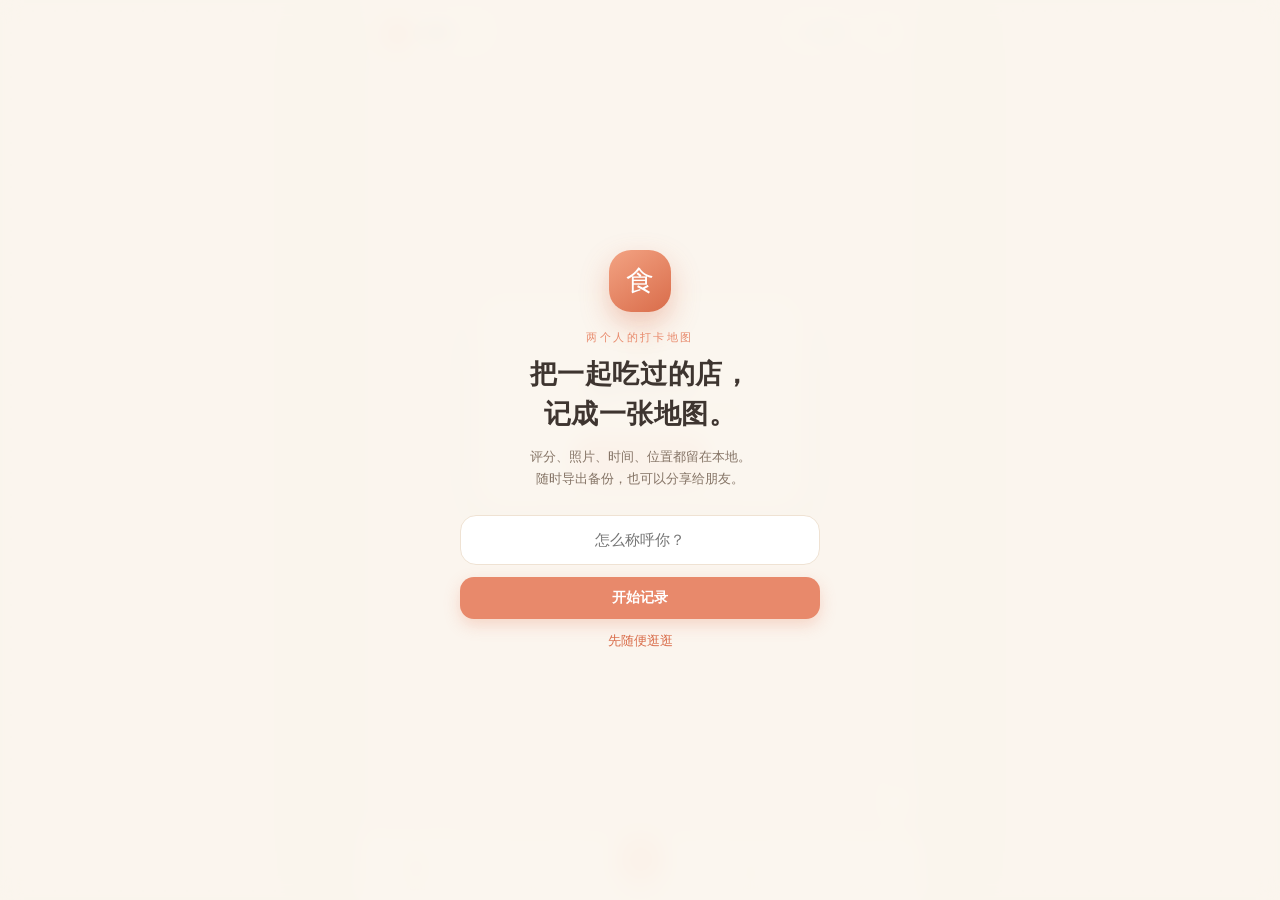
==== public-site/index.html @ 57c1fdd7 "fix: guard local clear while in shared space" ====
<!doctype html>
<html lang="zh-CN">
  <head>
    <meta charset="UTF-8" />
    <meta
      name="viewport"
      content="width=device-width, initial-scale=1.0, maximum-scale=1.0, user-scalable=no, viewport-fit=cover"
    />
    <title>食迹 · 两个人的打卡地图</title>
    <meta name="description" content="把每次出门吃过的店、去过的店，记成一张属于你们的地图手账。" />
    <meta name="theme-color" content="#FBF6EF" />
    <meta name="apple-mobile-web-app-capable" content="yes" />
    <meta name="mobile-web-app-capable" content="yes" />
    <meta name="apple-mobile-web-app-status-bar-style" content="default" />
    <meta name="apple-mobile-web-app-title" content="食迹" />
    <link rel="manifest" href="./manifest.webmanifest" />
    <link rel="icon" type="image/svg+xml" href="./icon.svg" />
    <link rel="apple-touch-icon" href="./apple-touch-icon.png" />
    <script type="module" crossorigin src="./assets/index-BCdqTZty.js"></script>
    <link rel="stylesheet" crossorigin href="./assets/index-CU6UipkI.css">
  </head>
  <body>
    <div id="root"></div>
  </body>
</html>
---- public-site/assets/index-CU6UipkI.css ----
.leaflet-pane,.leaflet-tile,.leaflet-marker-icon,.leaflet-marker-shadow,.leaflet-tile-container,.leaflet-pane>svg,.leaflet-pane>canvas,.leaflet-zoom-box,.leaflet-image-layer,.leaflet-layer{position:absolute;left:0;top:0}.leaflet-container{overflow:hidden}.leaflet-tile,.leaflet-marker-icon,.leaflet-marker-shadow{-webkit-user-select:none;-moz-user-select:none;user-select:none;-webkit-user-drag:none}.leaflet-tile::selection{background:transparent}.leaflet-safari .leaflet-tile{image-rendering:-webkit-optimize-contrast}.leaflet-safari .leaflet-tile-container{width:1600px;height:1600px;-webkit-transform-origin:0 0}.leaflet-marker-icon,.leaflet-marker-shadow{display:block}.leaflet-container .leaflet-overlay-pane svg{max-width:none!important;max-height:none!important}.leaflet-container .leaflet-marker-pane img,.leaflet-container .leaflet-shadow-pane img,.leaflet-container .leaflet-tile-pane img,.leaflet-container img.leaflet-image-layer,.leaflet-container .leaflet-tile{max-width:none!important;max-height:none!important;width:auto;padding:0}.leaflet-container img.leaflet-tile{mix-blend-mode:plus-lighter}.leaflet-container.leaflet-touch-zoom{-ms-touch-action:pan-x pan-y;touch-action:pan-x pan-y}.leaflet-container.leaflet-touch-drag{-ms-touch-action:pinch-zoom;touch-action:none;touch-action:pinch-zoom}.leaflet-container.leaflet-touch-drag.leaflet-touch-zoom{-ms-touch-action:none;touch-action:none}.leaflet-container{-webkit-tap-highlight-color:transparent}.leaflet-container a{-webkit-tap-highlight-color:rgba(51,181,229,.4)}.leaflet-tile{filter:inherit;visibility:hidden}.leaflet-tile-loaded{visibility:inherit}.leaflet-zoom-box{width:0;height:0;-moz-box-sizing:border-box;box-sizing:border-box;z-index:800}.leaflet-overlay-pane svg{-moz-user-select:none}.leaflet-pane{z-index:400}.leaflet-tile-pane{z-index:200}.leaflet-overlay-pane{z-index:400}.leaflet-shadow-pane{z-index:500}.leaflet-marker-pane{z-index:600}.leaflet-tooltip-pane{z-index:650}.leaflet-popup-pane{z-index:700}.leaflet-map-pane canvas{z-index:100}.leaflet-map-pane svg{z-index:200}.leaflet-vml-shape{width:1px;height:1px}.lvml{behavior:url(#default#VML);display:inline-block;position:absolute}.leaflet-control{position:relative;z-index:800;pointer-events:visiblePainted;pointer-events:auto}.leaflet-top,.leaflet-bottom{position:absolute;z-index:1000;pointer-events:none}.leaflet-top{top:0}.leaflet-right{right:0}.leaflet-bottom{bottom:0}.leaflet-left{left:0}.leaflet-control{float:left;clear:both}.leaflet-right .leaflet-control{float:right}.leaflet-top .leaflet-control{margin-top:10px}.leaflet-bottom .leaflet-control{margin-bottom:10px}.leaflet-left .leaflet-control{margin-left:10px}.leaflet-right .leaflet-control{margin-right:10px}.leaflet-fade-anim .leaflet-popup{opacity:0;-webkit-transition:opacity .2s linear;-moz-transition:opacity .2s linear;transition:opacity .2s linear}.leaflet-fade-anim .leaflet-map-pane .leaflet-popup{opacity:1}.leaflet-zoom-animated{-webkit-transform-origin:0 0;-ms-transform-origin:0 0;transform-origin:0 0}svg.leaflet-zoom-animated{will-change:transform}.leaflet-zoom-anim .leaflet-zoom-animated{-webkit-transition:-webkit-transform .25s cubic-bezier(0,0,.25,1);-moz-transition:-moz-transform .25s cubic-bezier(0,0,.25,1);transition:transform .25s cubic-bezier(0,0,.25,1)}.leaflet-zoom-anim .leaflet-tile,.leaflet-pan-anim .leaflet-tile{-webkit-transition:none;-moz-transition:none;transition:none}.leaflet-zoom-anim .leaflet-zoom-hide{visibility:hidden}.leaflet-interactive{cursor:pointer}.leaflet-grab{cursor:-webkit-grab;cursor:-moz-grab;cursor:grab}.leaflet-crosshair,.leaflet-crosshair .leaflet-interactive{cursor:crosshair}.leaflet-popup-pane,.leaflet-control{cursor:auto}.leaflet-dragging .leaflet-grab,.leaflet-dragging .leaflet-grab .leaflet-interactive,.leaflet-dragging .leaflet-marker-draggable{cursor:move;cursor:-webkit-grabbing;cursor:-moz-grabbing;cursor:grabbing}.leaflet-marker-icon,.leaflet-marker-shadow,.leaflet-image-layer,.leaflet-pane>svg path,.leaflet-tile-container{pointer-events:none}.leaflet-marker-icon.leaflet-interactive,.leaflet-image-layer.leaflet-interactive,.leaflet-pane>svg path.leaflet-interactive,svg.leaflet-image-layer.leaflet-interactive path{pointer-events:visiblePainted;pointer-events:auto}.leaflet-container{background:#ddd;outline-offset:1px}.leaflet-container a{color:#0078a8}.leaflet-zoom-box{border:2px dotted #38f;background:#ffffff80}.leaflet-container{font-family:Helvetica Neue,Arial,Helvetica,sans-serif;font-size:12px;font-size:.75rem;line-height:1.5}.leaflet-bar{box-shadow:0 1px 5px #000000a6;border-radius:4px}.leaflet-bar a{background-color:#fff;border-bottom:1px solid #ccc;width:26px;height:26px;line-height:26px;display:block;text-align:center;text-decoration:none;color:#000}.leaflet-bar a,.leaflet-control-layers-toggle{background-position:50% 50%;background-repeat:no-repeat;display:block}.leaflet-bar a:hover,.leaflet-bar a:focus{background-color:#f4f4f4}.leaflet-bar a:first-child{border-top-left-radius:4px;border-top-right-radius:4px}.leaflet-bar a:last-child{border-bottom-left-radius:4px;border-bottom-right-radius:4px;border-bottom:none}.leaflet-bar a.leaflet-disabled{cursor:default;background-color:#f4f4f4;color:#bbb}.leaflet-touch .leaflet-bar a{width:30px;height:30px;line-height:30px}.leaflet-touch .leaflet-bar a:first-child{border-top-left-radius:2px;border-top-right-radius:2px}.leaflet-touch .leaflet-bar a:last-child{border-bottom-left-radius:2px;border-bottom-right-radius:2px}.leaflet-control-zoom-in,.leaflet-control-zoom-out{font:700 18px Lucida Console,Monaco,monospace;text-indent:1px}.leaflet-touch .leaflet-control-zoom-in,.leaflet-touch .leaflet-control-zoom-out{font-size:22px}.leaflet-control-layers{box-shadow:0 1px 5px #0006;background:#fff;border-radius:5px}.leaflet-control-layers-toggle{background-image:url([data-uri]);width:36px;height:36px}.leaflet-retina .leaflet-control-layers-toggle{background-image:url([data-uri]);background-size:26px 26px}.leaflet-touch .leaflet-control-layers-toggle{width:44px;height:44px}.leaflet-control-layers .leaflet-control-layers-list,.leaflet-control-layers-expanded .leaflet-control-layers-toggle{display:none}.leaflet-control-layers-expanded .leaflet-control-layers-list{display:block;position:relative}.leaflet-control-layers-expanded{padding:6px 10px 6px 6px;color:#333;background:#fff}.leaflet-control-layers-scrollbar{overflow-y:scroll;overflow-x:hidden;padding-right:5px}.leaflet-control-layers-selector{margin-top:2px;position:relative;top:1px}.leaflet-control-layers label{display:block;font-size:13px;font-size:1.08333em}.leaflet-control-layers-separator{height:0;border-top:1px solid #ddd;margin:5px -10px 5px -6px}.leaflet-default-icon-path{background-image:url([data-uri])}.leaflet-container .leaflet-control-attribution{background:#fff;background:#fffc;margin:0}.leaflet-control-attribution,.leaflet-control-scale-line{padding:0 5px;color:#333;line-height:1.4}.leaflet-control-attribution a{text-decoration:none}.leaflet-control-attribution a:hover,.leaflet-control-attribution a:focus{text-decoration:underline}.leaflet-attribution-flag{display:inline!important;vertical-align:baseline!important;width:1em;height:.6669em}.leaflet-left .leaflet-control-scale{margin-left:5px}.leaflet-bottom .leaflet-control-scale{margin-bottom:5px}.leaflet-control-scale-line{border:2px solid #777;border-top:none;line-height:1.1;padding:2px 5px 1px;white-space:nowrap;-moz-box-sizing:border-box;box-sizing:border-box;background:#fffc;text-shadow:1px 1px #fff}.leaflet-control-scale-line:not(:first-child){border-top:2px solid #777;border-bottom:none;margin-top:-2px}.leaflet-control-scale-line:not(:first-child):not(:last-child){border-bottom:2px solid #777}.leaflet-touch .leaflet-control-attribution,.leaflet-touch .leaflet-control-layers,.leaflet-touch .leaflet-bar{box-shadow:none}.leaflet-touch .leaflet-control-layers,.leaflet-touch .leaflet-bar{border:2px solid rgba(0,0,0,.2);background-clip:padding-box}.leaflet-popup{position:absolute;text-align:center;margin-bottom:20px}.leaflet-popup-content-wrapper{padding:1px;text-align:left;border-radius:12px}.leaflet-popup-content{margin:13px 24px 13px 20px;line-height:1.3;font-size:13px;font-size:1.08333em;min-height:1px}.leaflet-popup-content p{margin:1.3em 0}.leaflet-popup-tip-container{width:40px;height:20px;position:absolute;left:50%;margin-top:-1px;margin-left:-20px;overflow:hidden;pointer-events:none}.leaflet-popup-tip{width:17px;height:17px;padding:1px;margin:-10px auto 0;pointer-events:auto;-webkit-transform:rotate(45deg);-moz-transform:rotate(45deg);-ms-transform:rotate(45deg);transform:rotate(45deg)}.leaflet-popup-content-wrapper,.leaflet-popup-tip{background:#fff;color:#333;box-shadow:0 3px 14px #0006}.leaflet-container a.leaflet-popup-close-button{position:absolute;top:0;right:0;border:none;text-align:center;width:24px;height:24px;font:16px/24px Tahoma,Verdana,sans-serif;color:#757575;text-decoration:none;background:transparent}.leaflet-container a.leaflet-popup-close-button:hover,.leaflet-container a.leaflet-popup-close-button:focus{color:#585858}.leaflet-popup-scrolled{overflow:auto}.leaflet-oldie .leaflet-popup-content-wrapper{-ms-zoom:1}.leaflet-oldie .leaflet-popup-tip{width:24px;margin:0 auto;-ms-filter:"progid:DXImageTransform.Microsoft.Matrix(M11=0.70710678, M12=0.70710678, M21=-0.70710678, M22=0.70710678)";filter:progid:DXImageTransform.Microsoft.Matrix(M11=.70710678,M12=.70710678,M21=-.70710678,M22=.70710678)}.leaflet-oldie .leaflet-control-zoom,.leaflet-oldie .leaflet-control-layers,.leaflet-oldie .leaflet-popup-content-wrapper,.leaflet-oldie .leaflet-popup-tip{border:1px solid #999}.leaflet-div-icon{background:#fff;border:1px solid #666}.leaflet-tooltip{position:absolute;padding:6px;background-color:#fff;border:1px solid #fff;border-radius:3px;color:#222;white-space:nowrap;-webkit-user-select:none;-moz-user-select:none;-ms-user-select:none;user-select:none;pointer-events:none;box-shadow:0 1px 3px #0006}.leaflet-tooltip.leaflet-interactive{cursor:pointer;pointer-events:auto}.leaflet-tooltip-top:before,.leaflet-tooltip-bottom:before,.leaflet-tooltip-left:before,.leaflet-tooltip-right:before{position:absolute;pointer-events:none;border:6px solid transparent;background:transparent;content:""}.leaflet-tooltip-bottom{margin-top:6px}.leaflet-tooltip-top{margin-top:-6px}.leaflet-tooltip-bottom:before,.leaflet-tooltip-top:before{left:50%;margin-left:-6px}.leaflet-tooltip-top:before{bottom:0;margin-bottom:-12px;border-top-color:#fff}.leaflet-tooltip-bottom:before{top:0;margin-top:-12px;margin-left:-6px;border-bottom-color:#fff}.leaflet-tooltip-left{margin-left:-6px}.leaflet-tooltip-right{margin-left:6px}.leaflet-tooltip-left:before,.leaflet-tooltip-right:before{top:50%;margin-top:-6px}.leaflet-tooltip-left:before{right:0;margin-right:-12px;border-left-color:#fff}.leaflet-tooltip-right:before{left:0;margin-left:-12px;border-right-color:#fff}@media print{.leaflet-control{-webkit-print-color-adjust:exact;print-color-adjust:exact}}:root{--bg: #fbf6ef;--bg-2: #f3e9dc;--card: #ffffff;--ink: #3e3530;--ink-2: #857466;--ink-3: #b3a294;--brand: #e8896b;--brand-deep: #d96c4a;--brand-2: #f2c6a0;--brand-soft: #fbe7da;--green: #6f9374;--green-soft: #e9f0e6;--line: #efe2d3;--shadow: 0 8px 24px rgba(120, 90, 60, .08);--tab-h: 62px;--font-display: "Songti SC", "STSong", "Noto Serif SC", "SimSun", serif;--font-body: -apple-system, BlinkMacSystemFont, "PingFang SC", "Helvetica Neue", Arial, "Noto Sans SC", sans-serif}*{box-sizing:border-box;-webkit-tap-highlight-color:transparent}html,body{margin:0;padding:0}body{font-family:var(--font-body);color:var(--ink);background-color:#e9dfd2;background-image:radial-gradient(#dccdbb 1px,transparent 1px);background-size:22px 22px;-webkit-font-smoothing:antialiased;text-rendering:optimizeLegibility}#root{min-height:100dvh}h1,h2,h3,h4,p{margin:0}h1,h2,h3{font-family:var(--font-display);font-weight:600;letter-spacing:.02em}button,input,textarea,select{font-family:inherit}a{color:inherit}.main{position:relative;max-width:560px;min-height:100dvh;margin:0 auto;background:var(--bg)}.main.with-tab{padding-bottom:calc(var(--tab-h) + env(safe-area-inset-bottom))}@media(min-width:640px){.main{box-shadow:0 0 80px #50321e2e}}.page{min-height:100dvh;padding:0 18px 36px}.eyebrow{font-size:11px;letter-spacing:.16em;color:var(--ink-3);margin:0 0 3px}.muted{color:var(--ink-3)}.splash{min-height:100dvh;display:flex;flex-direction:column;align-items:center;justify-content:center;gap:14px;background:var(--bg);color:var(--ink-3);font-size:12px}.splash-mark{font-family:var(--font-display);font-size:30px;color:var(--brand);letter-spacing:.1em}.welcome{position:fixed;top:0;right:0;bottom:0;left:0;z-index:1500;background:#fbf6eff5;-webkit-backdrop-filter:blur(10px);backdrop-filter:blur(10px);display:flex;align-items:center;justify-content:center;padding:24px}.welcome-card{width:100%;max-width:360px;text-align:center}.welcome-mark{width:62px;height:62px;margin:0 auto 18px;border-radius:22px;background:linear-gradient(145deg,#f3a383,var(--brand-deep));color:#fff;display:grid;place-items:center;font-family:var(--font-display);font-size:28px;box-shadow:0 12px 28px #d96c4a59}.welcome-kicker{font-size:11px;letter-spacing:.22em;color:var(--brand);margin-bottom:10px}.welcome-card h1{font-size:27px;line-height:1.45;margin-bottom:12px}.welcome-desc{font-size:12.5px;line-height:1.8;color:var(--ink-2);margin-bottom:24px}.welcome-input{width:100%;height:50px;border-radius:16px;border:1px solid var(--line);background:#fff;padding:0 16px;font-size:15px;color:var(--ink);outline:none;margin-bottom:12px;text-align:center}.welcome-input:focus{border-color:var(--brand-2);box-shadow:0 0 0 4px #f2c6a040}.welcome-card .link-btn{margin-top:14px}.tabbar{position:fixed;bottom:0;left:50%;transform:translate(-50%);width:100%;max-width:560px;height:calc(var(--tab-h) + env(safe-area-inset-bottom));padding-bottom:env(safe-area-inset-bottom);background:#fffcf7f0;-webkit-backdrop-filter:blur(16px);backdrop-filter:blur(16px);border-top:1px solid var(--line);display:grid;grid-template-columns:repeat(5,1fr);align-items:center;z-index:900}.tab{display:flex;flex-direction:column;align-items:center;gap:3px;font-size:10px;color:var(--ink-3);text-decoration:none;padding-top:8px;transition:color .15s}.tab.active{color:var(--brand)}.tab-fab{width:54px;height:54px;margin:-24px auto 0;border-radius:50%;background:linear-gradient(140deg,#f19c7b,#e07a5f);color:#fff;display:flex;align-items:center;justify-content:center;box-shadow:0 10px 22px #e07a5f66;border:4px solid #fffcf7;text-decoration:none}.tab-fab svg{width:24px;height:24px}.btn{display:inline-flex;align-items:center;justify-content:center;gap:6px;border:none;border-radius:14px;padding:12px 18px;font-size:14px;font-weight:600;cursor:pointer;text-decoration:none;transition:transform .12s,opacity .15s,background .15s}.btn:active{transform:scale(.98)}.btn:disabled{opacity:.55;cursor:not-allowed}.btn-primary{background:var(--brand);color:#fff;box-shadow:0 6px 16px #e8896b4d}.btn-ghost{background:#fff;color:var(--ink);border:1px solid var(--line)}.btn-block{width:100%}.btn-sm{padding:9px 14px;font-size:13px;border-radius:12px}.btn-lg{padding:16px;font-size:16px;border-radius:18px}.link-btn{display:inline-block;border:none;background:none;padding:0;color:var(--brand-deep);font-size:12.5px;font-weight:500;cursor:pointer;text-decoration:none}.icon-btn{width:40px;height:40px;border-radius:50%;border:none;background:transparent;color:var(--ink);display:grid;place-items:center;cursor:pointer;flex:none}.round-btn{width:42px;height:42px;border-radius:50%;border:none;background:#fffcf7f5;box-shadow:var(--shadow);color:var(--ink);display:grid;place-items:center;cursor:pointer;position:relative;flex:none}.round-btn.glass{background:#ffffffdb;-webkit-backdrop-filter:blur(10px);backdrop-filter:blur(10px)}.has-badge .round-badge{display:grid}.round-badge{position:absolute;top:-1px;right:-1px;min-width:17px;height:17px;padding:0 4px;border-radius:99px;background:var(--brand);color:#fff;font-size:10px;display:grid;place-items:center;border:2px solid #fffcf7}.chips{display:flex;align-items:center;gap:8px}.chips.wrap{flex-wrap:wrap}.chip{display:inline-flex;align-items:center;gap:4px;padding:7px 12px;border-radius:99px;border:1px solid var(--line);background:#fff;color:var(--ink-2);font-size:13px;white-space:nowrap;cursor:pointer;transition:background .15s,color .15s,border-color .15s}.chip.active{background:var(--brand);border-color:var(--brand);color:#fff}.chip-dashed{border-style:dashed;border-color:#dcc9b6;color:var(--ink-3)}.category-chip span{font-size:14px}.stars{display:inline-flex;align-items:center;gap:1px;line-height:1}.star{position:relative;display:inline-block;width:1em;height:1em;padding:0;border:none;background:none;font-size:inherit;line-height:1;cursor:default}.star-bg{color:#e9dccb}.star-fg{position:absolute;left:0;top:0;overflow:hidden;white-space:nowrap;color:var(--brand)}.stars-input .star{cursor:pointer;transition:transform .1s}.stars-input .star:active{transform:scale(.88)}.dot{width:3px;height:3px;border-radius:50%;background:var(--ink-3);display:inline-block}.badge{font-size:10px;padding:2px 6px;border-radius:6px;flex:none;line-height:1.5}.badge-green{background:var(--green-soft);color:var(--green)}.toast{position:fixed;left:50%;top:calc(18px + env(safe-area-inset-top));transform:translate(-50%);background:#3e3530f0;color:#fffcf7;padding:10px 16px;border-radius:12px;font-size:13px;z-index:2500;max-width:82vw;text-align:center;animation:fade .2s ease;box-shadow:0 8px 24px #0000002e}.empty{display:flex;flex-direction:column;align-items:center;text-align:center;padding:64px 24px;gap:10px}.empty-icon{width:72px;height:72px;border-radius:24px;background:var(--brand-soft);color:var(--brand-deep);display:grid;place-items:center;margin-bottom:6px}.empty h3{font-size:18px}.empty p{font-size:13px;color:var(--ink-2);line-height:1.7;max-width:260px}.empty .btn{margin-top:12px}.skeleton-block{height:60dvh;margin-top:80px;border-radius:24px;background:linear-gradient(100deg,#f4ebdf 20%,#faf3e9,#f4ebdf 60%);background-size:200% 100%;animation:shimmer 1.4s infinite linear}.photo-ph{display:block;background:linear-gradient(135deg,#f4e9db,#efe2d2)}.map-page{position:relative;height:calc(100dvh - var(--tab-h) - env(safe-area-inset-bottom));overflow:hidden;background:#e9e1d5}.map-wrap{position:relative;width:100%;height:100%;overflow:hidden;background:#e9e1d5}.map-canvas,.map-full{position:absolute;top:0;right:0;bottom:0;left:0}.map-wrap .leaflet-container{width:100%;height:100%;background:#ece4d8;font-family:var(--font-body)}.leaflet-control-zoom{border:none!important;box-shadow:var(--shadow)!important;border-radius:12px!important;overflow:hidden}.leaflet-control-zoom a{color:var(--ink)!important;background:#fffcf7!important;border-color:var(--line)!important}.leaflet-control-attribution{background:#fffcf7c7!important;font-size:9px!important;color:#a1907f!important}.leaflet-control-attribution a{color:#a1907f!important}.map-topbar{position:absolute;top:calc(12px + env(safe-area-inset-top));left:16px;right:16px;display:flex;justify-content:space-between;align-items:center;z-index:400}.brand-pill{display:flex;align-items:center;gap:8px;background:#fffcf7f0;-webkit-backdrop-filter:blur(10px);backdrop-filter:blur(10px);padding:6px 12px 6px 6px;border-radius:16px;box-shadow:var(--shadow)}.brand-mark{width:30px;height:30px;border-radius:10px;background:linear-gradient(145deg,#f2a081,var(--brand-deep));color:#fff;display:grid;place-items:center;font-family:var(--font-display);font-size:15px}.brand-name{font-family:var(--font-display);font-size:16px;font-weight:600}.brand-count{font-size:11px;background:var(--brand-soft);color:var(--brand-deep);border-radius:99px;padding:2px 7px}.map-empty-card{position:absolute;left:50%;top:50%;transform:translate(-50%,-58%);width:min(320px,84%);background:#fffcf7f7;-webkit-backdrop-filter:blur(12px);backdrop-filter:blur(12px);border-radius:26px;padding:26px 22px;text-align:center;box-shadow:0 18px 50px #50321e29;z-index:350}.map-empty-card.slim{padding:18px;width:min(280px,80%)}.map-empty-card h3{font-size:18px;margin-bottom:6px}.map-empty-card p{font-size:12.5px;color:var(--ink-2);line-height:1.7;margin-bottom:16px}.map-empty-emoji{font-size:34px;margin-bottom:8px}.map-card{position:absolute;left:14px;right:14px;bottom:16px;background:#fffcf7;border-radius:20px;box-shadow:0 12px 34px #50321e33;z-index:400;overflow:hidden}.map-card-main{display:flex;align-items:center;gap:12px;width:100%;padding:12px 34px 12px 12px;border:none;background:none;text-align:left;cursor:pointer}.map-card-thumb{width:66px;height:66px;border-radius:14px;object-fit:cover;flex:none;background:var(--bg-2)}.map-card-ph{display:grid;place-items:center;color:var(--brand)}.map-card-body{flex:1;min-width:0;display:flex;flex-direction:column;gap:3px}.map-card-title{display:flex;align-items:center;gap:8px}.map-card-title b{font-size:15px;white-space:nowrap;overflow:hidden;text-overflow:ellipsis}.map-card-rating{color:var(--brand);font-size:13px;font-weight:700}.map-card-sub{font-size:11.5px;color:var(--ink-3);white-space:nowrap;overflow:hidden;text-overflow:ellipsis}.map-card-arrow{display:none}.map-card-close{position:absolute;top:8px;right:8px;width:26px;height:26px;border-radius:50%;border:none;background:var(--bg-2);color:var(--ink-2);display:grid;place-items:center;z-index:2;cursor:pointer}.shiji-marker{background:none;border:none}.pin{width:34px;height:34px;border-radius:50% 50% 50% 4px;transform:rotate(-45deg);background:var(--brand);display:grid;place-items:center;box-shadow:0 4px 10px #783c1e59;border:2.5px solid #fff;transition:transform .15s}.pin span{transform:rotate(45deg);color:#fff;font-size:13px;line-height:1}.pin.p5{background:#d96c4a}.pin.p4{background:#e8896b}.pin.p3{background:#efa985}.pin.p2{background:#c9b3a0}.pin.p0{background:#b3a294}.pin.is-selected{transform:rotate(-45deg) scale(1.16);box-shadow:0 0 0 5px #e8896b52,0 6px 14px #783c1e4d}.cluster{width:44px;height:44px;border-radius:50%;background:#e8896bf0;color:#fff;display:grid;place-items:center;border:3px solid #fffcf7;box-shadow:0 6px 16px #783c1e47;font-size:13px}.map-crosshair{position:absolute;left:50%;top:50%;transform:translate(-50%,-100%);z-index:650;pointer-events:none;display:flex;flex-direction:column;align-items:center}.crosshair-pin{width:40px;height:40px;border-radius:50% 50% 50% 4px;transform:rotate(-45deg);background:var(--brand);border:3px solid #fff;box-shadow:0 8px 20px #783c1e59;display:grid;place-items:center}.crosshair-pin span{transform:rotate(45deg);color:#fff;font-size:14px}.crosshair-dot{width:12px;height:5px;border-radius:50%;background:#3c281938;margin-top:6px}.map-pick-box{position:relative;height:300px;border-radius:20px;overflow:hidden;background:var(--bg-2)}.map-locate{position:absolute;right:10px;top:10px;z-index:650;display:inline-flex;align-items:center;gap:5px;border:none;background:#fffcf7;color:var(--ink);border-radius:99px;padding:7px 11px;font-size:11.5px;box-shadow:var(--shadow);cursor:pointer}.map-hint{text-align:center;font-size:11.5px;color:var(--ink-3);margin:10px 0 14px}.list-page{padding-top:0}.list-head{position:sticky;top:0;z-index:300;background:linear-gradient(var(--bg) 82%,rgba(251,246,239,.86));padding:calc(16px + env(safe-area-inset-top)) 0 8px;margin:0 0 6px}.list-title-row{display:flex;justify-content:space-between;align-items:flex-end;margin-bottom:12px}.list-title-row h1{font-size:30px;line-height:1.1}.search-box{display:flex;align-items:center;gap:8px;background:#fff;border:1px solid var(--line);border-radius:14px;padding:0 12px;height:44px;color:var(--ink-3)}.search-box input{flex:1;min-width:0;border:none;outline:none;background:none;font-size:14px;color:var(--ink)}.search-box input::placeholder{color:var(--ink-3)}.group-row{display:flex;gap:8px;overflow-x:auto;padding:10px 18px 4px;margin:0 -18px;scrollbar-width:none}.group-row::-webkit-scrollbar{display:none}.list-meta-row{display:flex;justify-content:space-between;align-items:center;font-size:11.5px;color:var(--ink-3);padding:6px 2px 2px}.list-meta-row b{color:var(--brand-deep)}.sort-select{border:none;background:transparent;color:var(--ink-2);font-size:11.5px;outline:none;padding:4px}.groups{padding-top:8px}.group+.group{margin-top:22px}.group-head{display:flex;align-items:baseline;gap:8px;padding:0 2px 8px}.group-head h2{font-size:16px}.group-head span{font-size:11px;color:var(--ink-3)}.list-foot{text-align:center;font-size:11px;color:var(--ink-3);padding:26px 0 8px}.visit-card{display:flex;align-items:center;gap:12px;background:#fff;border:1px solid rgba(239,228,215,.75);border-radius:18px;padding:10px;box-shadow:0 2px 10px #785a3c0d;cursor:pointer;text-align:left;outline:none;transition:transform .12s,box-shadow .15s}.visit-card:active{transform:scale(.993);box-shadow:0 1px 4px #785a3c0f}.visit-card+.visit-card{margin-top:10px}.visit-card.is-compact{padding:8px}.vc-thumb-wrap{position:relative;flex:none;width:72px;height:72px;border-radius:14px;overflow:hidden;background:var(--bg-2)}.is-compact .vc-thumb-wrap{width:58px;height:58px}.vc-thumb{width:100%;height:100%;object-fit:cover;display:block}.vc-thumb-empty{display:grid;place-items:center;font-size:26px}.vc-count{position:absolute;right:4px;bottom:4px;background:#00000073;color:#fff;font-size:10px;padding:1px 5px;border-radius:8px}.vc-main{flex:1;min-width:0;display:flex;flex-direction:column}.vc-top{display:flex;align-items:center;gap:6px}.vc-name{font-weight:600;font-size:15px;white-space:nowrap;overflow:hidden;text-overflow:ellipsis}.vc-meta{display:flex;align-items:center;gap:6px;font-size:11.5px;color:var(--ink-2);margin-top:4px;flex-wrap:wrap}.vc-meta b{color:var(--brand);font-size:12px}.vc-sub{font-size:11.5px;color:var(--ink-3);margin-top:4px;white-space:nowrap;overflow:hidden;text-overflow:ellipsis}.vc-arrow{color:var(--ink-3);flex:none}.sheet-wrap{position:fixed;top:0;right:0;bottom:0;left:0;z-index:1000;display:flex;align-items:flex-end;justify-content:center}.sheet-backdrop{position:absolute;top:0;right:0;bottom:0;left:0;background:#32231970;-webkit-backdrop-filter:blur(2px);backdrop-filter:blur(2px);animation:fade .2s ease}.sheet{position:relative;width:100%;max-width:560px;background:#fffcf7;border-radius:24px 24px 0 0;max-height:90dvh;display:flex;flex-direction:column;padding-bottom:env(safe-area-inset-bottom);animation:slide-up .28s cubic-bezier(.2,.9,.3,1)}.sheet-full{height:93dvh;max-height:93dvh}.sheet-grab{width:38px;height:4px;border-radius:99px;background:#e4d6c6;margin:10px auto 0;flex:none}.sheet-head{display:flex;align-items:center;justify-content:space-between;padding:8px 18px 4px;flex:none}.sheet-head h3{font-size:18px}.sheet-body{overflow-y:auto;padding:8px 18px 24px;flex:1;overscroll-behavior:contain}.sheet-footer{padding:10px 18px 16px;border-top:1px solid var(--line);background:#fffcf7}.shop-tabs{display:grid;grid-template-columns:repeat(4,1fr);gap:4px;background:var(--bg-2);border-radius:12px;padding:4px;margin:4px 0 14px;flex:none}.shop-tab{border:none;background:transparent;border-radius:9px;padding:8px 4px;font-size:12.5px;color:var(--ink-2);cursor:pointer}.shop-tab.active{background:#fffcf7;color:var(--ink);font-weight:600;box-shadow:0 1px 4px #785a3c1a}.shop-panel{padding-bottom:10px}.search-row{display:flex;gap:8px;align-items:center;margin-bottom:12px}.search-row .search-box{flex:1}.notice{display:flex;gap:10px;padding:12px;border-radius:14px;background:#fdf3e7;border:1px solid #f3e0c9;color:var(--ink-2);margin-bottom:12px}.notice svg{flex:none;color:var(--brand-deep);margin-top:2px}.notice b{font-size:12.5px;color:var(--ink);display:block;margin-bottom:3px}.notice p{font-size:11.5px;line-height:1.6;margin-bottom:4px}.loading-row{text-align:center;font-size:12px;color:var(--ink-3);padding:18px}.poi-list{display:flex;flex-direction:column;gap:2px}.poi-item{display:flex;align-items:flex-start;gap:10px;padding:11px 8px;border:none;background:none;border-bottom:1px solid #f4ebdf;text-align:left;cursor:pointer;border-radius:8px}.poi-item:active{background:#fbf3e8}.poi-pin{width:30px;height:30px;border-radius:10px;background:var(--brand-soft);color:var(--brand-deep);display:grid;place-items:center;flex:none}.poi-main{display:flex;flex-direction:column;gap:3px;min-width:0}.poi-main b{font-size:14px;font-weight:600}.poi-main small{font-size:11.5px;color:var(--ink-3);line-height:1.5}.shop-tip{display:flex;align-items:center;gap:6px;font-size:11.5px;color:var(--ink-3);padding:12px 4px;line-height:1.6}.shop-map-panel{display:flex;flex-direction:column}.parsed-box{margin-top:14px;padding:14px;border-radius:16px;background:#fff;border:1px solid var(--line)}.row-2{display:grid;grid-template-columns:1fr 1fr;gap:8px}.field{display:block;margin-bottom:14px}.field>span{display:flex;align-items:center;gap:5px;font-size:12px;color:var(--ink-2);margin-bottom:6px}.field input,.field textarea,.field select,.textarea{width:100%;border:1px solid var(--line);background:#fff;border-radius:12px;padding:11px 12px;font-size:14px;color:var(--ink);outline:none;transition:border-color .15s,box-shadow .15s}.field input:focus,.field textarea:focus,.textarea:focus{border-color:var(--brand-2);box-shadow:0 0 0 3px #f2c6a040}textarea.textarea{width:100%;border:1px solid var(--line);background:#fff;border-radius:12px;padding:11px 12px;font-size:14px;color:var(--ink);outline:none;resize:vertical;line-height:1.65;min-height:84px}.field-hint{font-size:11px;color:var(--ink-3);line-height:1.6;margin:-4px 0 12px}.field-error{font-size:12px;color:#c0563b;line-height:1.6;margin:8px 0}.form-grid{display:grid;grid-template-columns:1fr 1fr;gap:10px}.form-grid .field{margin-bottom:0}.form-hint{font-size:11.5px;color:var(--ink-3);text-align:center;margin-top:4px}.form-hint-inline{font-size:10.5px;color:var(--ink-3)}.form-card{background:#fff;border:1px solid rgba(239,228,215,.75);border-radius:20px;padding:16px;margin-bottom:12px;box-shadow:0 2px 12px #785a3c0a}.form-card-head{display:flex;align-items:center;justify-content:space-between;margin-bottom:12px}.form-card-head h2{font-size:16px}.rating-card{text-align:center;padding:20px 16px 16px}.rating-card .form-card-head{justify-content:center;gap:10px;margin-bottom:10px}.rating-word{color:var(--brand);font-family:var(--font-display);font-size:20px}.rating-card .stars{justify-content:center}.tag-input{display:flex;flex-wrap:wrap;gap:6px;border:1px solid var(--line);border-radius:12px;padding:8px;background:#fff;min-height:46px;align-items:center}.tag-input input{flex:1;min-width:110px;border:none;outline:none;font-size:14px;padding:4px;color:var(--ink);background:transparent}.tag-chip,.dish-chip,.tag-pill{display:inline-flex;align-items:center;gap:4px;background:var(--brand-soft);color:#b4603f;border-radius:8px;padding:4px 8px;font-size:12px}.tag-chip button{border:none;background:none;padding:0;color:inherit;display:grid;place-items:center;cursor:pointer}.tag-pill{background:#f1eee7;color:var(--ink-2)}.dish-chip{background:#fff3e6;color:#b4603f;font-size:13px;padding:6px 10px;border-radius:10px}.edit-page{padding:0 18px calc(36px + env(safe-area-inset-bottom));background:var(--bg)}.edit-topbar{position:sticky;top:0;z-index:400;display:flex;align-items:center;justify-content:space-between;height:calc(56px + env(safe-area-inset-top));padding-top:env(safe-area-inset-top);margin:0 -18px;padding-left:8px;padding-right:8px;background:#fbf6eff0;-webkit-backdrop-filter:blur(12px);backdrop-filter:blur(12px)}.edit-topbar h1{font-size:17px;font-weight:600}.save-text{border:none;background:none;color:var(--brand-deep);font-size:14px;font-weight:600;padding:10px 12px;cursor:pointer}.edit-body{padding-top:12px}.shop-card{display:flex;align-items:center;gap:12px;width:100%;background:linear-gradient(135deg,#fff9f2,#fdf0e4);border:1px solid #f3e2d2;border-radius:20px;padding:14px;text-align:left;margin-bottom:12px;cursor:pointer}.shop-card-icon{width:46px;height:46px;border-radius:14px;background:#fff;display:grid;place-items:center;color:var(--ink-3);flex:none;box-shadow:0 2px 8px #785a3c14}.shop-card-icon.has-loc{background:linear-gradient(145deg,#f2a081,var(--brand-deep));color:#fff}.shop-card-main{display:flex;flex-direction:column;gap:2px;flex:1;min-width:0}.shop-card-main small{font-size:10.5px;color:var(--ink-3)}.shop-card-main b{font-size:16px;white-space:nowrap;overflow:hidden;text-overflow:ellipsis}.shop-card-main em{font-style:normal;font-size:11.5px;color:var(--ink-2);white-space:nowrap;overflow:hidden;text-overflow:ellipsis}.inline-create{display:flex;gap:8px;margin-top:10px}.inline-create input{flex:1;border:1px solid var(--line);border-radius:12px;padding:10px 12px;font-size:13px;outline:none;background:#fff}.save-note{font-size:10.5px;color:var(--ink-3);text-align:center;padding:12px 0}.photo-grid{display:grid;grid-template-columns:repeat(3,1fr);gap:8px}.photo-item{position:relative;aspect-ratio:1;border-radius:14px;overflow:hidden;background:var(--bg-2)}.photo-thumb{width:100%;height:100%;object-fit:cover;display:block}.photo-add{aspect-ratio:1;border-radius:14px;border:1.5px dashed #e0cdb9;background:#fffdf9;color:var(--ink-3);display:flex;flex-direction:column;align-items:center;justify-content:center;gap:4px;font-size:10.5px;cursor:pointer}.photo-busy{font-size:10.5px}.photo-del{position:absolute;top:4px;right:4px;width:22px;height:22px;border-radius:50%;background:#00000080;color:#fff;border:none;display:grid;place-items:center;cursor:pointer}.photo-cover-tag{position:absolute;left:4px;bottom:4px;background:#e8896bf0;color:#fff;font-size:9px;padding:2px 6px;border-radius:6px}.photo-cover-btn{position:absolute;left:4px;bottom:4px;background:#ffffffeb;color:var(--ink-2);font-size:9px;padding:3px 6px;border-radius:6px;border:none;cursor:pointer}.photo-actions{display:flex;align-items:center;gap:8px;margin-top:10px;flex-wrap:wrap}.mini-btn{display:inline-flex;align-items:center;gap:5px;border:1px solid var(--line);background:#fff;color:var(--ink-2);border-radius:99px;padding:6px 11px;font-size:11.5px;cursor:pointer}.photo-hint{font-size:10.5px;color:var(--ink-3);margin-left:auto}.detail-page{padding-left:0;padding-right:0;background:var(--bg)}.detail-hero{position:relative;height:min(56vh,430px);background:var(--bg-2);overflow:hidden}.carousel{display:flex;overflow-x:auto;scroll-snap-type:x mandatory;height:100%;scrollbar-width:none}.carousel::-webkit-scrollbar{display:none}.carousel-item{flex:0 0 100%;height:100%;scroll-snap-align:center;border:none;padding:0;background:none;cursor:zoom-in}.carousel-img{width:100%;height:100%;object-fit:cover;display:block}.carousel-dots{position:absolute;bottom:18px;left:50%;transform:translate(-50%);display:flex;gap:5px;z-index:6}.carousel-dots span{width:5px;height:5px;border-radius:50%;background:#ffffff8c}.carousel-dots span.active{background:#fff;width:14px;border-radius:99px}.hero-placeholder{height:100%;display:grid;place-items:center;background:linear-gradient(145deg,#f7ead9,#f1ddc6);font-size:64px}.detail-top{position:absolute;top:calc(10px + env(safe-area-inset-top));left:14px;right:14px;display:flex;justify-content:space-between;z-index:10}.detail-sheet{margin:-24px 0 0;background:var(--bg);border-radius:26px 26px 0 0;padding:22px 20px calc(30px + env(safe-area-inset-bottom));position:relative;z-index:5}.detail-title-row{display:flex;justify-content:space-between;gap:12px;align-items:flex-start}.detail-title-row h1{font-size:24px;line-height:1.32}.detail-sub{color:var(--ink-2);font-size:12px;margin-top:6px}.detail-rating{flex:none;display:flex;flex-direction:column;align-items:flex-end;gap:3px}.detail-rating b{font-size:27px;color:var(--brand);line-height:1;font-family:var(--font-display)}.detail-rating span{font-size:10px;color:var(--ink-3)}.detail-addr{display:flex;align-items:flex-start;gap:6px;margin-top:12px;font-size:12.5px;color:var(--ink-2);line-height:1.6}.detail-addr svg{flex:none;margin-top:2px;color:var(--brand)}.detail-actions{display:grid;grid-template-columns:1fr 1fr;gap:8px;margin-top:16px}.detail-facts{display:grid;grid-template-columns:repeat(3,1fr);gap:8px;margin:18px 0 6px;padding:14px 0;border-top:1px solid var(--line);border-bottom:1px solid var(--line)}.detail-facts div{display:flex;flex-direction:column;gap:4px}.detail-facts span{font-size:10.5px;color:var(--ink-3)}.detail-facts b{font-size:14px}.detail-block{margin-top:20px}.detail-block h2{font-size:15px;margin-bottom:9px}.detail-note{font-size:13.5px;line-height:1.85;color:var(--ink-2);white-space:pre-wrap}.detail-map{height:190px;border-radius:18px;overflow:hidden;border:1px solid var(--line)}.trip-link{display:flex;align-items:center;gap:12px;width:100%;margin-top:22px;padding:12px;border-radius:16px;background:#fff;border:1px solid var(--line);cursor:pointer;text-align:left}.trip-link-icon{width:38px;height:38px;border-radius:12px;background:var(--brand-soft);display:grid;place-items:center;font-size:17px;flex:none}.trip-link-main{flex:1;display:flex;flex-direction:column;gap:2px;min-width:0}.trip-link-main small{font-size:10.5px;color:var(--ink-3)}.trip-link-main b{font-size:14px;white-space:nowrap;overflow:hidden;text-overflow:ellipsis}.danger-link{display:block;width:100%;margin:28px 0 0;padding:12px;border:none;background:none;color:#b8543d;font-size:12.5px;cursor:pointer}.lightbox{position:fixed;top:0;right:0;bottom:0;left:0;z-index:2000;background:#140f0cf0;display:flex;align-items:center;justify-content:center;animation:fade .2s ease}.lightbox-img{max-width:100vw;max-height:86dvh;object-fit:contain}.lightbox-close{position:absolute;top:calc(16px + env(safe-area-inset-top));right:16px;width:40px;height:40px;border-radius:50%;border:none;background:#ffffff24;color:#fff;display:grid;place-items:center;cursor:pointer}.lightbox-nav{position:absolute;top:50%;transform:translateY(-50%);width:44px;height:44px;border-radius:50%;border:none;background:#ffffff24;color:#fff;display:grid;place-items:center;cursor:pointer}.lightbox-nav.prev{left:12px}.lightbox-nav.next{right:12px}.stats-page{padding-top:calc(16px + env(safe-area-inset-top))}.page-head{margin-bottom:18px}.page-head h1{font-size:30px;line-height:1.15}.stats-hero{position:relative;overflow:hidden;border-radius:26px;padding:20px;background:linear-gradient(145deg,#3e3530,#5a4a3f);color:#fff8ef;box-shadow:0 14px 34px #3e35303d}.stats-hero:after{content:"";position:absolute;right:-46px;top:-46px;width:150px;height:150px;border-radius:50%;background:#e8896b4d;filter:blur(12px)}.stats-hero-top{display:flex;justify-content:space-between;font-size:11px;letter-spacing:.14em;color:#d9c7b6}.stats-big{display:flex;align-items:baseline;gap:6px;margin:8px 0 2px}.stats-big b{font-family:var(--font-display);font-size:58px;line-height:1}.stats-big span{font-size:14px;color:#d9c7b6}.stats-hero>p{color:#d9c7b6;font-size:12px}.stats-hero-foot{display:flex;gap:28px;margin-top:18px;padding-top:14px;border-top:1px solid rgba(255,255,255,.12)}.stats-hero-foot div{display:flex;flex-direction:column;gap:2px}.stats-hero-foot span{font-size:10.5px;color:#bca998}.stats-hero-foot b{font-size:18px}.stat-grid{display:grid;grid-template-columns:1fr 1fr;gap:10px;margin-top:12px}.stat-card{display:flex;flex-direction:column;gap:3px;background:#fff;border:1px solid rgba(239,228,215,.75);border-radius:18px;padding:14px}.stat-card>span{font-size:10.5px;color:var(--ink-3)}.stat-card b{font-family:var(--font-display);font-size:24px;line-height:1.2}.stat-card-name{font-size:16px!important;white-space:nowrap;overflow:hidden;text-overflow:ellipsis}.stat-card small{font-size:10.5px;color:var(--ink-3)}.panel{background:#fff;border:1px solid rgba(239,228,215,.75);border-radius:22px;padding:16px;margin-top:12px}.panel-head{display:flex;align-items:center;justify-content:space-between;margin-bottom:12px}.panel-head h2{font-size:16px;display:flex;align-items:center;gap:6px}.panel-head>span{font-size:10.5px;color:var(--ink-3)}.panel-desc{font-size:12px;color:var(--ink-2);line-height:1.7;margin-bottom:12px}.panel-desc.small{font-size:11px;margin:10px 0 0;color:var(--ink-3)}.bars{display:flex;align-items:flex-end;gap:6px;height:140px;padding-top:6px;overflow-x:auto}.bar-col{flex:1;min-width:24px;height:100%;display:flex;flex-direction:column;align-items:center;gap:4px}.bar-value{font-size:9.5px;color:var(--ink-3)}.bar-track{flex:1;width:100%;display:flex;align-items:flex-end;background:#f6ede2;border-radius:6px;overflow:hidden}.bar-fill{width:100%;min-height:3px;border-radius:6px;background:linear-gradient(180deg,#f0a184,#e8896b)}.bar-label{font-size:8.5px;color:var(--ink-3);white-space:nowrap}.cat-list{display:flex;flex-direction:column;gap:10px}.cat-row{display:flex;align-items:center;gap:8px;font-size:12.5px}.cat-emoji{width:22px;flex:none;text-align:center}.cat-name{width:54px;flex:none;color:var(--ink-2)}.cat-bar{flex:1;height:8px;border-radius:99px;background:#f6ede2;overflow:hidden}.cat-bar i{display:block;height:100%;border-radius:99px;background:linear-gradient(90deg,#f0b295,#e8896b)}.cat-count{width:24px;text-align:right;color:var(--ink-3);font-size:11px}.rank-list{display:flex;flex-direction:column}.rank-row{display:flex;align-items:center;gap:10px;padding:9px 0;border-bottom:1px solid #f7efe5;font-size:13px}.rank-row:last-child{border-bottom:none}.rank-no{width:22px;height:22px;border-radius:7px;background:#f6ede2;color:var(--ink-3);display:grid;place-items:center;font-size:11px;flex:none}.rank-no.r1{background:#fbe3c9;color:#b4742e}.rank-no.r2{background:#efe9e1;color:#8d7a68}.rank-no.r3{background:#f6e3d6;color:#a5684a}.rank-name{flex:1}.rank-count{font-size:11px;color:var(--ink-3)}.me-page{padding-top:calc(16px + env(safe-area-inset-top))}.profile-card{display:flex;align-items:center;gap:12px;background:linear-gradient(140deg,#fff8f1,#fdefe1);border:1px solid #f3e2d2;border-radius:22px;padding:16px}.avatar{width:54px;height:54px;border-radius:19px;background:linear-gradient(145deg,#f2a081,var(--brand-deep));color:#fff;display:grid;place-items:center;font-family:var(--font-display);font-size:24px;flex:none;box-shadow:0 6px 16px #d96c4a42}.profile-main{flex:1;min-width:0;display:flex;flex-direction:column;gap:2px}.profile-main span{font-size:10.5px;color:var(--ink-3)}.profile-main input{border:none;background:transparent;font-family:var(--font-display);font-size:20px;color:var(--ink);outline:none;padding:0;width:100%}.profile-badge{font-size:10px;color:var(--ink-3);border:1px solid var(--line);border-radius:99px;padding:3px 8px;flex:none}.switch-row{display:flex;align-items:center;justify-content:space-between;gap:12px;padding:10px 0 14px;cursor:pointer}.switch-row>span{display:flex;flex-direction:column;gap:3px;font-size:13px}.switch-row small{font-size:10.5px;color:var(--ink-3)}.switch-row input{width:20px;height:20px;accent-color:var(--brand);flex:none}.share-result{margin-top:12px}.share-result textarea{width:100%;border:1px solid var(--line);border-radius:12px;padding:10px;font-size:11px;color:var(--ink-2);background:#fdfaf6;resize:none;margin-bottom:8px;word-break:break-all}.row-item{display:flex;align-items:center;gap:12px;width:100%;padding:12px 0;border:none;border-bottom:1px solid #f7efe5;background:none;text-align:left;cursor:pointer;color:var(--ink);font:inherit}.row-item:last-child{border-bottom:none}.row-item.danger{color:#b8543d}.row-icon{width:34px;height:34px;border-radius:11px;background:var(--bg-2);display:grid;place-items:center;flex:none;color:var(--brand-deep)}.row-item.danger .row-icon{background:#fbe9e4;color:#b8543d}.row-main{flex:1;min-width:0;display:flex;flex-direction:column;gap:2px}.row-main b{font-size:13.5px;font-weight:600}.row-main small{font-size:10.5px;color:var(--ink-3);line-height:1.5}.row-action{font-size:11px;color:var(--ink-3);flex:none}.key-row{display:flex;gap:8px}.key-row input{flex:1;min-width:0;border:1px solid var(--line);border-radius:12px;padding:10px 12px;font-size:13px;outline:none;background:#fff}.faq details{border-bottom:1px solid #f7efe5;padding:10px 0}.faq details:last-child{border-bottom:none}.faq summary{font-size:12.5px;cursor:pointer;list-style:none;display:flex;justify-content:space-between;align-items:center;color:var(--ink)}.faq summary::-webkit-details-marker{display:none}.faq summary:after{content:"+";color:var(--ink-3);font-size:15px}.faq details[open] summary:after{content:"−"}.faq details p{font-size:11.5px;color:var(--ink-2);line-height:1.75;margin-top:8px}.me-foot{text-align:center;font-size:10.5px;color:var(--ink-3);padding:22px 0 8px}.trip-page{padding-top:0}.trip-hero{padding:8px 2px 18px}.trip-hero h2{font-size:26px;line-height:1.35;margin:2px 0 8px}.trip-meta{display:flex;gap:12px;font-size:12px;color:var(--ink-2)}.trip-note{margin-top:10px;font-size:12.5px;color:var(--ink-2);line-height:1.7}.trip-map{height:220px;border-radius:20px;overflow:hidden;margin-bottom:16px;border:1px solid var(--line)}.trip-list{padding-bottom:20px}.share-page{padding-top:calc(20px + env(safe-area-inset-top));padding-bottom:calc(120px + env(safe-area-inset-bottom));background:var(--bg)}.share-hero{text-align:center;padding:10px 0 18px}.share-badge{display:inline-flex;align-items:center;gap:4px;font-size:10.5px;color:var(--brand-deep);background:var(--brand-soft);border-radius:99px;padding:4px 10px;margin-bottom:10px}.share-hero h1{font-size:27px;margin-bottom:6px}.share-hero p{font-size:11.5px;color:var(--ink-3)}.share-map{height:230px;border-radius:20px;overflow:hidden;margin-bottom:14px;border:1px solid var(--line)}.share-note{font-size:11px;color:var(--ink-3);text-align:center;margin-bottom:10px}.share-list{padding-bottom:10px}.share-card{width:100%;font:inherit;color:inherit}.share-photo-ph{width:100%;height:100%;display:grid;place-items:center;color:var(--ink-3);background:var(--bg-2)}.share-foot{position:fixed;left:50%;transform:translate(-50%);bottom:0;width:100%;max-width:560px;padding:12px 18px calc(14px + env(safe-area-inset-bottom));background:#fbf6eff5;-webkit-backdrop-filter:blur(12px);backdrop-filter:blur(12px);border-top:1px solid var(--line);z-index:800}.share-foot p{text-align:center;font-size:10px;color:var(--ink-3);margin-top:6px}.share-detail{display:flex;flex-direction:column;gap:14px}.share-photo-strip{display:flex;gap:8px;overflow-x:auto;margin:0 -18px;padding:0 18px 4px;scrollbar-width:none}.share-photo-strip::-webkit-scrollbar{display:none}.share-detail-img{width:72%;flex:none;height:220px;object-fit:cover;border-radius:16px}.share-detail-head{display:flex;justify-content:space-between;gap:10px}.share-detail-head h3{font-size:20px}.share-detail-head p{font-size:11.5px;color:var(--ink-2);margin-top:4px}.share-detail-rating{text-align:right;display:flex;flex-direction:column;align-items:flex-end;gap:2px;flex:none}.share-detail-rating b{color:var(--brand);font-family:var(--font-display);font-size:22px;line-height:1}.share-detail-rating span{font-size:10px;color:var(--ink-3)}.share-detail-addr{font-size:12px;color:var(--ink-2);line-height:1.6}.share-detail-facts{display:flex;gap:16px;font-size:12px;color:var(--ink-2);padding:10px 0;border-top:1px solid var(--line);border-bottom:1px solid var(--line)}.filter-footer{position:sticky;bottom:-1px;display:flex;gap:8px;padding:12px 0 4px;margin-top:8px;background:linear-gradient(#fffcf700,#fffcf7 24%);z-index:2}.filter-footer .btn-ghost{flex:0 0 30%}.filter-footer .btn-primary{flex:1}.setup-page{min-height:100dvh;display:flex;align-items:center;justify-content:center;padding:24px 20px calc(24px + env(safe-area-inset-bottom))}.setup-card{width:100%;max-width:370px;background:#fff;border:1px solid var(--line);border-radius:28px;padding:30px 24px 24px;text-align:center;box-shadow:0 18px 50px #785a3c1f}.setup-icon{width:64px;height:64px;margin:0 auto 16px;border-radius:22px;background:var(--brand-soft);color:var(--brand-deep);display:grid;place-items:center}.setup-icon.is-done{background:var(--green-soft);color:var(--green)}.setup-card h1{font-size:23px;margin:4px 0 10px}.setup-desc{font-size:12.5px;line-height:1.8;color:var(--ink-2);margin-bottom:18px}.setup-key{font-family:ui-monospace,SFMono-Regular,Menlo,monospace;background:var(--bg-2);border-radius:12px;padding:12px;font-size:13px;letter-spacing:.05em;margin-bottom:16px;color:var(--ink-2);word-break:break-all}.setup-input{width:100%;height:48px;border:1px solid var(--line);border-radius:14px;padding:0 14px;font-size:14px;color:var(--ink);outline:none;margin-bottom:12px;text-align:center}.setup-input:focus{border-color:var(--brand-2);box-shadow:0 0 0 4px #f2c6a040}.setup-note{font-size:10.5px;color:var(--ink-3);line-height:1.7;margin-top:14px}.setup-clear{margin-top:16px;color:var(--ink-3)}.map-top-actions{display:flex;gap:8px}.route-toggle{display:inline-flex;align-items:center;gap:5px;height:42px;padding:0 13px;border:none;border-radius:99px;background:#fffcf7f5;box-shadow:var(--shadow);color:var(--ink);font-size:12px;font-weight:600;cursor:pointer}.route-toggle.active{background:var(--brand);color:#fff;box-shadow:0 8px 20px #e8896b59}.pin.is-number{width:26px;height:26px;border-radius:50%;transform:none;border-width:2.5px}.pin.is-number span{transform:none;font-family:var(--font-body);font-size:11px;font-weight:700;letter-spacing:0}.pin.is-number.is-selected{transform:scale(1.15)}.poi-extra{font-style:normal;font-size:10.5px;color:var(--brand-deep);background:var(--brand-soft);border-radius:6px;padding:2px 6px;align-self:flex-start}.detail-amap{display:flex;flex-wrap:wrap;align-items:center;gap:8px;margin-top:10px;font-size:11px;color:var(--ink-2)}.amap-badge{background:#eef3fb;color:#3d6ea8;border-radius:6px;padding:3px 7px;font-weight:600}.amap-tel{color:var(--brand-deep);text-decoration:none}.review-head{display:flex;align-items:baseline;justify-content:space-between;gap:10px;margin-bottom:9px}.review-head h2{margin:0}.review-links{display:grid;grid-template-columns:1fr 1fr;gap:8px}.review-link{display:flex;flex-direction:column;gap:2px;padding:10px 12px;border:1px solid var(--line);border-radius:14px;background:#fff;text-decoration:none;color:var(--ink)}.review-link span{font-size:13px;font-weight:600}.review-link small{font-size:10px;color:var(--ink-3)}.review-link:active{background:var(--bg-2)}.route-preview{height:210px;border-radius:16px;overflow:hidden;border:1px solid var(--line)}.route-preview .map-wrap{height:100%}.route-preview-meta{display:flex;align-items:baseline;justify-content:space-between;gap:10px;padding-top:10px}.route-preview-meta b{font-size:14px}.route-preview-meta span{font-size:11px;color:var(--ink-3);flex:none}.trip-stop{display:flex;align-items:flex-start;gap:10px}.trip-stop+.trip-stop{margin-top:10px}.trip-stop .visit-card{flex:1;min-width:0;margin-top:0}.trip-stop-no{width:28px;height:28px;margin-top:14px;flex:none;display:flex;align-items:center;justify-content:center;font-family:var(--font-display);font-size:13px;color:var(--brand-deep);background:var(--brand-soft);border-radius:50%}.backup-line{font-size:11px;color:var(--ink-3);margin:-4px 0 8px}.backup-line.is-warn{color:#b4603f}.advanced{border-top:1px solid #f7efe5;padding-top:10px}.advanced summary{font-size:12px;color:var(--ink-2);cursor:pointer;list-style:none;display:flex;justify-content:space-between;align-items:center}.advanced summary::-webkit-details-marker{display:none}.advanced summary:after{content:"+";color:var(--ink-3)}.advanced[open] summary:after{content:"−"}.advanced .key-row,.advanced .link-btn{margin-top:10px}.subtype-field{margin-top:14px;margin-bottom:0}.badge-muted{background:#f1eee7;color:var(--ink-3)}.join-row{display:flex;gap:8px;margin-top:10px}.join-row input{flex:1;min-width:0;border:1px solid var(--line);border-radius:12px;padding:10px 12px;font-size:13px;outline:none;background:#fff;text-transform:uppercase;letter-spacing:.08em}.space-head{display:flex;align-items:flex-start;justify-content:space-between;gap:10px;padding:2px 0 10px}.space-head>div{display:flex;flex-direction:column;gap:3px;min-width:0}.space-head b{font-size:15px;white-space:nowrap;overflow:hidden;text-overflow:ellipsis}.space-head span{font-size:11px;color:var(--ink-3);letter-spacing:.08em}.cloud-members{display:flex;flex-wrap:wrap;gap:6px;margin-bottom:8px}.member-pill{font-size:11px;background:var(--brand-soft);color:var(--brand-deep);border-radius:99px;padding:4px 9px}.sync-line{font-size:11px;color:var(--ink-3);margin:2px 0 10px;line-height:1.6}.sync-line.is-error{color:#b8543d}.join-page{min-height:100dvh;display:flex;align-items:center;justify-content:center;padding:24px 20px calc(24px + env(safe-area-inset-bottom))}.join-card{width:100%;max-width:370px;background:#fff;border:1px solid var(--line);border-radius:28px;padding:30px 24px 24px;text-align:center;box-shadow:0 18px 50px #785a3c1f}.join-card h1{font-size:21px;line-height:1.4;margin:4px 0 10px}.join-code{font-family:ui-monospace,SFMono-Regular,Menlo,monospace;font-size:26px;letter-spacing:.18em;color:var(--ink);background:var(--bg-2);border-radius:14px;padding:14px 10px;margin:4px 0 18px}@keyframes fade{0%{opacity:0}to{opacity:1}}@keyframes slide-up{0%{transform:translateY(24px);opacity:.6}to{transform:translateY(0);opacity:1}}@keyframes shimmer{0%{background-position:150% 0}to{background-position:-50% 0}}@media(prefers-reduced-motion:reduce){*{animation-duration:.01ms!important;transition-duration:.01ms!important}}
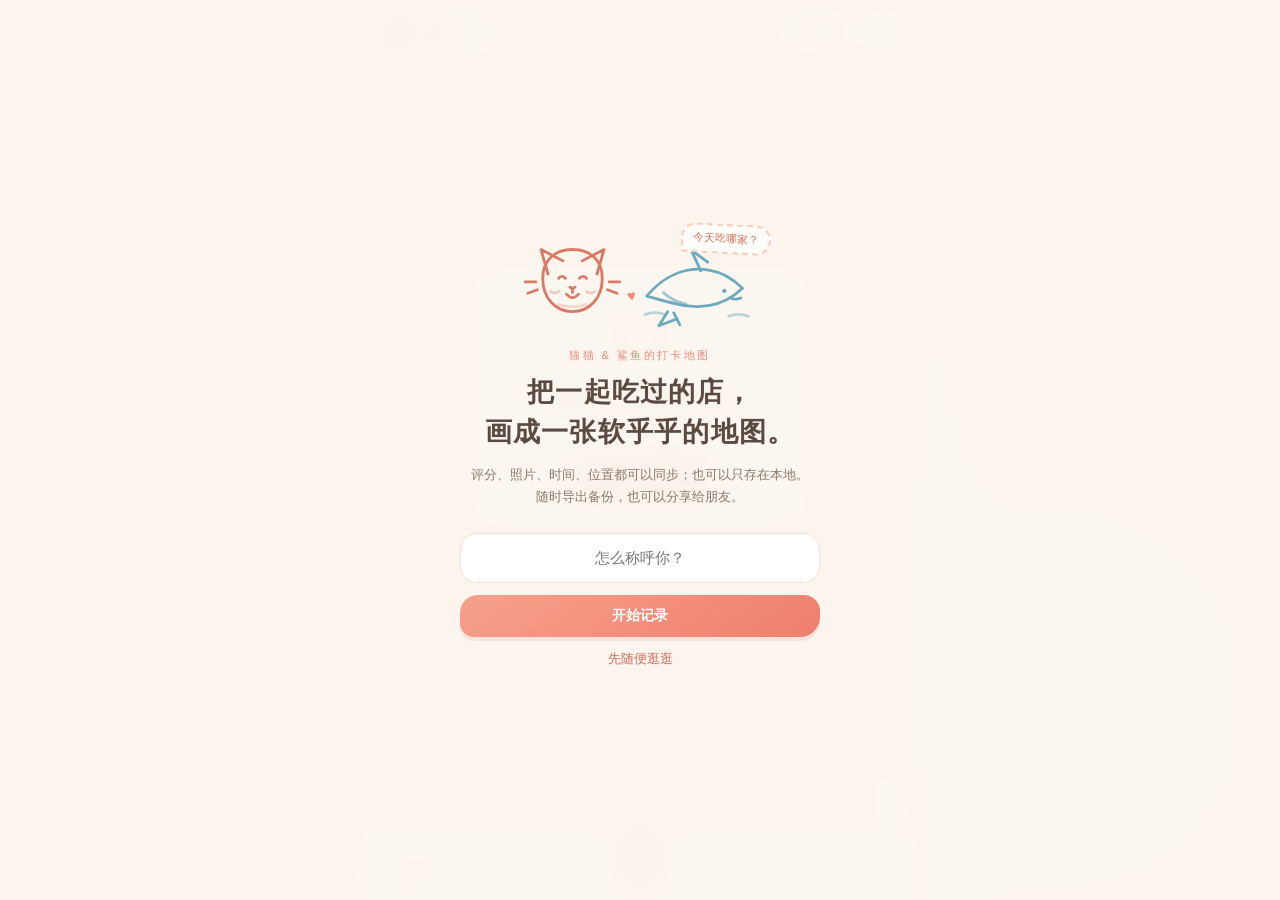
==== commit b45faa5f: "feat: cat-shark hand-drawn theme and meituan app search" ====
--- a/public-site/index.html
+++ b/public-site/index.html
@@ -8,7 +8,7 @@
     />
     <title>食迹 · 两个人的打卡地图</title>
     <meta name="description" content="把每次出门吃过的店、去过的店，记成一张属于你们的地图手账。" />
-    <meta name="theme-color" content="#FBF6EF" />
+    <meta name="theme-color" content="#FFF9F2" />
     <meta name="apple-mobile-web-app-capable" content="yes" />
     <meta name="mobile-web-app-capable" content="yes" />
     <meta name="apple-mobile-web-app-status-bar-style" content="default" />
@@ -16,8 +16,8 @@
     <link rel="manifest" href="./manifest.webmanifest" />
     <link rel="icon" type="image/svg+xml" href="./icon.svg" />
     <link rel="apple-touch-icon" href="./apple-touch-icon.png" />
-    <script type="module" crossorigin src="./assets/index-BCdqTZty.js"></script>
-    <link rel="stylesheet" crossorigin href="./assets/index-CU6UipkI.css">
+    <script type="module" crossorigin src="./assets/index-k0B5Zhkb.js"></script>
+    <link rel="stylesheet" crossorigin href="./assets/index-BgZZVdTS.css">
   </head>
   <body>
     <div id="root"></div>
--- a/public-site/assets/index-BgZZVdTS.css
+++ b/public-site/assets/index-BgZZVdTS.css
@@ -0,0 +1 @@
+.leaflet-pane,.leaflet-tile,.leaflet-marker-icon,.leaflet-marker-shadow,.leaflet-tile-container,.leaflet-pane>svg,.leaflet-pane>canvas,.leaflet-zoom-box,.leaflet-image-layer,.leaflet-layer{position:absolute;left:0;top:0}.leaflet-container{overflow:hidden}.leaflet-tile,.leaflet-marker-icon,.leaflet-marker-shadow{-webkit-user-select:none;-moz-user-select:none;user-select:none;-webkit-user-drag:none}.leaflet-tile::selection{background:transparent}.leaflet-safari .leaflet-tile{image-rendering:-webkit-optimize-contrast}.leaflet-safari .leaflet-tile-container{width:1600px;height:1600px;-webkit-transform-origin:0 0}.leaflet-marker-icon,.leaflet-marker-shadow{display:block}.leaflet-container .leaflet-overlay-pane svg{max-width:none!important;max-height:none!important}.leaflet-container .leaflet-marker-pane img,.leaflet-container .leaflet-shadow-pane img,.leaflet-container .leaflet-tile-pane img,.leaflet-container img.leaflet-image-layer,.leaflet-container .leaflet-tile{max-width:none!important;max-height:none!important;width:auto;padding:0}.leaflet-container img.leaflet-tile{mix-blend-mode:plus-lighter}.leaflet-container.leaflet-touch-zoom{-ms-touch-action:pan-x pan-y;touch-action:pan-x pan-y}.leaflet-container.leaflet-touch-drag{-ms-touch-action:pinch-zoom;touch-action:none;touch-action:pinch-zoom}.leaflet-container.leaflet-touch-drag.leaflet-touch-zoom{-ms-touch-action:none;touch-action:none}.leaflet-container{-webkit-tap-highlight-color:transparent}.leaflet-container a{-webkit-tap-highlight-color:rgba(51,181,229,.4)}.leaflet-tile{filter:inherit;visibility:hidden}.leaflet-tile-loaded{visibility:inherit}.leaflet-zoom-box{width:0;height:0;-moz-box-sizing:border-box;box-sizing:border-box;z-index:800}.leaflet-overlay-pane svg{-moz-user-select:none}.leaflet-pane{z-index:400}.leaflet-tile-pane{z-index:200}.leaflet-overlay-pane{z-index:400}.leaflet-shadow-pane{z-index:500}.leaflet-marker-pane{z-index:600}.leaflet-tooltip-pane{z-index:650}.leaflet-popup-pane{z-index:700}.leaflet-map-pane canvas{z-index:100}.leaflet-map-pane svg{z-index:200}.leaflet-vml-shape{width:1px;height:1px}.lvml{behavior:url(#default#VML);display:inline-block;position:absolute}.leaflet-control{position:relative;z-index:800;pointer-events:visiblePainted;pointer-events:auto}.leaflet-top,.leaflet-bottom{position:absolute;z-index:1000;pointer-events:none}.leaflet-top{top:0}.leaflet-right{right:0}.leaflet-bottom{bottom:0}.leaflet-left{left:0}.leaflet-control{float:left;clear:both}.leaflet-right .leaflet-control{float:right}.leaflet-top .leaflet-control{margin-top:10px}.leaflet-bottom .leaflet-control{margin-bottom:10px}.leaflet-left .leaflet-control{margin-left:10px}.leaflet-right .leaflet-control{margin-right:10px}.leaflet-fade-anim .leaflet-popup{opacity:0;-webkit-transition:opacity .2s linear;-moz-transition:opacity .2s linear;transition:opacity .2s linear}.leaflet-fade-anim .leaflet-map-pane .leaflet-popup{opacity:1}.leaflet-zoom-animated{-webkit-transform-origin:0 0;-ms-transform-origin:0 0;transform-origin:0 0}svg.leaflet-zoom-animated{will-change:transform}.leaflet-zoom-anim .leaflet-zoom-animated{-webkit-transition:-webkit-transform .25s cubic-bezier(0,0,.25,1);-moz-transition:-moz-transform .25s cubic-bezier(0,0,.25,1);transition:transform .25s cubic-bezier(0,0,.25,1)}.leaflet-zoom-anim .leaflet-tile,.leaflet-pan-anim .leaflet-tile{-webkit-transition:none;-moz-transition:none;transition:none}.leaflet-zoom-anim .leaflet-zoom-hide{visibility:hidden}.leaflet-interactive{cursor:pointer}.leaflet-grab{cursor:-webkit-grab;cursor:-moz-grab;cursor:grab}.leaflet-crosshair,.leaflet-crosshair .leaflet-interactive{cursor:crosshair}.leaflet-popup-pane,.leaflet-control{cursor:auto}.leaflet-dragging .leaflet-grab,.leaflet-dragging .leaflet-grab .leaflet-interactive,.leaflet-dragging .leaflet-marker-draggable{cursor:move;cursor:-webkit-grabbing;cursor:-moz-grabbing;cursor:grabbing}.leaflet-marker-icon,.leaflet-marker-shadow,.leaflet-image-layer,.leaflet-pane>svg path,.leaflet-tile-container{pointer-events:none}.leaflet-marker-icon.leaflet-interactive,.leaflet-image-layer.leaflet-interactive,.leaflet-pane>svg path.leaflet-interactive,svg.leaflet-image-layer.leaflet-interactive path{pointer-events:visiblePainted;pointer-events:auto}.leaflet-container{background:#ddd;outline-offset:1px}.leaflet-container a{color:#0078a8}.leaflet-zoom-box{border:2px dotted #38f;background:#ffffff80}.leaflet-container{font-family:Helvetica Neue,Arial,Helvetica,sans-serif;font-size:12px;font-size:.75rem;line-height:1.5}.leaflet-bar{box-shadow:0 1px 5px #000000a6;border-radius:4px}.leaflet-bar a{background-color:#fff;border-bottom:1px solid #ccc;width:26px;height:26px;line-height:26px;display:block;text-align:center;text-decoration:none;color:#000}.leaflet-bar a,.leaflet-control-layers-toggle{background-position:50% 50%;background-repeat:no-repeat;display:block}.leaflet-bar a:hover,.leaflet-bar a:focus{background-color:#f4f4f4}.leaflet-bar a:first-child{border-top-left-radius:4px;border-top-right-radius:4px}.leaflet-bar a:last-child{border-bottom-left-radius:4px;border-bottom-right-radius:4px;border-bottom:none}.leaflet-bar a.leaflet-disabled{cursor:default;background-color:#f4f4f4;color:#bbb}.leaflet-touch .leaflet-bar a{width:30px;height:30px;line-height:30px}.leaflet-touch .leaflet-bar a:first-child{border-top-left-radius:2px;border-top-right-radius:2px}.leaflet-touch .leaflet-bar a:last-child{border-bottom-left-radius:2px;border-bottom-right-radius:2px}.leaflet-control-zoom-in,.leaflet-control-zoom-out{font:700 18px Lucida Console,Monaco,monospace;text-indent:1px}.leaflet-touch .leaflet-control-zoom-in,.leaflet-touch .leaflet-control-zoom-out{font-size:22px}.leaflet-control-layers{box-shadow:0 1px 5px #0006;background:#fff;border-radius:5px}.leaflet-control-layers-toggle{background-image:url([data-uri]);width:36px;height:36px}.leaflet-retina .leaflet-control-layers-toggle{background-image:url([data-uri]);background-size:26px 26px}.leaflet-touch .leaflet-control-layers-toggle{width:44px;height:44px}.leaflet-control-layers .leaflet-control-layers-list,.leaflet-control-layers-expanded .leaflet-control-layers-toggle{display:none}.leaflet-control-layers-expanded .leaflet-control-layers-list{display:block;position:relative}.leaflet-control-layers-expanded{padding:6px 10px 6px 6px;color:#333;background:#fff}.leaflet-control-layers-scrollbar{overflow-y:scroll;overflow-x:hidden;padding-right:5px}.leaflet-control-layers-selector{margin-top:2px;position:relative;top:1px}.leaflet-control-layers label{display:block;font-size:13px;font-size:1.08333em}.leaflet-control-layers-separator{height:0;border-top:1px solid #ddd;margin:5px -10px 5px -6px}.leaflet-default-icon-path{background-image:url([data-uri])}.leaflet-container .leaflet-control-attribution{background:#fff;background:#fffc;margin:0}.leaflet-control-attribution,.leaflet-control-scale-line{padding:0 5px;color:#333;line-height:1.4}.leaflet-control-attribution a{text-decoration:none}.leaflet-control-attribution a:hover,.leaflet-control-attribution a:focus{text-decoration:underline}.leaflet-attribution-flag{display:inline!important;vertical-align:baseline!important;width:1em;height:.6669em}.leaflet-left .leaflet-control-scale{margin-left:5px}.leaflet-bottom .leaflet-control-scale{margin-bottom:5px}.leaflet-control-scale-line{border:2px solid #777;border-top:none;line-height:1.1;padding:2px 5px 1px;white-space:nowrap;-moz-box-sizing:border-box;box-sizing:border-box;background:#fffc;text-shadow:1px 1px #fff}.leaflet-control-scale-line:not(:first-child){border-top:2px solid #777;border-bottom:none;margin-top:-2px}.leaflet-control-scale-line:not(:first-child):not(:last-child){border-bottom:2px solid #777}.leaflet-touch .leaflet-control-attribution,.leaflet-touch .leaflet-control-layers,.leaflet-touch .leaflet-bar{box-shadow:none}.leaflet-touch .leaflet-control-layers,.leaflet-touch .leaflet-bar{border:2px solid rgba(0,0,0,.2);background-clip:padding-box}.leaflet-popup{position:absolute;text-align:center;margin-bottom:20px}.leaflet-popup-content-wrapper{padding:1px;text-align:left;border-radius:12px}.leaflet-popup-content{margin:13px 24px 13px 20px;line-height:1.3;font-size:13px;font-size:1.08333em;min-height:1px}.leaflet-popup-content p{margin:1.3em 0}.leaflet-popup-tip-container{width:40px;height:20px;position:absolute;left:50%;margin-top:-1px;margin-left:-20px;overflow:hidden;pointer-events:none}.leaflet-popup-tip{width:17px;height:17px;padding:1px;margin:-10px auto 0;pointer-events:auto;-webkit-transform:rotate(45deg);-moz-transform:rotate(45deg);-ms-transform:rotate(45deg);transform:rotate(45deg)}.leaflet-popup-content-wrapper,.leaflet-popup-tip{background:#fff;color:#333;box-shadow:0 3px 14px #0006}.leaflet-container a.leaflet-popup-close-button{position:absolute;top:0;right:0;border:none;text-align:center;width:24px;height:24px;font:16px/24px Tahoma,Verdana,sans-serif;color:#757575;text-decoration:none;background:transparent}.leaflet-container a.leaflet-popup-close-button:hover,.leaflet-container a.leaflet-popup-close-button:focus{color:#585858}.leaflet-popup-scrolled{overflow:auto}.leaflet-oldie .leaflet-popup-content-wrapper{-ms-zoom:1}.leaflet-oldie .leaflet-popup-tip{width:24px;margin:0 auto;-ms-filter:"progid:DXImageTransform.Microsoft.Matrix(M11=0.70710678, M12=0.70710678, M21=-0.70710678, M22=0.70710678)";filter:progid:DXImageTransform.Microsoft.Matrix(M11=.70710678,M12=.70710678,M21=-.70710678,M22=.70710678)}.leaflet-oldie .leaflet-control-zoom,.leaflet-oldie .leaflet-control-layers,.leaflet-oldie .leaflet-popup-content-wrapper,.leaflet-oldie .leaflet-popup-tip{border:1px solid #999}.leaflet-div-icon{background:#fff;border:1px solid #666}.leaflet-tooltip{position:absolute;padding:6px;background-color:#fff;border:1px solid #fff;border-radius:3px;color:#222;white-space:nowrap;-webkit-user-select:none;-moz-user-select:none;-ms-user-select:none;user-select:none;pointer-events:none;box-shadow:0 1px 3px #0006}.leaflet-tooltip.leaflet-interactive{cursor:pointer;pointer-events:auto}.leaflet-tooltip-top:before,.leaflet-tooltip-bottom:before,.leaflet-tooltip-left:before,.leaflet-tooltip-right:before{position:absolute;pointer-events:none;border:6px solid transparent;background:transparent;content:""}.leaflet-tooltip-bottom{margin-top:6px}.leaflet-tooltip-top{margin-top:-6px}.leaflet-tooltip-bottom:before,.leaflet-tooltip-top:before{left:50%;margin-left:-6px}.leaflet-tooltip-top:before{bottom:0;margin-bottom:-12px;border-top-color:#fff}.leaflet-tooltip-bottom:before{top:0;margin-top:-12px;margin-left:-6px;border-bottom-color:#fff}.leaflet-tooltip-left{margin-left:-6px}.leaflet-tooltip-right{margin-left:6px}.leaflet-tooltip-left:before,.leaflet-tooltip-right:before{top:50%;margin-top:-6px}.leaflet-tooltip-left:before{right:0;margin-right:-12px;border-left-color:#fff}.leaflet-tooltip-right:before{left:0;margin-left:-12px;border-right-color:#fff}@media print{.leaflet-control{-webkit-print-color-adjust:exact;print-color-adjust:exact}}:root{--bg: #fbf6ef;--bg-2: #f3e9dc;--card: #ffffff;--ink: #3e3530;--ink-2: #857466;--ink-3: #b3a294;--brand: #e8896b;--brand-deep: #d96c4a;--brand-2: #f2c6a0;--brand-soft: #fbe7da;--green: #6f9374;--green-soft: #e9f0e6;--line: #efe2d3;--shadow: 0 8px 24px rgba(120, 90, 60, .08);--tab-h: 62px;--font-display: "Songti SC", "STSong", "Noto Serif SC", "SimSun", serif;--font-body: -apple-system, BlinkMacSystemFont, "PingFang SC", "Helvetica Neue", Arial, "Noto Sans SC", sans-serif}*{box-sizing:border-box;-webkit-tap-highlight-color:transparent}html,body{margin:0;padding:0}body{font-family:var(--font-body);color:var(--ink);background-color:#e9dfd2;background-image:radial-gradient(#dccdbb 1px,transparent 1px);background-size:22px 22px;-webkit-font-smoothing:antialiased;text-rendering:optimizeLegibility}#root{min-height:100dvh}h1,h2,h3,h4,p{margin:0}h1,h2,h3{font-family:var(--font-display);font-weight:600;letter-spacing:.02em}button,input,textarea,select{font-family:inherit}a{color:inherit}.main{position:relative;max-width:560px;min-height:100dvh;margin:0 auto;background:var(--bg)}.main.with-tab{padding-bottom:calc(var(--tab-h) + env(safe-area-inset-bottom))}@media(min-width:640px){.main{box-shadow:0 0 80px #50321e2e}}.page{min-height:100dvh;padding:0 18px 36px}.eyebrow{font-size:11px;letter-spacing:.16em;color:var(--ink-3);margin:0 0 3px}.muted{color:var(--ink-3)}.splash{min-height:100dvh;display:flex;flex-direction:column;align-items:center;justify-content:center;gap:14px;background:var(--bg);color:var(--ink-3);font-size:12px}.splash-mark{font-family:var(--font-display);font-size:30px;color:var(--brand);letter-spacing:.1em}.welcome{position:fixed;top:0;right:0;bottom:0;left:0;z-index:1500;background:#fbf6eff5;-webkit-backdrop-filter:blur(10px);backdrop-filter:blur(10px);display:flex;align-items:center;justify-content:center;padding:24px}.welcome-card{width:100%;max-width:360px;text-align:center}.welcome-mark{width:62px;height:62px;margin:0 auto 18px;border-radius:22px;background:linear-gradient(145deg,#f3a383,var(--brand-deep));color:#fff;display:grid;place-items:center;font-family:var(--font-display);font-size:28px;box-shadow:0 12px 28px #d96c4a59}.welcome-kicker{font-size:11px;letter-spacing:.22em;color:var(--brand);margin-bottom:10px}.welcome-card h1{font-size:27px;line-height:1.45;margin-bottom:12px}.welcome-desc{font-size:12.5px;line-height:1.8;color:var(--ink-2);margin-bottom:24px}.welcome-input{width:100%;height:50px;border-radius:16px;border:1px solid var(--line);background:#fff;padding:0 16px;font-size:15px;color:var(--ink);outline:none;margin-bottom:12px;text-align:center}.welcome-input:focus{border-color:var(--brand-2);box-shadow:0 0 0 4px #f2c6a040}.welcome-card .link-btn{margin-top:14px}.tabbar{position:fixed;bottom:0;left:50%;transform:translate(-50%);width:100%;max-width:560px;height:calc(var(--tab-h) + env(safe-area-inset-bottom));padding-bottom:env(safe-area-inset-bottom);background:#fffcf7f0;-webkit-backdrop-filter:blur(16px);backdrop-filter:blur(16px);border-top:1px solid var(--line);display:grid;grid-template-columns:repeat(5,1fr);align-items:center;z-index:900}.tab{display:flex;flex-direction:column;align-items:center;gap:3px;font-size:10px;color:var(--ink-3);text-decoration:none;padding-top:8px;transition:color .15s}.tab.active{color:var(--brand)}.tab-fab{width:54px;height:54px;margin:-24px auto 0;border-radius:50%;background:linear-gradient(140deg,#f19c7b,#e07a5f);color:#fff;display:flex;align-items:center;justify-content:center;box-shadow:0 10px 22px #e07a5f66;border:4px solid #fffcf7;text-decoration:none}.tab-fab svg{width:24px;height:24px}.btn{display:inline-flex;align-items:center;justify-content:center;gap:6px;border:none;border-radius:14px;padding:12px 18px;font-size:14px;font-weight:600;cursor:pointer;text-decoration:none;transition:transform .12s,opacity .15s,background .15s}.btn:active{transform:scale(.98)}.btn:disabled{opacity:.55;cursor:not-allowed}.btn-primary{background:var(--brand);color:#fff;box-shadow:0 6px 16px #e8896b4d}.btn-ghost{background:#fff;color:var(--ink);border:1px solid var(--line)}.btn-block{width:100%}.btn-sm{padding:9px 14px;font-size:13px;border-radius:12px}.btn-lg{padding:16px;font-size:16px;border-radius:18px}.link-btn{display:inline-block;border:none;background:none;padding:0;color:var(--brand-deep);font-size:12.5px;font-weight:500;cursor:pointer;text-decoration:none}.icon-btn{width:40px;height:40px;border-radius:50%;border:none;background:transparent;color:var(--ink);display:grid;place-items:center;cursor:pointer;flex:none}.round-btn{width:42px;height:42px;border-radius:50%;border:none;background:#fffcf7f5;box-shadow:var(--shadow);color:var(--ink);display:grid;place-items:center;cursor:pointer;position:relative;flex:none}.round-btn.glass{background:#ffffffdb;-webkit-backdrop-filter:blur(10px);backdrop-filter:blur(10px)}.has-badge .round-badge{display:grid}.round-badge{position:absolute;top:-1px;right:-1px;min-width:17px;height:17px;padding:0 4px;border-radius:99px;background:var(--brand);color:#fff;font-size:10px;display:grid;place-items:center;border:2px solid #fffcf7}.chips{display:flex;align-items:center;gap:8px}.chips.wrap{flex-wrap:wrap}.chip{display:inline-flex;align-items:center;gap:4px;padding:7px 12px;border-radius:99px;border:1px solid var(--line);background:#fff;color:var(--ink-2);font-size:13px;white-space:nowrap;cursor:pointer;transition:background .15s,color .15s,border-color .15s}.chip.active{background:var(--brand);border-color:var(--brand);color:#fff}.chip-dashed{border-style:dashed;border-color:#dcc9b6;color:var(--ink-3)}.category-chip span{font-size:14px}.stars{display:inline-flex;align-items:center;gap:1px;line-height:1}.star{position:relative;display:inline-block;width:1em;height:1em;padding:0;border:none;background:none;font-size:inherit;line-height:1;cursor:default}.star-bg{color:#e9dccb}.star-fg{position:absolute;left:0;top:0;overflow:hidden;white-space:nowrap;color:var(--brand)}.stars-input .star{cursor:pointer;transition:transform .1s}.stars-input .star:active{transform:scale(.88)}.dot{width:3px;height:3px;border-radius:50%;background:var(--ink-3);display:inline-block}.badge{font-size:10px;padding:2px 6px;border-radius:6px;flex:none;line-height:1.5}.badge-green{background:var(--green-soft);color:var(--green)}.toast{position:fixed;left:50%;top:calc(18px + env(safe-area-inset-top));transform:translate(-50%);background:#3e3530f0;color:#fffcf7;padding:10px 16px;border-radius:12px;font-size:13px;z-index:2500;max-width:82vw;text-align:center;animation:fade .2s ease;box-shadow:0 8px 24px #0000002e}.empty{display:flex;flex-direction:column;align-items:center;text-align:center;padding:64px 24px;gap:10px}.empty-icon{width:72px;height:72px;border-radius:24px;background:var(--brand-soft);color:var(--brand-deep);display:grid;place-items:center;margin-bottom:6px}.empty h3{font-size:18px}.empty p{font-size:13px;color:var(--ink-2);line-height:1.7;max-width:260px}.empty .btn{margin-top:12px}.skeleton-block{height:60dvh;margin-top:80px;border-radius:24px;background:linear-gradient(100deg,#f4ebdf 20%,#faf3e9,#f4ebdf 60%);background-size:200% 100%;animation:shimmer 1.4s infinite linear}.photo-ph{display:block;background:linear-gradient(135deg,#f4e9db,#efe2d2)}.map-page{position:relative;height:calc(100dvh - var(--tab-h) - env(safe-area-inset-bottom));overflow:hidden;background:#e9e1d5}.map-wrap{position:relative;width:100%;height:100%;overflow:hidden;background:#e9e1d5}.map-canvas,.map-full{position:absolute;top:0;right:0;bottom:0;left:0}.map-wrap .leaflet-container{width:100%;height:100%;background:#ece4d8;font-family:var(--font-body)}.leaflet-control-zoom{border:none!important;box-shadow:var(--shadow)!important;border-radius:12px!important;overflow:hidden}.leaflet-control-zoom a{color:var(--ink)!important;background:#fffcf7!important;border-color:var(--line)!important}.leaflet-control-attribution{background:#fffcf7c7!important;font-size:9px!important;color:#a1907f!important}.leaflet-control-attribution a{color:#a1907f!important}.map-topbar{z-index:700;position:absolute;top:calc(12px + env(safe-area-inset-top));left:16px;right:16px;display:flex;justify-content:space-between;align-items:center;z-index:400}.brand-pill{display:flex;align-items:center;gap:8px;background:#fffcf7f0;-webkit-backdrop-filter:blur(10px);backdrop-filter:blur(10px);padding:6px 12px 6px 6px;border-radius:16px;box-shadow:var(--shadow)}.brand-mark{width:30px;height:30px;border-radius:10px;background:linear-gradient(145deg,#f2a081,var(--brand-deep));color:#fff;display:grid;place-items:center;font-family:var(--font-display);font-size:15px}.brand-name{font-family:var(--font-display);font-size:16px;font-weight:600}.brand-count{font-size:11px;background:var(--brand-soft);color:var(--brand-deep);border-radius:99px;padding:2px 7px}.map-empty-card{z-index:650;position:absolute;left:50%;top:50%;transform:translate(-50%,-58%);width:min(320px,84%);background:#fffcf7f7;-webkit-backdrop-filter:blur(12px);backdrop-filter:blur(12px);border-radius:26px;padding:26px 22px;text-align:center;box-shadow:0 18px 50px #50321e29;z-index:350}.map-empty-card.slim{padding:18px;width:min(280px,80%)}.map-empty-card h3{font-size:18px;margin-bottom:6px}.map-empty-card p{font-size:12.5px;color:var(--ink-2);line-height:1.7;margin-bottom:16px}.map-empty-emoji{font-size:34px;margin-bottom:8px}.map-card{z-index:650;position:absolute;left:14px;right:14px;bottom:16px;background:#fffcf7;border-radius:20px;box-shadow:0 12px 34px #50321e33;z-index:400;overflow:hidden}.map-card-main{display:flex;align-items:center;gap:12px;width:100%;padding:12px 34px 12px 12px;border:none;background:none;text-align:left;cursor:pointer}.map-card-thumb{width:66px;height:66px;border-radius:14px;object-fit:cover;flex:none;background:var(--bg-2)}.map-card-ph{display:grid;place-items:center;color:var(--brand)}.map-card-body{flex:1;min-width:0;display:flex;flex-direction:column;gap:3px}.map-card-title{display:flex;align-items:center;gap:8px}.map-card-title b{font-size:15px;white-space:nowrap;overflow:hidden;text-overflow:ellipsis}.map-card-rating{color:var(--brand);font-size:13px;font-weight:700}.map-card-sub{font-size:11.5px;color:var(--ink-3);white-space:nowrap;overflow:hidden;text-overflow:ellipsis}.map-card-arrow{display:none}.map-card-close{position:absolute;top:8px;right:8px;width:26px;height:26px;border-radius:50%;border:none;background:var(--bg-2);color:var(--ink-2);display:grid;place-items:center;z-index:2;cursor:pointer}.shiji-marker{background:none;border:none}.pin{width:34px;height:34px;border-radius:50% 50% 50% 4px;transform:rotate(-45deg);background:var(--brand);display:grid;place-items:center;box-shadow:0 4px 10px #783c1e59;border:2.5px solid #fff;transition:transform .15s}.pin span{transform:rotate(45deg);color:#fff;font-size:13px;line-height:1}.pin.p5{background:#d96c4a}.pin.p4{background:#e8896b}.pin.p3{background:#efa985}.pin.p2{background:#c9b3a0}.pin.p0{background:#b3a294}.pin.is-selected{transform:rotate(-45deg) scale(1.16);box-shadow:0 0 0 5px #e8896b52,0 6px 14px #783c1e4d}.cluster{width:44px;height:44px;border-radius:50%;background:#e8896bf0;color:#fff;display:grid;place-items:center;border:3px solid #fffcf7;box-shadow:0 6px 16px #783c1e47;font-size:13px}.map-crosshair{position:absolute;left:50%;top:50%;transform:translate(-50%,-100%);z-index:650;pointer-events:none;display:flex;flex-direction:column;align-items:center}.crosshair-pin{width:40px;height:40px;border-radius:50% 50% 50% 4px;transform:rotate(-45deg);background:var(--brand);border:3px solid #fff;box-shadow:0 8px 20px #783c1e59;display:grid;place-items:center}.crosshair-pin span{transform:rotate(45deg);color:#fff;font-size:14px}.crosshair-dot{width:12px;height:5px;border-radius:50%;background:#3c281938;margin-top:6px}.map-pick-box{position:relative;height:300px;border-radius:20px;overflow:hidden;background:var(--bg-2)}.map-locate{position:absolute;right:10px;top:10px;z-index:650;display:inline-flex;align-items:center;gap:5px;border:none;background:#fffcf7;color:var(--ink);border-radius:99px;padding:7px 11px;font-size:11.5px;box-shadow:var(--shadow);cursor:pointer}.map-hint{text-align:center;font-size:11.5px;color:var(--ink-3);margin:10px 0 14px}.list-page{padding-top:0}.list-head{position:sticky;top:0;z-index:300;background:linear-gradient(var(--bg) 82%,rgba(251,246,239,.86));padding:calc(16px + env(safe-area-inset-top)) 0 8px;margin:0 0 6px}.list-title-row{display:flex;justify-content:space-between;align-items:flex-end;margin-bottom:12px}.list-title-row h1{font-size:30px;line-height:1.1}.search-box{display:flex;align-items:center;gap:8px;background:#fff;border:1px solid var(--line);border-radius:14px;padding:0 12px;height:44px;color:var(--ink-3)}.search-box input{flex:1;min-width:0;border:none;outline:none;background:none;font-size:14px;color:var(--ink)}.search-box input::placeholder{color:var(--ink-3)}.group-row{display:flex;gap:6px;overflow-x:auto;padding:10px 18px 4px;margin:0 -18px;scrollbar-width:none}.group-row::-webkit-scrollbar{display:none}.list-meta-row{display:flex;justify-content:space-between;align-items:center;font-size:11.5px;color:var(--ink-3);padding:6px 2px 2px}.list-meta-row b{color:var(--brand-deep)}.sort-select{border:none;background:transparent;color:var(--ink-2);font-size:11.5px;outline:none;padding:4px}.groups{padding-top:8px}.group+.group{margin-top:22px}.group-head{display:flex;align-items:baseline;gap:8px;padding:0 2px 8px}.group-head h2{font-size:16px}.group-head span{font-size:11px;color:var(--ink-3)}.list-foot{text-align:center;font-size:11px;color:var(--ink-3);padding:26px 0 8px}.visit-card{display:flex;align-items:center;gap:12px;background:#fff;border:1px solid rgba(239,228,215,.75);border-radius:18px;padding:10px;box-shadow:0 2px 10px #785a3c0d;cursor:pointer;text-align:left;outline:none;transition:transform .12s,box-shadow .15s}.visit-card:active{transform:scale(.993);box-shadow:0 1px 4px #785a3c0f}.visit-card+.visit-card{margin-top:10px}.visit-card.is-compact{padding:8px}.vc-thumb-wrap{position:relative;flex:none;width:72px;height:72px;border-radius:14px;overflow:hidden;background:var(--bg-2)}.is-compact .vc-thumb-wrap{width:58px;height:58px}.vc-thumb{width:100%;height:100%;object-fit:cover;display:block}.vc-thumb-empty{display:grid;place-items:center;font-size:26px}.vc-count{position:absolute;right:4px;bottom:4px;background:#00000073;color:#fff;font-size:10px;padding:1px 5px;border-radius:8px}.vc-main{flex:1;min-width:0;display:flex;flex-direction:column}.vc-top{display:flex;align-items:center;gap:6px}.vc-name{font-weight:600;font-size:15px;white-space:nowrap;overflow:hidden;text-overflow:ellipsis}.vc-meta{display:flex;align-items:center;gap:6px;font-size:11.5px;color:var(--ink-2);margin-top:4px;flex-wrap:wrap}.vc-meta b{color:var(--brand);font-size:12px}.vc-sub{font-size:11.5px;color:var(--ink-3);margin-top:4px;white-space:nowrap;overflow:hidden;text-overflow:ellipsis}.vc-arrow{color:var(--ink-3);flex:none}.sheet-wrap{position:fixed;top:0;right:0;bottom:0;left:0;z-index:1000;display:flex;align-items:flex-end;justify-content:center}.sheet-backdrop{position:absolute;top:0;right:0;bottom:0;left:0;background:#32231970;-webkit-backdrop-filter:blur(2px);backdrop-filter:blur(2px);animation:fade .2s ease}.sheet{position:relative;width:100%;max-width:560px;background:#fffcf7;border-radius:24px 24px 0 0;max-height:90dvh;display:flex;flex-direction:column;padding-bottom:env(safe-area-inset-bottom);animation:slide-up .28s cubic-bezier(.2,.9,.3,1)}.sheet-full{height:93dvh;max-height:93dvh}.sheet-grab{width:38px;height:4px;border-radius:99px;background:#e4d6c6;margin:10px auto 0;flex:none}.sheet-head{display:flex;align-items:center;justify-content:space-between;padding:8px 18px 4px;flex:none}.sheet-head h3{font-size:18px}.sheet-body{overflow-y:auto;padding:8px 18px 24px;flex:1;overscroll-behavior:contain}.sheet-footer{padding:10px 18px 16px;border-top:1px solid var(--line);background:#fffcf7}.shop-tabs{display:grid;grid-template-columns:repeat(4,1fr);gap:4px;background:var(--bg-2);border-radius:12px;padding:4px;margin:4px 0 14px;flex:none}.shop-tab{border:none;background:transparent;border-radius:9px;padding:8px 4px;font-size:12.5px;color:var(--ink-2);cursor:pointer}.shop-tab.active{background:#fffcf7;color:var(--ink);font-weight:600;box-shadow:0 1px 4px #785a3c1a}.shop-panel{padding-bottom:10px}.search-row{display:flex;gap:8px;align-items:center;margin-bottom:12px}.search-row .search-box{flex:1}.notice{display:flex;gap:10px;padding:12px;border-radius:14px;background:#fdf3e7;border:1px solid #f3e0c9;color:var(--ink-2);margin-bottom:12px}.notice svg{flex:none;color:var(--brand-deep);margin-top:2px}.notice b{font-size:12.5px;color:var(--ink);display:block;margin-bottom:3px}.notice p{font-size:11.5px;line-height:1.6;margin-bottom:4px}.loading-row{text-align:center;font-size:12px;color:var(--ink-3);padding:18px}.poi-list{display:flex;flex-direction:column;gap:2px}.poi-item{display:flex;align-items:flex-start;gap:10px;padding:11px 8px;border:none;background:none;border-bottom:1px solid #f4ebdf;text-align:left;cursor:pointer;border-radius:8px}.poi-item:active{background:#fbf3e8}.poi-pin{width:30px;height:30px;border-radius:10px;background:var(--brand-soft);color:var(--brand-deep);display:grid;place-items:center;flex:none}.poi-main{display:flex;flex-direction:column;gap:3px;min-width:0}.poi-main b{font-size:14px;font-weight:600}.poi-main small{font-size:11.5px;color:var(--ink-3);line-height:1.5}.shop-tip{display:flex;align-items:center;gap:6px;font-size:11.5px;color:var(--ink-3);padding:12px 4px;line-height:1.6}.shop-map-panel{display:flex;flex-direction:column}.parsed-box{margin-top:14px;padding:14px;border-radius:16px;background:#fff;border:1px solid var(--line)}.row-2{display:grid;grid-template-columns:1fr 1fr;gap:8px}.field{display:block;margin-bottom:14px}.field>span{display:flex;align-items:center;gap:5px;font-size:12px;color:var(--ink-2);margin-bottom:6px}.field input,.field textarea,.field select,.textarea{width:100%;border:1px solid var(--line);background:#fff;border-radius:12px;padding:11px 12px;font-size:14px;color:var(--ink);outline:none;transition:border-color .15s,box-shadow .15s}.field input:focus,.field textarea:focus,.textarea:focus{border-color:var(--brand-2);box-shadow:0 0 0 3px #f2c6a040}textarea.textarea{width:100%;border:1px solid var(--line);background:#fff;border-radius:12px;padding:11px 12px;font-size:14px;color:var(--ink);outline:none;resize:vertical;line-height:1.65;min-height:84px}.field-hint{font-size:11px;color:var(--ink-3);line-height:1.6;margin:-4px 0 12px}.field-error{font-size:12px;color:#c0563b;line-height:1.6;margin:8px 0}.form-grid{display:grid;grid-template-columns:1fr 1fr;gap:10px}.form-grid .field{margin-bottom:0}.form-hint{font-size:11.5px;color:var(--ink-3);text-align:center;margin-top:4px}.form-hint-inline{font-size:10.5px;color:var(--ink-3)}.form-card{background:#fff;border:1px solid rgba(239,228,215,.75);border-radius:20px;padding:16px;margin-bottom:12px;box-shadow:0 2px 12px #785a3c0a}.form-card-head{display:flex;align-items:center;justify-content:space-between;margin-bottom:12px}.form-card-head h2{font-size:16px}.rating-card{text-align:center;padding:20px 16px 16px}.rating-card .form-card-head{justify-content:center;gap:10px;margin-bottom:10px}.rating-word{color:var(--brand);font-family:var(--font-display);font-size:20px}.rating-card .stars{justify-content:center}.tag-input{display:flex;flex-wrap:wrap;gap:6px;border:1px solid var(--line);border-radius:12px;padding:8px;background:#fff;min-height:46px;align-items:center}.tag-input input{flex:1;min-width:110px;border:none;outline:none;font-size:14px;padding:4px;color:var(--ink);background:transparent}.tag-chip,.dish-chip,.tag-pill{display:inline-flex;align-items:center;gap:4px;background:var(--brand-soft);color:#b4603f;border-radius:8px;padding:4px 8px;font-size:12px}.tag-chip button{border:none;background:none;padding:0;color:inherit;display:grid;place-items:center;cursor:pointer}.tag-pill{background:#f1eee7;color:var(--ink-2)}.dish-chip{background:#fff3e6;color:#b4603f;font-size:13px;padding:6px 10px;border-radius:10px}.edit-page{padding:0 18px calc(36px + env(safe-area-inset-bottom));background:var(--bg)}.edit-topbar{position:sticky;top:0;z-index:400;display:flex;align-items:center;justify-content:space-between;height:calc(56px + env(safe-area-inset-top));padding-top:env(safe-area-inset-top);margin:0 -18px;padding-left:8px;padding-right:8px;background:#fbf6eff0;-webkit-backdrop-filter:blur(12px);backdrop-filter:blur(12px)}.edit-topbar h1{font-size:17px;font-weight:600}.save-text{border:none;background:none;color:var(--brand-deep);font-size:14px;font-weight:600;padding:10px 12px;cursor:pointer}.edit-body{padding-top:12px}.shop-card{display:flex;align-items:center;gap:12px;width:100%;background:linear-gradient(135deg,#fff9f2,#fdf0e4);border:1px solid #f3e2d2;border-radius:20px;padding:14px;text-align:left;margin-bottom:12px;cursor:pointer}.shop-card-icon{width:46px;height:46px;border-radius:14px;background:#fff;display:grid;place-items:center;color:var(--ink-3);flex:none;box-shadow:0 2px 8px #785a3c14}.shop-card-icon.has-loc{background:linear-gradient(145deg,#f2a081,var(--brand-deep));color:#fff}.shop-card-main{display:flex;flex-direction:column;gap:2px;flex:1;min-width:0}.shop-card-main small{font-size:10.5px;color:var(--ink-3)}.shop-card-main b{font-size:16px;white-space:nowrap;overflow:hidden;text-overflow:ellipsis}.shop-card-main em{font-style:normal;font-size:11.5px;color:var(--ink-2);white-space:nowrap;overflow:hidden;text-overflow:ellipsis}.inline-create{display:flex;gap:8px;margin-top:10px}.inline-create input{flex:1;border:1px solid var(--line);border-radius:12px;padding:10px 12px;font-size:13px;outline:none;background:#fff}.save-note{font-size:10.5px;color:var(--ink-3);text-align:center;padding:12px 0}.photo-grid{display:grid;grid-template-columns:repeat(3,1fr);gap:8px}.photo-item{position:relative;aspect-ratio:1;border-radius:14px;overflow:hidden;background:var(--bg-2)}.photo-thumb{width:100%;height:100%;object-fit:cover;display:block}.photo-add{aspect-ratio:1;border-radius:14px;border:1.5px dashed #e0cdb9;background:#fffdf9;color:var(--ink-3);display:flex;flex-direction:column;align-items:center;justify-content:center;gap:4px;font-size:10.5px;cursor:pointer}.photo-busy{font-size:10.5px}.photo-del{position:absolute;top:4px;right:4px;width:22px;height:22px;border-radius:50%;background:#00000080;color:#fff;border:none;display:grid;place-items:center;cursor:pointer}.photo-cover-tag{position:absolute;left:4px;bottom:4px;background:#e8896bf0;color:#fff;font-size:9px;padding:2px 6px;border-radius:6px}.photo-cover-btn{position:absolute;left:4px;bottom:4px;background:#ffffffeb;color:var(--ink-2);font-size:9px;padding:3px 6px;border-radius:6px;border:none;cursor:pointer}.photo-actions{display:flex;align-items:center;gap:8px;margin-top:10px;flex-wrap:wrap}.mini-btn{display:inline-flex;align-items:center;gap:5px;border:1px solid var(--line);background:#fff;color:var(--ink-2);border-radius:99px;padding:6px 11px;font-size:11.5px;cursor:pointer}.photo-hint{font-size:10.5px;color:var(--ink-3);margin-left:auto}.detail-page{padding-left:0;padding-right:0;background:var(--bg)}.detail-hero{position:relative;height:min(56vh,430px);background:var(--bg-2);overflow:hidden}.carousel{display:flex;overflow-x:auto;scroll-snap-type:x mandatory;height:100%;scrollbar-width:none}.carousel::-webkit-scrollbar{display:none}.carousel-item{flex:0 0 100%;height:100%;scroll-snap-align:center;border:none;padding:0;background:none;cursor:zoom-in}.carousel-img{width:100%;height:100%;object-fit:cover;display:block}.carousel-dots{position:absolute;bottom:18px;left:50%;transform:translate(-50%);display:flex;gap:5px;z-index:6}.carousel-dots span{width:5px;height:5px;border-radius:50%;background:#ffffff8c}.carousel-dots span.active{background:#fff;width:14px;border-radius:99px}.hero-placeholder{height:100%;display:grid;place-items:center;background:linear-gradient(145deg,#f7ead9,#f1ddc6);font-size:64px}.detail-top{position:absolute;top:calc(10px + env(safe-area-inset-top));left:14px;right:14px;display:flex;justify-content:space-between;z-index:10}.detail-sheet{margin:-24px 0 0;background:var(--bg);border-radius:26px 26px 0 0;padding:22px 20px calc(30px + env(safe-area-inset-bottom));position:relative;z-index:5}.detail-title-row{display:flex;justify-content:space-between;gap:12px;align-items:flex-start}.detail-title-row h1{font-size:24px;line-height:1.32}.detail-sub{color:var(--ink-2);font-size:12px;margin-top:6px}.detail-rating{flex:none;display:flex;flex-direction:column;align-items:flex-end;gap:3px}.detail-rating b{font-size:27px;color:var(--brand);line-height:1;font-family:var(--font-display)}.detail-rating span{font-size:10px;color:var(--ink-3)}.detail-addr{display:flex;align-items:flex-start;gap:6px;margin-top:12px;font-size:12.5px;color:var(--ink-2);line-height:1.6}.detail-addr svg{flex:none;margin-top:2px;color:var(--brand)}.detail-actions{display:grid;grid-template-columns:1fr 1fr;gap:8px;margin-top:16px}.detail-facts{display:grid;grid-template-columns:repeat(3,1fr);gap:8px;margin:18px 0 6px;padding:14px 0;border-top:1px solid var(--line);border-bottom:1px solid var(--line)}.detail-facts div{display:flex;flex-direction:column;gap:4px}.detail-facts span{font-size:10.5px;color:var(--ink-3)}.detail-facts b{font-size:14px}.detail-block{margin-top:20px}.detail-block h2{font-size:15px;margin-bottom:9px}.detail-note{font-size:13.5px;line-height:1.85;color:var(--ink-2);white-space:pre-wrap}.detail-map{height:190px;border-radius:18px;overflow:hidden;border:1px solid var(--line)}.trip-link{display:flex;align-items:center;gap:12px;width:100%;margin-top:22px;padding:12px;border-radius:16px;background:#fff;border:1px solid var(--line);cursor:pointer;text-align:left}.trip-link-icon{width:38px;height:38px;border-radius:12px;background:var(--brand-soft);display:grid;place-items:center;font-size:17px;flex:none}.trip-link-main{flex:1;display:flex;flex-direction:column;gap:2px;min-width:0}.trip-link-main small{font-size:10.5px;color:var(--ink-3)}.trip-link-main b{font-size:14px;white-space:nowrap;overflow:hidden;text-overflow:ellipsis}.danger-link{display:block;width:100%;margin:28px 0 0;padding:12px;border:none;background:none;color:#b8543d;font-size:12.5px;cursor:pointer}.lightbox{position:fixed;top:0;right:0;bottom:0;left:0;z-index:2000;background:#140f0cf0;display:flex;align-items:center;justify-content:center;animation:fade .2s ease}.lightbox-img{max-width:100vw;max-height:86dvh;object-fit:contain}.lightbox-close{position:absolute;top:calc(16px + env(safe-area-inset-top));right:16px;width:40px;height:40px;border-radius:50%;border:none;background:#ffffff24;color:#fff;display:grid;place-items:center;cursor:pointer}.lightbox-nav{position:absolute;top:50%;transform:translateY(-50%);width:44px;height:44px;border-radius:50%;border:none;background:#ffffff24;color:#fff;display:grid;place-items:center;cursor:pointer}.lightbox-nav.prev{left:12px}.lightbox-nav.next{right:12px}.stats-page{padding-top:calc(16px + env(safe-area-inset-top))}.page-head{margin-bottom:18px}.page-head h1{font-size:30px;line-height:1.15}.stats-hero{position:relative;overflow:hidden;border-radius:26px;padding:20px;background:linear-gradient(145deg,#3e3530,#5a4a3f);color:#fff8ef;box-shadow:0 14px 34px #3e35303d}.stats-hero:after{content:"";position:absolute;right:-46px;top:-46px;width:150px;height:150px;border-radius:50%;background:#e8896b4d;filter:blur(12px)}.stats-hero-top{display:flex;justify-content:space-between;font-size:11px;letter-spacing:.14em;color:#d9c7b6}.stats-big{display:flex;align-items:baseline;gap:6px;margin:8px 0 2px}.stats-big b{font-family:var(--font-display);font-size:58px;line-height:1}.stats-big span{font-size:14px;color:#d9c7b6}.stats-hero>p{color:#d9c7b6;font-size:12px}.stats-hero-foot{display:flex;gap:28px;margin-top:18px;padding-top:14px;border-top:1px solid rgba(255,255,255,.12)}.stats-hero-foot div{display:flex;flex-direction:column;gap:2px}.stats-hero-foot span{font-size:10.5px;color:#bca998}.stats-hero-foot b{font-size:18px}.stat-grid{display:grid;grid-template-columns:1fr 1fr;gap:10px;margin-top:12px}.stat-card{display:flex;flex-direction:column;gap:3px;background:#fff;border:1px solid rgba(239,228,215,.75);border-radius:18px;padding:14px}.stat-card>span{font-size:10.5px;color:var(--ink-3)}.stat-card b{font-family:var(--font-display);font-size:24px;line-height:1.2}.stat-card-name{font-size:16px!important;white-space:nowrap;overflow:hidden;text-overflow:ellipsis}.stat-card small{font-size:10.5px;color:var(--ink-3)}.panel{background:#fff;border:1px solid rgba(239,228,215,.75);border-radius:22px;padding:16px;margin-top:12px}.panel-head{display:flex;align-items:center;justify-content:space-between;margin-bottom:12px}.panel-head h2{font-size:16px;display:flex;align-items:center;gap:6px}.panel-head>span{font-size:10.5px;color:var(--ink-3)}.panel-desc{font-size:12px;color:var(--ink-2);line-height:1.7;margin-bottom:12px}.panel-desc.small{font-size:11px;margin:10px 0 0;color:var(--ink-3)}.bars{display:flex;align-items:flex-end;gap:6px;height:140px;padding-top:6px;overflow-x:auto}.bar-col{flex:1;min-width:24px;height:100%;display:flex;flex-direction:column;align-items:center;gap:4px}.bar-value{font-size:9.5px;color:var(--ink-3)}.bar-track{flex:1;width:100%;display:flex;align-items:flex-end;background:#f6ede2;border-radius:6px;overflow:hidden}.bar-fill{width:100%;min-height:3px;border-radius:6px;background:linear-gradient(180deg,#f0a184,#e8896b)}.bar-label{font-size:8.5px;color:var(--ink-3);white-space:nowrap}.cat-list{display:flex;flex-direction:column;gap:10px}.cat-row{display:flex;align-items:center;gap:8px;font-size:12.5px}.cat-emoji{width:22px;flex:none;text-align:center}.cat-name{width:54px;flex:none;color:var(--ink-2)}.cat-bar{flex:1;height:8px;border-radius:99px;background:#f6ede2;overflow:hidden}.cat-bar i{display:block;height:100%;border-radius:99px;background:linear-gradient(90deg,#f0b295,#e8896b)}.cat-count{width:24px;text-align:right;color:var(--ink-3);font-size:11px}.rank-list{display:flex;flex-direction:column}.rank-row{display:flex;align-items:center;gap:10px;padding:9px 0;border-bottom:1px solid #f7efe5;font-size:13px}.rank-row:last-child{border-bottom:none}.rank-no{width:22px;height:22px;border-radius:7px;background:#f6ede2;color:var(--ink-3);display:grid;place-items:center;font-size:11px;flex:none}.rank-no.r1{background:#fbe3c9;color:#b4742e}.rank-no.r2{background:#efe9e1;color:#8d7a68}.rank-no.r3{background:#f6e3d6;color:#a5684a}.rank-name{flex:1}.rank-count{font-size:11px;color:var(--ink-3)}.me-page{padding-top:calc(16px + env(safe-area-inset-top))}.profile-card{display:flex;align-items:center;gap:12px;background:linear-gradient(140deg,#fff8f1,#fdefe1);border:1px solid #f3e2d2;border-radius:22px;padding:16px}.avatar{width:54px;height:54px;border-radius:19px;background:linear-gradient(145deg,#f2a081,var(--brand-deep));color:#fff;display:grid;place-items:center;font-family:var(--font-display);font-size:24px;flex:none;box-shadow:0 6px 16px #d96c4a42}.profile-main{flex:1;min-width:0;display:flex;flex-direction:column;gap:2px}.profile-main span{font-size:10.5px;color:var(--ink-3)}.profile-main input{border:none;background:transparent;font-family:var(--font-display);font-size:20px;color:var(--ink);outline:none;padding:0;width:100%}.profile-badge{font-size:10px;color:var(--ink-3);border:1px solid var(--line);border-radius:99px;padding:3px 8px;flex:none}.switch-row{display:flex;align-items:center;justify-content:space-between;gap:12px;padding:10px 0 14px;cursor:pointer}.switch-row>span{display:flex;flex-direction:column;gap:3px;font-size:13px}.switch-row small{font-size:10.5px;color:var(--ink-3)}.switch-row input{width:20px;height:20px;accent-color:var(--brand);flex:none}.share-result{margin-top:12px}.share-result textarea{width:100%;border:1px solid var(--line);border-radius:12px;padding:10px;font-size:11px;color:var(--ink-2);background:#fdfaf6;resize:none;margin-bottom:8px;word-break:break-all}.row-item{display:flex;align-items:center;gap:12px;width:100%;padding:12px 0;border:none;border-bottom:1px solid #f7efe5;background:none;text-align:left;cursor:pointer;color:var(--ink);font:inherit}.row-item:last-child{border-bottom:none}.row-item.danger{color:#b8543d}.row-icon{width:34px;height:34px;border-radius:11px;background:var(--bg-2);display:grid;place-items:center;flex:none;color:var(--brand-deep)}.row-item.danger .row-icon{background:#fbe9e4;color:#b8543d}.row-main{flex:1;min-width:0;display:flex;flex-direction:column;gap:2px}.row-main b{font-size:13.5px;font-weight:600}.row-main small{font-size:10.5px;color:var(--ink-3);line-height:1.5}.row-action{font-size:11px;color:var(--ink-3);flex:none}.key-row{display:flex;gap:8px}.key-row input{flex:1;min-width:0;border:1px solid var(--line);border-radius:12px;padding:10px 12px;font-size:13px;outline:none;background:#fff}.faq details{border-bottom:1px solid #f7efe5;padding:10px 0}.faq details:last-child{border-bottom:none}.faq summary{font-size:12.5px;cursor:pointer;list-style:none;display:flex;justify-content:space-between;align-items:center;color:var(--ink)}.faq summary::-webkit-details-marker{display:none}.faq summary:after{content:"+";color:var(--ink-3);font-size:15px}.faq details[open] summary:after{content:"−"}.faq details p{font-size:11.5px;color:var(--ink-2);line-height:1.75;margin-top:8px}.me-foot{text-align:center;font-size:10.5px;color:var(--ink-3);padding:22px 0 8px}.trip-page{padding-top:0}.trip-hero{padding:8px 2px 18px}.trip-hero h2{font-size:26px;line-height:1.35;margin:2px 0 8px}.trip-meta{display:flex;gap:12px;font-size:12px;color:var(--ink-2)}.trip-note{margin-top:10px;font-size:12.5px;color:var(--ink-2);line-height:1.7}.trip-map{height:220px;border-radius:20px;overflow:hidden;margin-bottom:16px;border:1px solid var(--line)}.trip-list{padding-bottom:20px}.share-page{padding-top:calc(20px + env(safe-area-inset-top));padding-bottom:calc(120px + env(safe-area-inset-bottom));background:var(--bg)}.share-hero{text-align:center;padding:10px 0 18px}.share-badge{display:inline-flex;align-items:center;gap:4px;font-size:10.5px;color:var(--brand-deep);background:var(--brand-soft);border-radius:99px;padding:4px 10px;margin-bottom:10px}.share-hero h1{font-size:27px;margin-bottom:6px}.share-hero p{font-size:11.5px;color:var(--ink-3)}.share-map{height:230px;border-radius:20px;overflow:hidden;margin-bottom:14px;border:1px solid var(--line)}.share-note{font-size:11px;color:var(--ink-3);text-align:center;margin-bottom:10px}.share-list{padding-bottom:10px}.share-card{width:100%;font:inherit;color:inherit}.share-photo-ph{width:100%;height:100%;display:grid;place-items:center;color:var(--ink-3);background:var(--bg-2)}.share-foot{position:fixed;left:50%;transform:translate(-50%);bottom:0;width:100%;max-width:560px;padding:12px 18px calc(14px + env(safe-area-inset-bottom));background:#fbf6eff5;-webkit-backdrop-filter:blur(12px);backdrop-filter:blur(12px);border-top:1px solid var(--line);z-index:800}.share-foot p{text-align:center;font-size:10px;color:var(--ink-3);margin-top:6px}.share-detail{display:flex;flex-direction:column;gap:14px}.share-photo-strip{display:flex;gap:8px;overflow-x:auto;margin:0 -18px;padding:0 18px 4px;scrollbar-width:none}.share-photo-strip::-webkit-scrollbar{display:none}.share-detail-img{width:72%;flex:none;height:220px;object-fit:cover;border-radius:16px}.share-detail-head{display:flex;justify-content:space-between;gap:10px}.share-detail-head h3{font-size:20px}.share-detail-head p{font-size:11.5px;color:var(--ink-2);margin-top:4px}.share-detail-rating{text-align:right;display:flex;flex-direction:column;align-items:flex-end;gap:2px;flex:none}.share-detail-rating b{color:var(--brand);font-family:var(--font-display);font-size:22px;line-height:1}.share-detail-rating span{font-size:10px;color:var(--ink-3)}.share-detail-addr{font-size:12px;color:var(--ink-2);line-height:1.6}.share-detail-facts{display:flex;gap:16px;font-size:12px;color:var(--ink-2);padding:10px 0;border-top:1px solid var(--line);border-bottom:1px solid var(--line)}.filter-footer{position:sticky;bottom:-1px;display:flex;gap:8px;padding:12px 0 4px;margin-top:8px;background:linear-gradient(#fffcf700,#fffcf7 24%);z-index:2}.filter-footer .btn-ghost{flex:0 0 30%}.filter-footer .btn-primary{flex:1}.setup-page{min-height:100dvh;display:flex;align-items:center;justify-content:center;padding:24px 20px calc(24px + env(safe-area-inset-bottom))}.setup-card{width:100%;max-width:370px;background:#fff;border:1px solid var(--line);border-radius:28px;padding:30px 24px 24px;text-align:center;box-shadow:0 18px 50px #785a3c1f}.setup-icon{width:64px;height:64px;margin:0 auto 16px;border-radius:22px;background:var(--brand-soft);color:var(--brand-deep);display:grid;place-items:center}.setup-icon.is-done{background:var(--green-soft);color:var(--green)}.setup-card h1{font-size:23px;margin:4px 0 10px}.setup-desc{font-size:12.5px;line-height:1.8;color:var(--ink-2);margin-bottom:18px}.setup-key{font-family:ui-monospace,SFMono-Regular,Menlo,monospace;background:var(--bg-2);border-radius:12px;padding:12px;font-size:13px;letter-spacing:.05em;margin-bottom:16px;color:var(--ink-2);word-break:break-all}.setup-input{width:100%;height:48px;border:1px solid var(--line);border-radius:14px;padding:0 14px;font-size:14px;color:var(--ink);outline:none;margin-bottom:12px;text-align:center}.setup-input:focus{border-color:var(--brand-2);box-shadow:0 0 0 4px #f2c6a040}.setup-note{font-size:10.5px;color:var(--ink-3);line-height:1.7;margin-top:14px}.setup-clear{margin-top:16px;color:var(--ink-3)}.map-top-actions{display:flex;gap:8px}.route-toggle{display:inline-flex;align-items:center;gap:5px;height:42px;padding:0 13px;border:none;border-radius:99px;background:#fffcf7f5;box-shadow:var(--shadow);color:var(--ink);font-size:12px;font-weight:600;cursor:pointer}.route-toggle.active{background:var(--brand);color:#fff;box-shadow:0 8px 20px #e8896b59}.pin.is-number{width:26px;height:26px;border-radius:50%;transform:none;border-width:2.5px}.pin.is-number span{transform:none;font-family:var(--font-body);font-size:11px;font-weight:700;letter-spacing:0}.pin.is-number.is-selected{transform:scale(1.15)}.poi-extra{font-style:normal;font-size:10.5px;color:var(--brand-deep);background:var(--brand-soft);border-radius:6px;padding:2px 6px;align-self:flex-start}.detail-amap{display:flex;flex-wrap:wrap;align-items:center;gap:8px;margin-top:10px;font-size:11px;color:var(--ink-2)}.amap-badge{background:#eef3fb;color:#3d6ea8;border-radius:6px;padding:3px 7px;font-weight:600}.amap-tel{color:var(--brand-deep);text-decoration:none}.review-head{display:flex;align-items:baseline;justify-content:space-between;gap:10px;margin-bottom:9px}.review-head h2{margin:0}.review-links{display:grid;grid-template-columns:1fr 1fr;gap:8px}.review-link{display:flex;flex-direction:column;gap:2px;padding:10px 12px;border:1px solid var(--line);border-radius:14px;background:#fff;text-decoration:none;color:var(--ink)}.review-link span{font-size:13px;font-weight:600}.review-link small{font-size:10px;color:var(--ink-3)}.review-link:active{background:var(--bg-2)}.route-preview{height:210px;border-radius:16px;overflow:hidden;border:1px solid var(--line)}.route-preview .map-wrap{height:100%}.route-preview-meta{display:flex;align-items:baseline;justify-content:space-between;gap:10px;padding-top:10px}.route-preview-meta b{font-size:14px}.route-preview-meta span{font-size:11px;color:var(--ink-3);flex:none}.trip-stop{display:flex;align-items:flex-start;gap:10px}.trip-stop+.trip-stop{margin-top:10px}.trip-stop .visit-card{flex:1;min-width:0;margin-top:0}.trip-stop-no{width:28px;height:28px;margin-top:14px;flex:none;display:flex;align-items:center;justify-content:center;font-family:var(--font-display);font-size:13px;color:var(--brand-deep);background:var(--brand-soft);border-radius:50%}.backup-line{font-size:11px;color:var(--ink-3);margin:-4px 0 8px}.backup-line.is-warn{color:#b4603f}.advanced{border-top:1px solid #f7efe5;padding-top:10px}.advanced summary{font-size:12px;color:var(--ink-2);cursor:pointer;list-style:none;display:flex;justify-content:space-between;align-items:center}.advanced summary::-webkit-details-marker{display:none}.advanced summary:after{content:"+";color:var(--ink-3)}.advanced[open] summary:after{content:"−"}.advanced .key-row,.advanced .link-btn{margin-top:10px}.subtype-field{margin-top:14px;margin-bottom:0}.badge-muted{background:#f1eee7;color:var(--ink-3)}.join-row{display:flex;gap:8px;margin-top:10px}.join-row input{flex:1;min-width:0;border:1px solid var(--line);border-radius:12px;padding:10px 12px;font-size:13px;outline:none;background:#fff;text-transform:uppercase;letter-spacing:.08em}.space-head{display:flex;align-items:flex-start;justify-content:space-between;gap:10px;padding:2px 0 10px}.space-head>div{display:flex;flex-direction:column;gap:3px;min-width:0}.space-head b{font-size:15px;white-space:nowrap;overflow:hidden;text-overflow:ellipsis}.space-head span{font-size:11px;color:var(--ink-3);letter-spacing:.08em}.cloud-members{display:flex;flex-wrap:wrap;gap:6px;margin-bottom:8px}.member-pill{font-size:11px;background:var(--brand-soft);color:var(--brand-deep);border-radius:99px;padding:4px 9px}.sync-line{font-size:11px;color:var(--ink-3);margin:2px 0 10px;line-height:1.6}.sync-line.is-error{color:#b8543d}.join-page{min-height:100dvh;display:flex;align-items:center;justify-content:center;padding:24px 20px calc(24px + env(safe-area-inset-bottom))}.join-card{width:100%;max-width:370px;background:#fff;border:1px solid var(--line);border-radius:28px;padding:30px 24px 24px;text-align:center;box-shadow:0 18px 50px #785a3c1f}.join-card h1{font-size:21px;line-height:1.4;margin:4px 0 10px}.join-code{font-family:ui-monospace,SFMono-Regular,Menlo,monospace;font-size:26px;letter-spacing:.18em;color:var(--ink);background:var(--bg-2);border-radius:14px;padding:14px 10px;margin:4px 0 18px}@keyframes fade{0%{opacity:0}to{opacity:1}}@keyframes slide-up{0%{transform:translateY(24px);opacity:.6}to{transform:translateY(0);opacity:1}}@keyframes shimmer{0%{background-position:150% 0}to{background-position:-50% 0}}@media(prefers-reduced-motion:reduce){*{animation-duration:.01ms!important;transition-duration:.01ms!important}}:root{--bg: #fff9f2;--bg-2: #fff0e4;--card: #fffdf9;--ink: #5b4a42;--ink-2: #8c786b;--ink-3: #b9a79a;--brand: #f08a78;--brand-deep: #d96a5a;--brand-2: #ffc9b8;--brand-soft: #ffe6da;--green: #7fb59a;--green-soft: #e4f4ea;--sky: #8fc6d8;--sky-soft: #e8f4f8;--butter: #ffd98a;--butter-soft: #fff3d6;--line: #f4dfd2;--shadow: 0 10px 26px rgba(160, 110, 80, .1);--font-display: "Kaiti SC", "STKaiti", "KaiTi", "Songti SC", serif}body{background-color:#f3e6d9;background-image:radial-gradient(#e7d4c4 1px,transparent 1px),radial-gradient(circle at 18% 12%,rgba(255,201,184,.35),transparent 32%),radial-gradient(circle at 82% 78%,rgba(143,198,216,.22),transparent 30%);background-size:24px 24px,100% 100%,100% 100%}.main{background-color:var(--bg);background-image:radial-gradient(circle at 12% 4%,rgba(255,217,138,.16),transparent 26%),radial-gradient(circle at 88% 32%,rgba(143,198,216,.1),transparent 24%)}h1,h2,h3{font-family:var(--font-display);font-weight:700;letter-spacing:.045em}.eyebrow:before{content:"🐾 ";font-size:10px;letter-spacing:0}.page-head h1:after,.list-title-row h1:after{content:"";display:block;width:62px;height:0;margin-top:7px;border-bottom:3px dashed var(--brand-2);border-radius:99px}.brand-mark,.tab-fab{position:relative}.brand-mark{background:linear-gradient(145deg,#ffb49e,#f08a78);border-radius:12px 12px 10px 10px}.brand-mark:before,.brand-mark:after{content:"";position:absolute;top:-5px;width:11px;height:11px;background:#ffb49e;border-radius:50% 50% 0;z-index:0}.brand-mark:before{left:4px;transform:rotate(-18deg)}.brand-mark:after{right:4px;transform:rotate(18deg) scaleX(-1)}.brand-name{font-family:var(--font-display);font-weight:700}.brand-count{background:var(--butter-soft);color:#a6762c}.tabbar{background:#fffaf4f5;border-top:1.5px dashed var(--line)}.tab-fab{background:linear-gradient(145deg,#ffb49e,#f08a78);box-shadow:0 10px 22px #f08a785c}.tab-fab:before,.tab-fab:after{content:"";position:absolute;top:-5px;width:15px;height:15px;background:#f7a48f;border:3px solid #fffaf4;border-radius:50% 50% 0;z-index:0}.tab-fab:before{left:5px;transform:rotate(-20deg)}.tab-fab:after{right:5px;transform:rotate(20deg) scaleX(-1)}.tab-fab svg{position:relative;z-index:1}.visit-card,.form-card,.panel,.stat-card,.map-card,.map-empty-card,.trip-link,.setup-card,.join-card,.parcel-box{border:1.5px solid var(--line);border-radius:22px 18px 24px 16px;box-shadow:0 4px #f08a780f,0 12px 24px #a06e5012}.visit-card{background:var(--card);position:relative}.vc-name:before{content:"🐾";font-size:10px;margin-right:4px;opacity:.55}.vc-thumb-wrap{border-radius:16px 13px 18px 12px}.btn{border-radius:18px 16px 20px 14px;box-shadow:0 4px #d96a5a1f}.btn-primary{background:linear-gradient(145deg,#f7a08c,#ef7f6c)}.btn-ghost{background:#fffdf9;border:1.5px solid var(--line)}.chip{border-radius:14px 18px 16px 20px;border:1.5px solid var(--line);background:#fffdf9}.chip.active{background:linear-gradient(145deg,#f7a08c,#ef7f6c);border-color:transparent;box-shadow:0 3px #d96a5a24}.round-btn{background:#fffdf9;border:1.5px solid var(--line);box-shadow:0 4px #f08a7814}.route-toggle{background:#fffdf9;border:1.5px solid var(--line)}.route-toggle.active{background:linear-gradient(145deg,#f7a08c,#ef7f6c);border-color:transparent}.welcome-mascots{position:relative;width:250px;margin:0 auto 18px}.mascot-pair{display:flex;align-items:flex-end;justify-content:center;gap:2px}.mascot-cat{width:105px;height:auto;color:#d97a67}.mascot-shark{width:122px;height:auto;color:#6da9bd}.mascot-heart{color:var(--brand);font-size:15px;margin-bottom:26px;transform:rotate(-8deg)}.welcome-bubble{position:absolute;right:-6px;top:-8px;background:#fffdf9;border:2px dashed var(--brand-2);border-radius:16px 16px 16px 4px;padding:6px 10px;font-size:10.5px;color:var(--brand-deep);transform:rotate(3deg);white-space:nowrap}.empty-mascot{width:86px;height:auto;margin-bottom:4px}.empty-mascot.cat{color:#d97a67}.empty-mascot.shark{color:#6da9bd}.map-empty-card{background:#fffdf9f7;border:1.5px solid var(--line)}.map-empty-card h3{font-size:17px}.avatar{position:relative;border-radius:20px 16px 22px 18px}.avatar-pets{position:absolute;right:-8px;bottom:-7px;display:flex;align-items:flex-end;gap:1px;padding:2px 4px;background:#fffdf9;border:1.5px solid var(--line);border-radius:10px;box-shadow:0 2px 6px #a06e501f}.avatar-pets svg{width:15px;height:15px}.avatar-pets svg:first-child{color:#d97a67}.avatar-pets svg:last-child{color:#6da9bd}.member-pill{border-radius:12px 10px 13px 9px;border:1px solid transparent}.member-pill.is-cat{background:var(--brand-soft);color:#b45d4d}.member-pill.is-shark{background:var(--sky-soft);color:#4f8799}.stats-hero{background:linear-gradient(145deg,#ffe1d4,#ffd0c0 55%,#ffc4b2);color:var(--ink);box-shadow:0 12px 28px #f08a782e;border:1.5px solid #f6c8b7}.stats-hero:after{background:#8fc6d847}.stats-hero-top,.stats-hero>p,.stats-hero-foot span{color:#956f62}.stats-hero-foot{border-top-color:#5b4a4224}.stats-big b{color:#5b4a42}.stat-card:nth-child(2n){background:#fff8ea}.stat-card:nth-child(3n){background:#f6fbfd}.bar-fill{background:linear-gradient(180deg,#ffc0aa,#f08a78)}.cat-bar i{background:linear-gradient(90deg,#ffc9b8,#f08a78)}.detail-hero{border-radius:0 0 28px 28px}.detail-sheet{background:var(--bg)}.detail-actions .btn,.btn-meituan{min-height:46px}.btn-meituan{margin-top:9px;background:linear-gradient(145deg,#ffe28f,#ffd05a);color:#6b512c;border:1.5px dashed #e7b94b;box-shadow:0 4px #e7b94b29}.meituan-help{font-size:12.5px;line-height:1.8;color:var(--ink-2);margin-bottom:12px}.copy-shop{display:flex;align-items:center;justify-content:space-between;gap:10px;padding:12px;margin-bottom:14px;background:#fffaef;border:1.5px dashed var(--line);border-radius:14px 18px 16px 20px}.copy-shop b{font-size:15px;min-width:0;overflow:hidden;text-overflow:ellipsis;white-space:nowrap}.review-link{font:inherit;text-align:left;cursor:pointer;border-radius:16px 13px 17px 12px;background:#fffdf9}.review-link span:before{content:"✦ ";color:var(--brand);font-size:10px}.setup-icon,.space-head,.join-card{background:#fffdf9}.space-head b{font-family:var(--font-display)}.sync-line{background:var(--butter-soft);border-radius:10px;padding:5px 8px;display:inline-block}.sync-line.is-error{background:#fdeae4}.backup-line{background:#fff8ea;border-radius:9px;padding:5px 8px;display:inline-block}.profile-card{background:linear-gradient(140deg,#fff8f1,#ffeadf);border:1.5px solid #f7d9c9;border-radius:24px 19px 25px 18px}.map-card-close,.photo-del{background:#fffdf9eb;color:var(--ink-2);border:1px solid var(--line)}.map-card{border-radius:22px 18px 24px 16px}.map-card-title b,.detail-rating b,.stats-big b,.rating-word{font-family:var(--font-display)}::selection{background:var(--brand-soft);color:var(--brand-deep)}.map-topbar{z-index:700}.map-empty-card,.map-card{z-index:650}.group-row .chip{padding:6px 9px;font-size:12px}.brand-mark:before,.brand-mark:after{width:10px;height:10px;border-radius:0;clip-path:polygon(50% 0,100% 100%,0 100%)}.tab-fab:before,.tab-fab:after{top:-8px;width:16px;height:15px;background:#f7a48f;border:none;border-radius:0;clip-path:polygon(50% 0,100% 100%,0 100%);filter:drop-shadow(0 -2px 0 #fffaf4)}.tab-fab:before{left:4px;transform:rotate(-8deg)}.tab-fab:after{right:4px;transform:rotate(8deg) scaleX(-1)}
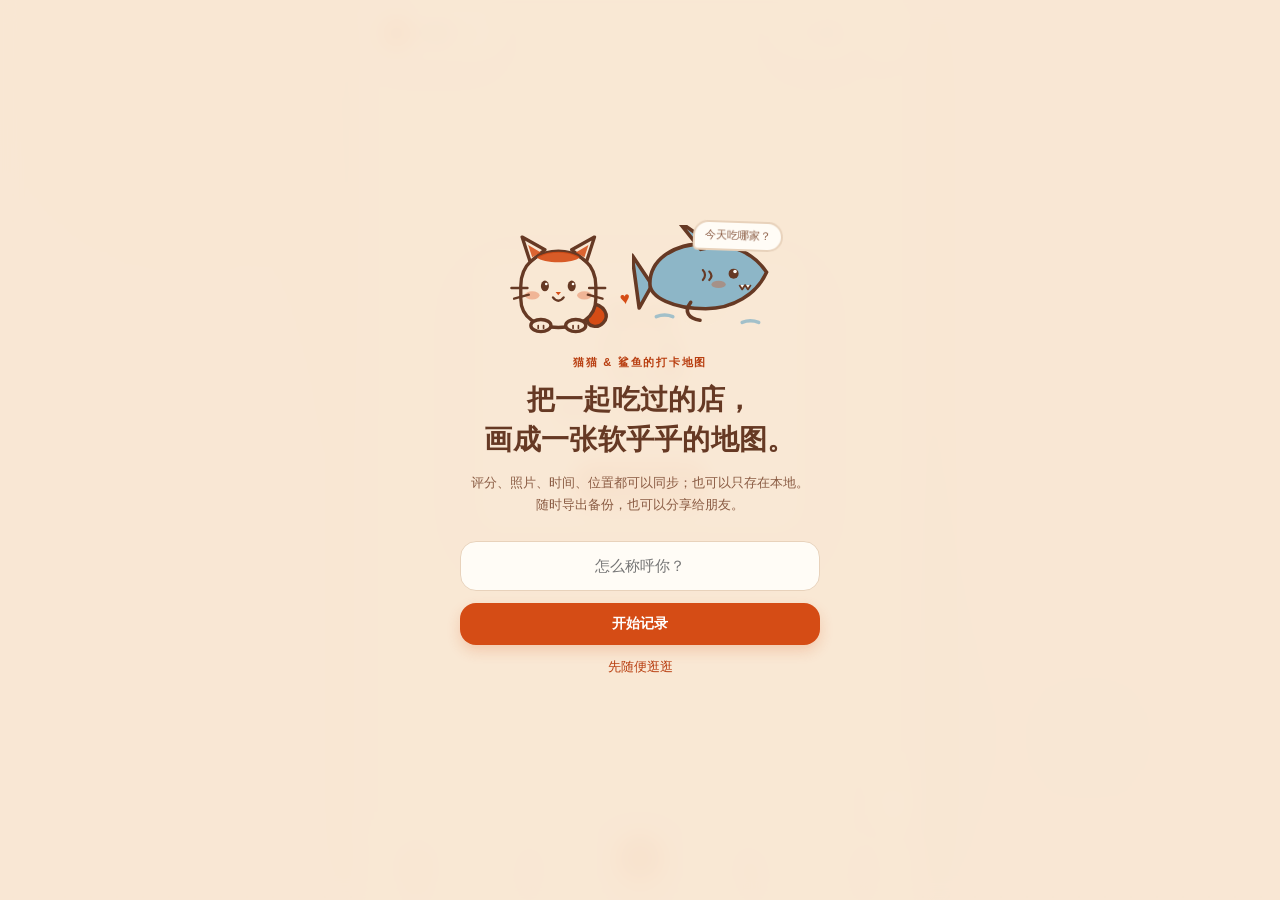
==== commit ead1d75d: "style: v0.5 cream-orange-blue palette, chubby cat-shark, rounded type" ====
--- a/public-site/index.html
+++ b/public-site/index.html
@@ -16,8 +16,8 @@
     <link rel="manifest" href="./manifest.webmanifest" />
     <link rel="icon" type="image/svg+xml" href="./icon.svg" />
     <link rel="apple-touch-icon" href="./apple-touch-icon.png" />
-    <script type="module" crossorigin src="./assets/index-k0B5Zhkb.js"></script>
-    <link rel="stylesheet" crossorigin href="./assets/index-BgZZVdTS.css">
+    <script type="module" crossorigin src="./assets/index-DY-pYSWS.js"></script>
+    <link rel="stylesheet" crossorigin href="./assets/index-BOTqKPiv.css">
   </head>
   <body>
     <div id="root"></div>
--- a/public-site/assets/index-BOTqKPiv.css
+++ b/public-site/assets/index-BOTqKPiv.css
@@ -0,0 +1 @@
+.leaflet-pane,.leaflet-tile,.leaflet-marker-icon,.leaflet-marker-shadow,.leaflet-tile-container,.leaflet-pane>svg,.leaflet-pane>canvas,.leaflet-zoom-box,.leaflet-image-layer,.leaflet-layer{position:absolute;left:0;top:0}.leaflet-container{overflow:hidden}.leaflet-tile,.leaflet-marker-icon,.leaflet-marker-shadow{-webkit-user-select:none;-moz-user-select:none;user-select:none;-webkit-user-drag:none}.leaflet-tile::selection{background:transparent}.leaflet-safari .leaflet-tile{image-rendering:-webkit-optimize-contrast}.leaflet-safari .leaflet-tile-container{width:1600px;height:1600px;-webkit-transform-origin:0 0}.leaflet-marker-icon,.leaflet-marker-shadow{display:block}.leaflet-container .leaflet-overlay-pane svg{max-width:none!important;max-height:none!important}.leaflet-container .leaflet-marker-pane img,.leaflet-container .leaflet-shadow-pane img,.leaflet-container .leaflet-tile-pane img,.leaflet-container img.leaflet-image-layer,.leaflet-container .leaflet-tile{max-width:none!important;max-height:none!important;width:auto;padding:0}.leaflet-container img.leaflet-tile{mix-blend-mode:plus-lighter}.leaflet-container.leaflet-touch-zoom{-ms-touch-action:pan-x pan-y;touch-action:pan-x pan-y}.leaflet-container.leaflet-touch-drag{-ms-touch-action:pinch-zoom;touch-action:none;touch-action:pinch-zoom}.leaflet-container.leaflet-touch-drag.leaflet-touch-zoom{-ms-touch-action:none;touch-action:none}.leaflet-container{-webkit-tap-highlight-color:transparent}.leaflet-container a{-webkit-tap-highlight-color:rgba(51,181,229,.4)}.leaflet-tile{filter:inherit;visibility:hidden}.leaflet-tile-loaded{visibility:inherit}.leaflet-zoom-box{width:0;height:0;-moz-box-sizing:border-box;box-sizing:border-box;z-index:800}.leaflet-overlay-pane svg{-moz-user-select:none}.leaflet-pane{z-index:400}.leaflet-tile-pane{z-index:200}.leaflet-overlay-pane{z-index:400}.leaflet-shadow-pane{z-index:500}.leaflet-marker-pane{z-index:600}.leaflet-tooltip-pane{z-index:650}.leaflet-popup-pane{z-index:700}.leaflet-map-pane canvas{z-index:100}.leaflet-map-pane svg{z-index:200}.leaflet-vml-shape{width:1px;height:1px}.lvml{behavior:url(#default#VML);display:inline-block;position:absolute}.leaflet-control{position:relative;z-index:800;pointer-events:visiblePainted;pointer-events:auto}.leaflet-top,.leaflet-bottom{position:absolute;z-index:1000;pointer-events:none}.leaflet-top{top:0}.leaflet-right{right:0}.leaflet-bottom{bottom:0}.leaflet-left{left:0}.leaflet-control{float:left;clear:both}.leaflet-right .leaflet-control{float:right}.leaflet-top .leaflet-control{margin-top:10px}.leaflet-bottom .leaflet-control{margin-bottom:10px}.leaflet-left .leaflet-control{margin-left:10px}.leaflet-right .leaflet-control{margin-right:10px}.leaflet-fade-anim .leaflet-popup{opacity:0;-webkit-transition:opacity .2s linear;-moz-transition:opacity .2s linear;transition:opacity .2s linear}.leaflet-fade-anim .leaflet-map-pane .leaflet-popup{opacity:1}.leaflet-zoom-animated{-webkit-transform-origin:0 0;-ms-transform-origin:0 0;transform-origin:0 0}svg.leaflet-zoom-animated{will-change:transform}.leaflet-zoom-anim .leaflet-zoom-animated{-webkit-transition:-webkit-transform .25s cubic-bezier(0,0,.25,1);-moz-transition:-moz-transform .25s cubic-bezier(0,0,.25,1);transition:transform .25s cubic-bezier(0,0,.25,1)}.leaflet-zoom-anim .leaflet-tile,.leaflet-pan-anim .leaflet-tile{-webkit-transition:none;-moz-transition:none;transition:none}.leaflet-zoom-anim .leaflet-zoom-hide{visibility:hidden}.leaflet-interactive{cursor:pointer}.leaflet-grab{cursor:-webkit-grab;cursor:-moz-grab;cursor:grab}.leaflet-crosshair,.leaflet-crosshair .leaflet-interactive{cursor:crosshair}.leaflet-popup-pane,.leaflet-control{cursor:auto}.leaflet-dragging .leaflet-grab,.leaflet-dragging .leaflet-grab .leaflet-interactive,.leaflet-dragging .leaflet-marker-draggable{cursor:move;cursor:-webkit-grabbing;cursor:-moz-grabbing;cursor:grabbing}.leaflet-marker-icon,.leaflet-marker-shadow,.leaflet-image-layer,.leaflet-pane>svg path,.leaflet-tile-container{pointer-events:none}.leaflet-marker-icon.leaflet-interactive,.leaflet-image-layer.leaflet-interactive,.leaflet-pane>svg path.leaflet-interactive,svg.leaflet-image-layer.leaflet-interactive path{pointer-events:visiblePainted;pointer-events:auto}.leaflet-container{background:#ddd;outline-offset:1px}.leaflet-container a{color:#0078a8}.leaflet-zoom-box{border:2px dotted #38f;background:#ffffff80}.leaflet-container{font-family:Helvetica Neue,Arial,Helvetica,sans-serif;font-size:12px;font-size:.75rem;line-height:1.5}.leaflet-bar{box-shadow:0 1px 5px #000000a6;border-radius:4px}.leaflet-bar a{background-color:#fff;border-bottom:1px solid #ccc;width:26px;height:26px;line-height:26px;display:block;text-align:center;text-decoration:none;color:#000}.leaflet-bar a,.leaflet-control-layers-toggle{background-position:50% 50%;background-repeat:no-repeat;display:block}.leaflet-bar a:hover,.leaflet-bar a:focus{background-color:#f4f4f4}.leaflet-bar a:first-child{border-top-left-radius:4px;border-top-right-radius:4px}.leaflet-bar a:last-child{border-bottom-left-radius:4px;border-bottom-right-radius:4px;border-bottom:none}.leaflet-bar a.leaflet-disabled{cursor:default;background-color:#f4f4f4;color:#bbb}.leaflet-touch .leaflet-bar a{width:30px;height:30px;line-height:30px}.leaflet-touch .leaflet-bar a:first-child{border-top-left-radius:2px;border-top-right-radius:2px}.leaflet-touch .leaflet-bar a:last-child{border-bottom-left-radius:2px;border-bottom-right-radius:2px}.leaflet-control-zoom-in,.leaflet-control-zoom-out{font:700 18px Lucida Console,Monaco,monospace;text-indent:1px}.leaflet-touch .leaflet-control-zoom-in,.leaflet-touch .leaflet-control-zoom-out{font-size:22px}.leaflet-control-layers{box-shadow:0 1px 5px #0006;background:#fff;border-radius:5px}.leaflet-control-layers-toggle{background-image:url([data-uri]);width:36px;height:36px}.leaflet-retina .leaflet-control-layers-toggle{background-image:url([data-uri]);background-size:26px 26px}.leaflet-touch .leaflet-control-layers-toggle{width:44px;height:44px}.leaflet-control-layers .leaflet-control-layers-list,.leaflet-control-layers-expanded .leaflet-control-layers-toggle{display:none}.leaflet-control-layers-expanded .leaflet-control-layers-list{display:block;position:relative}.leaflet-control-layers-expanded{padding:6px 10px 6px 6px;color:#333;background:#fff}.leaflet-control-layers-scrollbar{overflow-y:scroll;overflow-x:hidden;padding-right:5px}.leaflet-control-layers-selector{margin-top:2px;position:relative;top:1px}.leaflet-control-layers label{display:block;font-size:13px;font-size:1.08333em}.leaflet-control-layers-separator{height:0;border-top:1px solid #ddd;margin:5px -10px 5px -6px}.leaflet-default-icon-path{background-image:url([data-uri])}.leaflet-container .leaflet-control-attribution{background:#fff;background:#fffc;margin:0}.leaflet-control-attribution,.leaflet-control-scale-line{padding:0 5px;color:#333;line-height:1.4}.leaflet-control-attribution a{text-decoration:none}.leaflet-control-attribution a:hover,.leaflet-control-attribution a:focus{text-decoration:underline}.leaflet-attribution-flag{display:inline!important;vertical-align:baseline!important;width:1em;height:.6669em}.leaflet-left .leaflet-control-scale{margin-left:5px}.leaflet-bottom .leaflet-control-scale{margin-bottom:5px}.leaflet-control-scale-line{border:2px solid #777;border-top:none;line-height:1.1;padding:2px 5px 1px;white-space:nowrap;-moz-box-sizing:border-box;box-sizing:border-box;background:#fffc;text-shadow:1px 1px #fff}.leaflet-control-scale-line:not(:first-child){border-top:2px solid #777;border-bottom:none;margin-top:-2px}.leaflet-control-scale-line:not(:first-child):not(:last-child){border-bottom:2px solid #777}.leaflet-touch .leaflet-control-attribution,.leaflet-touch .leaflet-control-layers,.leaflet-touch .leaflet-bar{box-shadow:none}.leaflet-touch .leaflet-control-layers,.leaflet-touch .leaflet-bar{border:2px solid rgba(0,0,0,.2);background-clip:padding-box}.leaflet-popup{position:absolute;text-align:center;margin-bottom:20px}.leaflet-popup-content-wrapper{padding:1px;text-align:left;border-radius:12px}.leaflet-popup-content{margin:13px 24px 13px 20px;line-height:1.3;font-size:13px;font-size:1.08333em;min-height:1px}.leaflet-popup-content p{margin:1.3em 0}.leaflet-popup-tip-container{width:40px;height:20px;position:absolute;left:50%;margin-top:-1px;margin-left:-20px;overflow:hidden;pointer-events:none}.leaflet-popup-tip{width:17px;height:17px;padding:1px;margin:-10px auto 0;pointer-events:auto;-webkit-transform:rotate(45deg);-moz-transform:rotate(45deg);-ms-transform:rotate(45deg);transform:rotate(45deg)}.leaflet-popup-content-wrapper,.leaflet-popup-tip{background:#fff;color:#333;box-shadow:0 3px 14px #0006}.leaflet-container a.leaflet-popup-close-button{position:absolute;top:0;right:0;border:none;text-align:center;width:24px;height:24px;font:16px/24px Tahoma,Verdana,sans-serif;color:#757575;text-decoration:none;background:transparent}.leaflet-container a.leaflet-popup-close-button:hover,.leaflet-container a.leaflet-popup-close-button:focus{color:#585858}.leaflet-popup-scrolled{overflow:auto}.leaflet-oldie .leaflet-popup-content-wrapper{-ms-zoom:1}.leaflet-oldie .leaflet-popup-tip{width:24px;margin:0 auto;-ms-filter:"progid:DXImageTransform.Microsoft.Matrix(M11=0.70710678, M12=0.70710678, M21=-0.70710678, M22=0.70710678)";filter:progid:DXImageTransform.Microsoft.Matrix(M11=.70710678,M12=.70710678,M21=-.70710678,M22=.70710678)}.leaflet-oldie .leaflet-control-zoom,.leaflet-oldie .leaflet-control-layers,.leaflet-oldie .leaflet-popup-content-wrapper,.leaflet-oldie .leaflet-popup-tip{border:1px solid #999}.leaflet-div-icon{background:#fff;border:1px solid #666}.leaflet-tooltip{position:absolute;padding:6px;background-color:#fff;border:1px solid #fff;border-radius:3px;color:#222;white-space:nowrap;-webkit-user-select:none;-moz-user-select:none;-ms-user-select:none;user-select:none;pointer-events:none;box-shadow:0 1px 3px #0006}.leaflet-tooltip.leaflet-interactive{cursor:pointer;pointer-events:auto}.leaflet-tooltip-top:before,.leaflet-tooltip-bottom:before,.leaflet-tooltip-left:before,.leaflet-tooltip-right:before{position:absolute;pointer-events:none;border:6px solid transparent;background:transparent;content:""}.leaflet-tooltip-bottom{margin-top:6px}.leaflet-tooltip-top{margin-top:-6px}.leaflet-tooltip-bottom:before,.leaflet-tooltip-top:before{left:50%;margin-left:-6px}.leaflet-tooltip-top:before{bottom:0;margin-bottom:-12px;border-top-color:#fff}.leaflet-tooltip-bottom:before{top:0;margin-top:-12px;margin-left:-6px;border-bottom-color:#fff}.leaflet-tooltip-left{margin-left:-6px}.leaflet-tooltip-right{margin-left:6px}.leaflet-tooltip-left:before,.leaflet-tooltip-right:before{top:50%;margin-top:-6px}.leaflet-tooltip-left:before{right:0;margin-right:-12px;border-left-color:#fff}.leaflet-tooltip-right:before{left:0;margin-left:-12px;border-right-color:#fff}@media print{.leaflet-control{-webkit-print-color-adjust:exact;print-color-adjust:exact}}:root{--bg: #fbf6ef;--bg-2: #f3e9dc;--card: #ffffff;--ink: #3e3530;--ink-2: #857466;--ink-3: #b3a294;--brand: #e8896b;--brand-deep: #d96c4a;--brand-2: #f2c6a0;--brand-soft: #fbe7da;--green: #6f9374;--green-soft: #e9f0e6;--line: #efe2d3;--shadow: 0 8px 24px rgba(120, 90, 60, .08);--tab-h: 62px;--font-display: "Songti SC", "STSong", "Noto Serif SC", "SimSun", serif;--font-body: -apple-system, BlinkMacSystemFont, "PingFang SC", "Helvetica Neue", Arial, "Noto Sans SC", sans-serif}*{box-sizing:border-box;-webkit-tap-highlight-color:transparent}html,body{margin:0;padding:0}body{font-family:var(--font-body);color:var(--ink);background-color:#e9dfd2;background-image:radial-gradient(#dccdbb 1px,transparent 1px);background-size:22px 22px;-webkit-font-smoothing:antialiased;text-rendering:optimizeLegibility}#root{min-height:100dvh}h1,h2,h3,h4,p{margin:0}h1,h2,h3{font-family:var(--font-display);font-weight:600;letter-spacing:.02em}button,input,textarea,select{font-family:inherit}a{color:inherit}.main{position:relative;max-width:560px;min-height:100dvh;margin:0 auto;background:var(--bg)}.main.with-tab{padding-bottom:calc(var(--tab-h) + env(safe-area-inset-bottom))}@media(min-width:640px){.main{box-shadow:0 0 80px #50321e2e}}.page{min-height:100dvh;padding:0 18px 36px}.eyebrow{font-size:11px;letter-spacing:.16em;color:var(--ink-3);margin:0 0 3px}.muted{color:var(--ink-3)}.splash{min-height:100dvh;display:flex;flex-direction:column;align-items:center;justify-content:center;gap:14px;background:var(--bg);color:var(--ink-3);font-size:12px}.splash-mark{font-family:var(--font-display);font-size:30px;color:var(--brand);letter-spacing:.1em}.welcome{position:fixed;top:0;right:0;bottom:0;left:0;z-index:1500;background:#fbf6eff5;-webkit-backdrop-filter:blur(10px);backdrop-filter:blur(10px);display:flex;align-items:center;justify-content:center;padding:24px}.welcome-card{width:100%;max-width:360px;text-align:center}.welcome-mark{width:62px;height:62px;margin:0 auto 18px;border-radius:22px;background:linear-gradient(145deg,#f3a383,var(--brand-deep));color:#fff;display:grid;place-items:center;font-family:var(--font-display);font-size:28px;box-shadow:0 12px 28px #d96c4a59}.welcome-kicker{font-size:11px;letter-spacing:.22em;color:var(--brand);margin-bottom:10px}.welcome-card h1{font-size:27px;line-height:1.45;margin-bottom:12px}.welcome-desc{font-size:12.5px;line-height:1.8;color:var(--ink-2);margin-bottom:24px}.welcome-input{width:100%;height:50px;border-radius:16px;border:1px solid var(--line);background:#fff;padding:0 16px;font-size:15px;color:var(--ink);outline:none;margin-bottom:12px;text-align:center}.welcome-input:focus{border-color:var(--brand-2);box-shadow:0 0 0 4px #f2c6a040}.welcome-card .link-btn{margin-top:14px}.tabbar{position:fixed;bottom:0;left:50%;transform:translate(-50%);width:100%;max-width:560px;height:calc(var(--tab-h) + env(safe-area-inset-bottom));padding-bottom:env(safe-area-inset-bottom);background:#fffcf7f0;-webkit-backdrop-filter:blur(16px);backdrop-filter:blur(16px);border-top:1px solid var(--line);display:grid;grid-template-columns:repeat(5,1fr);align-items:center;z-index:900}.tab{display:flex;flex-direction:column;align-items:center;gap:3px;font-size:10px;color:var(--ink-3);text-decoration:none;padding-top:8px;transition:color .15s}.tab-fab{width:54px;height:54px;margin:-24px auto 0;border-radius:50%;background:linear-gradient(140deg,#f19c7b,#e07a5f);color:#fff;display:flex;align-items:center;justify-content:center;box-shadow:0 10px 22px #e07a5f66;border:4px solid #fffcf7;text-decoration:none}.tab-fab svg{width:24px;height:24px}.btn{display:inline-flex;align-items:center;justify-content:center;gap:6px;border:none;border-radius:14px;padding:12px 18px;font-size:14px;font-weight:600;cursor:pointer;text-decoration:none;transition:transform .12s,opacity .15s,background .15s}.btn:active{transform:scale(.98)}.btn:disabled{opacity:.55;cursor:not-allowed}.btn-primary{background:var(--brand);color:#fff;box-shadow:0 6px 16px #e8896b4d}.btn-ghost{background:#fff;color:var(--ink);border:1px solid var(--line)}.btn-block{width:100%}.btn-sm{padding:9px 14px;font-size:13px;border-radius:12px}.btn-lg{padding:16px;font-size:16px;border-radius:18px}.link-btn{display:inline-block;border:none;background:none;padding:0;color:var(--brand-deep);font-size:12.5px;font-weight:500;cursor:pointer;text-decoration:none}.icon-btn{width:40px;height:40px;border-radius:50%;border:none;background:transparent;color:var(--ink);display:grid;place-items:center;cursor:pointer;flex:none}.round-btn{width:42px;height:42px;border-radius:50%;border:none;background:#fffcf7f5;box-shadow:var(--shadow);color:var(--ink);display:grid;place-items:center;cursor:pointer;position:relative;flex:none}.round-btn.glass{background:#ffffffdb;-webkit-backdrop-filter:blur(10px);backdrop-filter:blur(10px)}.has-badge .round-badge{display:grid}.round-badge{position:absolute;top:-1px;right:-1px;min-width:17px;height:17px;padding:0 4px;border-radius:99px;background:var(--brand);color:#fff;font-size:10px;display:grid;place-items:center;border:2px solid #fffcf7}.chips{display:flex;align-items:center;gap:8px}.chips.wrap{flex-wrap:wrap}.chip{display:inline-flex;align-items:center;gap:4px;padding:7px 12px;border-radius:99px;border:1px solid var(--line);background:#fff;color:var(--ink-2);font-size:13px;white-space:nowrap;cursor:pointer;transition:background .15s,color .15s,border-color .15s}.chip.active{background:var(--brand);border-color:var(--brand);color:#fff}.chip-dashed{border-style:dashed;border-color:#dcc9b6;color:var(--ink-3)}.category-chip span{font-size:14px}.stars{display:inline-flex;align-items:center;gap:1px;line-height:1}.star{position:relative;display:inline-block;width:1em;height:1em;padding:0;border:none;background:none;font-size:inherit;line-height:1;cursor:default}.star-bg{color:#e9dccb}.star-fg{position:absolute;left:0;top:0;overflow:hidden;white-space:nowrap;color:var(--brand)}.stars-input .star{cursor:pointer;transition:transform .1s}.stars-input .star:active{transform:scale(.88)}.dot{width:3px;height:3px;border-radius:50%;background:var(--ink-3);display:inline-block}.badge{font-size:10px;padding:2px 6px;border-radius:6px;flex:none;line-height:1.5}.badge-green{background:var(--green-soft);color:var(--green)}.toast{position:fixed;left:50%;top:calc(18px + env(safe-area-inset-top));transform:translate(-50%);background:#3e3530f0;color:#fffcf7;padding:10px 16px;border-radius:12px;font-size:13px;z-index:2500;max-width:82vw;text-align:center;animation:fade .2s ease;box-shadow:0 8px 24px #0000002e}.empty{display:flex;flex-direction:column;align-items:center;text-align:center;padding:64px 24px;gap:10px}.empty-icon{width:72px;height:72px;border-radius:24px;background:var(--brand-soft);color:var(--brand-deep);display:grid;place-items:center;margin-bottom:6px}.empty h3{font-size:18px}.empty p{font-size:13px;color:var(--ink-2);line-height:1.7;max-width:260px}.empty .btn{margin-top:12px}.skeleton-block{height:60dvh;margin-top:80px;border-radius:24px;background:linear-gradient(100deg,#f4ebdf 20%,#faf3e9,#f4ebdf 60%);background-size:200% 100%;animation:shimmer 1.4s infinite linear}.photo-ph{display:block;background:linear-gradient(135deg,#f4e9db,#efe2d2)}.map-page{position:relative;height:calc(100dvh - var(--tab-h) - env(safe-area-inset-bottom));overflow:hidden;background:#e9e1d5}.map-wrap{position:relative;width:100%;height:100%;overflow:hidden;background:#e9e1d5}.map-canvas,.map-full{position:absolute;top:0;right:0;bottom:0;left:0}.map-wrap .leaflet-container{width:100%;height:100%;background:#ece4d8;font-family:var(--font-body)}.leaflet-control-zoom{border:none!important;box-shadow:var(--shadow)!important;border-radius:12px!important;overflow:hidden}.leaflet-control-zoom a{color:var(--ink)!important;background:#fffcf7!important;border-color:var(--line)!important}.leaflet-control-attribution{background:#fffcf7c7!important;font-size:9px!important;color:#a1907f!important}.leaflet-control-attribution a{color:#a1907f!important}.map-topbar{z-index:700;position:absolute;top:calc(12px + env(safe-area-inset-top));left:16px;right:16px;display:flex;justify-content:space-between;align-items:center;z-index:400}.brand-pill{display:flex;align-items:center;gap:8px;background:#fffcf7f0;-webkit-backdrop-filter:blur(10px);backdrop-filter:blur(10px);padding:6px 12px 6px 6px;border-radius:16px;box-shadow:var(--shadow)}.brand-mark{width:30px;height:30px;border-radius:10px;background:linear-gradient(145deg,#f2a081,var(--brand-deep));color:#fff;display:grid;place-items:center;font-family:var(--font-display);font-size:15px}.brand-name{font-family:var(--font-display);font-size:16px;font-weight:600}.brand-count{font-size:11px;background:var(--brand-soft);color:var(--brand-deep);border-radius:99px;padding:2px 7px}.map-empty-card{z-index:650;position:absolute;left:50%;top:50%;transform:translate(-50%,-58%);width:min(320px,84%);background:#fffcf7f7;-webkit-backdrop-filter:blur(12px);backdrop-filter:blur(12px);border-radius:26px;padding:26px 22px;text-align:center;box-shadow:0 18px 50px #50321e29;z-index:350}.map-empty-card.slim{padding:18px;width:min(280px,80%)}.map-empty-card h3{font-size:18px;margin-bottom:6px}.map-empty-card p{font-size:12.5px;color:var(--ink-2);line-height:1.7;margin-bottom:16px}.map-empty-emoji{font-size:34px;margin-bottom:8px}.map-card{z-index:650;position:absolute;left:14px;right:14px;bottom:16px;background:#fffcf7;border-radius:20px;box-shadow:0 12px 34px #50321e33;z-index:400;overflow:hidden}.map-card-main{display:flex;align-items:center;gap:12px;width:100%;padding:12px 34px 12px 12px;border:none;background:none;text-align:left;cursor:pointer}.map-card-thumb{width:66px;height:66px;border-radius:14px;object-fit:cover;flex:none;background:var(--bg-2)}.map-card-ph{display:grid;place-items:center;color:var(--brand)}.map-card-body{flex:1;min-width:0;display:flex;flex-direction:column;gap:3px}.map-card-title{display:flex;align-items:center;gap:8px}.map-card-title b{font-size:15px;white-space:nowrap;overflow:hidden;text-overflow:ellipsis}.map-card-rating{color:var(--brand);font-size:13px;font-weight:700}.map-card-sub{font-size:11.5px;color:var(--ink-3);white-space:nowrap;overflow:hidden;text-overflow:ellipsis}.map-card-arrow{display:none}.map-card-close{position:absolute;top:8px;right:8px;width:26px;height:26px;border-radius:50%;border:none;background:var(--bg-2);color:var(--ink-2);display:grid;place-items:center;z-index:2;cursor:pointer}.shiji-marker{background:none;border:none}.pin{width:34px;height:34px;border-radius:50% 50% 50% 4px;transform:rotate(-45deg);background:var(--brand);display:grid;place-items:center;box-shadow:0 4px 10px #783c1e59;border:2.5px solid #fff;transition:transform .15s}.pin span{transform:rotate(45deg);color:#fff;font-size:13px;line-height:1}.pin.p5{background:#d96c4a}.pin.p4{background:#e8896b}.pin.p3{background:#efa985}.pin.p2{background:#c9b3a0}.pin.p0{background:#b3a294}.pin.is-selected{transform:rotate(-45deg) scale(1.16);box-shadow:0 0 0 5px #e8896b52,0 6px 14px #783c1e4d}.cluster{width:44px;height:44px;border-radius:50%;background:#e8896bf0;color:#fff;display:grid;place-items:center;border:3px solid #fffcf7;box-shadow:0 6px 16px #783c1e47;font-size:13px}.map-crosshair{position:absolute;left:50%;top:50%;transform:translate(-50%,-100%);z-index:650;pointer-events:none;display:flex;flex-direction:column;align-items:center}.crosshair-pin{width:40px;height:40px;border-radius:50% 50% 50% 4px;transform:rotate(-45deg);background:var(--brand);border:3px solid #fff;box-shadow:0 8px 20px #783c1e59;display:grid;place-items:center}.crosshair-pin span{transform:rotate(45deg);color:#fff;font-size:14px}.crosshair-dot{width:12px;height:5px;border-radius:50%;background:#3c281938;margin-top:6px}.map-pick-box{position:relative;height:300px;border-radius:20px;overflow:hidden;background:var(--bg-2)}.map-locate{position:absolute;right:10px;top:10px;z-index:650;display:inline-flex;align-items:center;gap:5px;border:none;background:#fffcf7;color:var(--ink);border-radius:99px;padding:7px 11px;font-size:11.5px;box-shadow:var(--shadow);cursor:pointer}.map-hint{text-align:center;font-size:11.5px;color:var(--ink-3);margin:10px 0 14px}.list-page{padding-top:0}.list-head{position:sticky;top:0;z-index:300;background:linear-gradient(var(--bg) 82%,rgba(251,246,239,.86));padding:calc(16px + env(safe-area-inset-top)) 0 8px;margin:0 0 6px}.list-title-row{display:flex;justify-content:space-between;align-items:flex-end;margin-bottom:12px}.list-title-row h1{font-size:30px;line-height:1.1}.search-box{display:flex;align-items:center;gap:8px;background:#fff;border:1px solid var(--line);border-radius:14px;padding:0 12px;height:44px;color:var(--ink-3)}.search-box input{flex:1;min-width:0;border:none;outline:none;background:none;font-size:14px;color:var(--ink)}.search-box input::placeholder{color:var(--ink-3)}.group-row{display:flex;gap:6px;overflow-x:auto;padding:10px 18px 4px;margin:0 -18px;scrollbar-width:none}.group-row::-webkit-scrollbar{display:none}.list-meta-row{display:flex;justify-content:space-between;align-items:center;font-size:11.5px;color:var(--ink-3);padding:6px 2px 2px}.list-meta-row b{color:var(--brand-deep)}.sort-select{border:none;background:transparent;color:var(--ink-2);font-size:11.5px;outline:none;padding:4px}.groups{padding-top:8px}.group+.group{margin-top:22px}.group-head{display:flex;align-items:baseline;gap:8px;padding:0 2px 8px}.group-head h2{font-size:16px}.group-head span{font-size:11px;color:var(--ink-3)}.list-foot{text-align:center;font-size:11px;color:var(--ink-3);padding:26px 0 8px}.visit-card{display:flex;align-items:center;gap:12px;background:#fff;border:1px solid rgba(239,228,215,.75);border-radius:18px;padding:10px;box-shadow:0 2px 10px #785a3c0d;cursor:pointer;text-align:left;outline:none;transition:transform .12s,box-shadow .15s}.visit-card:active{transform:scale(.993);box-shadow:0 1px 4px #785a3c0f}.visit-card+.visit-card{margin-top:10px}.visit-card.is-compact{padding:8px}.vc-thumb-wrap{position:relative;flex:none;width:72px;height:72px;border-radius:14px;overflow:hidden;background:var(--bg-2)}.is-compact .vc-thumb-wrap{width:58px;height:58px}.vc-thumb{width:100%;height:100%;object-fit:cover;display:block}.vc-thumb-empty{display:grid;place-items:center;font-size:26px}.vc-count{position:absolute;right:4px;bottom:4px;background:#00000073;color:#fff;font-size:10px;padding:1px 5px;border-radius:8px}.vc-main{flex:1;min-width:0;display:flex;flex-direction:column}.vc-top{display:flex;align-items:center;gap:6px}.vc-name{font-weight:600;font-size:15px;white-space:nowrap;overflow:hidden;text-overflow:ellipsis}.vc-meta{display:flex;align-items:center;gap:6px;font-size:11.5px;color:var(--ink-2);margin-top:4px;flex-wrap:wrap}.vc-meta b{color:var(--brand);font-size:12px}.vc-sub{font-size:11.5px;color:var(--ink-3);margin-top:4px;white-space:nowrap;overflow:hidden;text-overflow:ellipsis}.vc-arrow{color:var(--ink-3);flex:none}.sheet-wrap{position:fixed;top:0;right:0;bottom:0;left:0;z-index:1000;display:flex;align-items:flex-end;justify-content:center}.sheet-backdrop{position:absolute;top:0;right:0;bottom:0;left:0;background:#32231970;-webkit-backdrop-filter:blur(2px);backdrop-filter:blur(2px);animation:fade .2s ease}.sheet{position:relative;width:100%;max-width:560px;background:#fffcf7;border-radius:24px 24px 0 0;max-height:90dvh;display:flex;flex-direction:column;padding-bottom:env(safe-area-inset-bottom);animation:slide-up .28s cubic-bezier(.2,.9,.3,1)}.sheet-full{height:93dvh;max-height:93dvh}.sheet-grab{width:38px;height:4px;border-radius:99px;background:#e4d6c6;margin:10px auto 0;flex:none}.sheet-head{display:flex;align-items:center;justify-content:space-between;padding:8px 18px 4px;flex:none}.sheet-head h3{font-size:18px}.sheet-body{overflow-y:auto;padding:8px 18px 24px;flex:1;overscroll-behavior:contain}.sheet-footer{padding:10px 18px 16px;border-top:1px solid var(--line);background:#fffcf7}.shop-tabs{display:grid;grid-template-columns:repeat(4,1fr);gap:4px;background:var(--bg-2);border-radius:12px;padding:4px;margin:4px 0 14px;flex:none}.shop-tab{border:none;background:transparent;border-radius:9px;padding:8px 4px;font-size:12.5px;color:var(--ink-2);cursor:pointer}.shop-tab.active{background:#fffcf7;color:var(--ink);font-weight:600;box-shadow:0 1px 4px #785a3c1a}.shop-panel{padding-bottom:10px}.search-row{display:flex;gap:8px;align-items:center;margin-bottom:12px}.search-row .search-box{flex:1}.notice{display:flex;gap:10px;padding:12px;border-radius:14px;background:#fdf3e7;border:1px solid #f3e0c9;color:var(--ink-2);margin-bottom:12px}.notice svg{flex:none;color:var(--brand-deep);margin-top:2px}.notice b{font-size:12.5px;color:var(--ink);display:block;margin-bottom:3px}.notice p{font-size:11.5px;line-height:1.6;margin-bottom:4px}.loading-row{text-align:center;font-size:12px;color:var(--ink-3);padding:18px}.poi-list{display:flex;flex-direction:column;gap:2px}.poi-item{display:flex;align-items:flex-start;gap:10px;padding:11px 8px;border:none;background:none;border-bottom:1px solid #f4ebdf;text-align:left;cursor:pointer;border-radius:8px}.poi-item:active{background:#fbf3e8}.poi-pin{width:30px;height:30px;border-radius:10px;background:var(--brand-soft);color:var(--brand-deep);display:grid;place-items:center;flex:none}.poi-main{display:flex;flex-direction:column;gap:3px;min-width:0}.poi-main b{font-size:14px;font-weight:600}.poi-main small{font-size:11.5px;color:var(--ink-3);line-height:1.5}.shop-tip{display:flex;align-items:center;gap:6px;font-size:11.5px;color:var(--ink-3);padding:12px 4px;line-height:1.6}.shop-map-panel{display:flex;flex-direction:column}.parsed-box{margin-top:14px;padding:14px;border-radius:16px;background:#fff;border:1px solid var(--line)}.row-2{display:grid;grid-template-columns:1fr 1fr;gap:8px}.field{display:block;margin-bottom:14px}.field>span{display:flex;align-items:center;gap:5px;font-size:12px;color:var(--ink-2);margin-bottom:6px}.field input,.field textarea,.field select,.textarea{width:100%;border:1px solid var(--line);background:#fff;border-radius:12px;padding:11px 12px;font-size:14px;color:var(--ink);outline:none;transition:border-color .15s,box-shadow .15s}.field input:focus,.field textarea:focus,.textarea:focus{border-color:var(--brand-2);box-shadow:0 0 0 3px #f2c6a040}textarea.textarea{width:100%;border:1px solid var(--line);background:#fff;border-radius:12px;padding:11px 12px;font-size:14px;color:var(--ink);outline:none;resize:vertical;line-height:1.65;min-height:84px}.field-hint{font-size:11px;color:var(--ink-3);line-height:1.6;margin:-4px 0 12px}.field-error{font-size:12px;color:#c0563b;line-height:1.6;margin:8px 0}.form-grid{display:grid;grid-template-columns:1fr 1fr;gap:10px}.form-grid .field{margin-bottom:0}.form-hint{font-size:11.5px;color:var(--ink-3);text-align:center;margin-top:4px}.form-hint-inline{font-size:10.5px;color:var(--ink-3)}.form-card{background:#fff;border:1px solid rgba(239,228,215,.75);border-radius:20px;padding:16px;margin-bottom:12px;box-shadow:0 2px 12px #785a3c0a}.form-card-head{display:flex;align-items:center;justify-content:space-between;margin-bottom:12px}.rating-card{text-align:center;padding:20px 16px 16px}.rating-card .form-card-head{justify-content:center;gap:10px;margin-bottom:10px}.rating-word{color:var(--brand);font-family:var(--font-display);font-size:20px}.rating-card .stars{justify-content:center}.tag-input{display:flex;flex-wrap:wrap;gap:6px;border:1px solid var(--line);border-radius:12px;padding:8px;background:#fff;min-height:46px;align-items:center}.tag-input input{flex:1;min-width:110px;border:none;outline:none;font-size:14px;padding:4px;color:var(--ink);background:transparent}.tag-chip,.dish-chip,.tag-pill{display:inline-flex;align-items:center;gap:4px;background:var(--brand-soft);color:#b4603f;border-radius:8px;padding:4px 8px;font-size:12px}.tag-chip button{border:none;background:none;padding:0;color:inherit;display:grid;place-items:center;cursor:pointer}.tag-pill{background:#f1eee7;color:var(--ink-2)}.dish-chip{background:#fff3e6;color:#b4603f;font-size:13px;padding:6px 10px;border-radius:10px}.edit-page{padding:0 18px calc(36px + env(safe-area-inset-bottom));background:var(--bg)}.edit-topbar{position:sticky;top:0;z-index:400;display:flex;align-items:center;justify-content:space-between;height:calc(56px + env(safe-area-inset-top));padding-top:env(safe-area-inset-top);margin:0 -18px;padding-left:8px;padding-right:8px;background:#fbf6eff0;-webkit-backdrop-filter:blur(12px);backdrop-filter:blur(12px)}.edit-topbar h1{font-size:17px;font-weight:600}.save-text{border:none;background:none;color:var(--brand-deep);font-size:14px;font-weight:600;padding:10px 12px;cursor:pointer}.edit-body{padding-top:12px}.shop-card{display:flex;align-items:center;gap:12px;width:100%;background:linear-gradient(135deg,#fff9f2,#fdf0e4);border:1px solid #f3e2d2;border-radius:20px;padding:14px;text-align:left;margin-bottom:12px;cursor:pointer}.shop-card-icon{width:46px;height:46px;border-radius:14px;background:#fff;display:grid;place-items:center;color:var(--ink-3);flex:none;box-shadow:0 2px 8px #785a3c14}.shop-card-icon.has-loc{background:linear-gradient(145deg,#f2a081,var(--brand-deep));color:#fff}.shop-card-main{display:flex;flex-direction:column;gap:2px;flex:1;min-width:0}.shop-card-main small{font-size:10.5px;color:var(--ink-3)}.shop-card-main b{font-size:16px;white-space:nowrap;overflow:hidden;text-overflow:ellipsis}.shop-card-main em{font-style:normal;font-size:11.5px;color:var(--ink-2);white-space:nowrap;overflow:hidden;text-overflow:ellipsis}.inline-create{display:flex;gap:8px;margin-top:10px}.inline-create input{flex:1;border:1px solid var(--line);border-radius:12px;padding:10px 12px;font-size:13px;outline:none;background:#fff}.save-note{font-size:10.5px;color:var(--ink-3);text-align:center;padding:12px 0}.photo-grid{display:grid;grid-template-columns:repeat(3,1fr);gap:8px}.photo-item{position:relative;aspect-ratio:1;border-radius:14px;overflow:hidden;background:var(--bg-2)}.photo-thumb{width:100%;height:100%;object-fit:cover;display:block}.photo-add{aspect-ratio:1;border-radius:14px;border:1.5px dashed #e0cdb9;background:#fffdf9;color:var(--ink-3);display:flex;flex-direction:column;align-items:center;justify-content:center;gap:4px;font-size:10.5px;cursor:pointer}.photo-busy{font-size:10.5px}.photo-del{position:absolute;top:4px;right:4px;width:22px;height:22px;border-radius:50%;background:#00000080;color:#fff;border:none;display:grid;place-items:center;cursor:pointer}.photo-cover-tag{position:absolute;left:4px;bottom:4px;background:#e8896bf0;color:#fff;font-size:9px;padding:2px 6px;border-radius:6px}.photo-cover-btn{position:absolute;left:4px;bottom:4px;background:#ffffffeb;color:var(--ink-2);font-size:9px;padding:3px 6px;border-radius:6px;border:none;cursor:pointer}.photo-actions{display:flex;align-items:center;gap:8px;margin-top:10px;flex-wrap:wrap}.mini-btn{display:inline-flex;align-items:center;gap:5px;border:1px solid var(--line);background:#fff;color:var(--ink-2);border-radius:99px;padding:6px 11px;font-size:11.5px;cursor:pointer}.photo-hint{font-size:10.5px;color:var(--ink-3);margin-left:auto}.detail-page{padding-left:0;padding-right:0;background:var(--bg)}.detail-hero{position:relative;height:min(56vh,430px);background:var(--bg-2);overflow:hidden}.carousel{display:flex;overflow-x:auto;scroll-snap-type:x mandatory;height:100%;scrollbar-width:none}.carousel::-webkit-scrollbar{display:none}.carousel-item{flex:0 0 100%;height:100%;scroll-snap-align:center;border:none;padding:0;background:none;cursor:zoom-in}.carousel-img{width:100%;height:100%;object-fit:cover;display:block}.carousel-dots{position:absolute;bottom:18px;left:50%;transform:translate(-50%);display:flex;gap:5px;z-index:6}.carousel-dots span{width:5px;height:5px;border-radius:50%;background:#ffffff8c}.carousel-dots span.active{background:#fff;width:14px;border-radius:99px}.hero-placeholder{height:100%;display:grid;place-items:center;background:linear-gradient(145deg,#f7ead9,#f1ddc6);font-size:64px}.detail-top{position:absolute;top:calc(10px + env(safe-area-inset-top));left:14px;right:14px;display:flex;justify-content:space-between;z-index:10}.detail-sheet{margin:-24px 0 0;background:var(--bg);border-radius:26px 26px 0 0;padding:22px 20px calc(30px + env(safe-area-inset-bottom));position:relative;z-index:5}.detail-title-row{display:flex;justify-content:space-between;gap:12px;align-items:flex-start}.detail-title-row h1{font-size:24px;line-height:1.32}.detail-sub{color:var(--ink-2);font-size:12px;margin-top:6px}.detail-rating{flex:none;display:flex;flex-direction:column;align-items:flex-end;gap:3px}.detail-rating b{font-size:27px;color:var(--brand);line-height:1;font-family:var(--font-display)}.detail-rating span{font-size:10px;color:var(--ink-3)}.detail-addr{display:flex;align-items:flex-start;gap:6px;margin-top:12px;font-size:12.5px;color:var(--ink-2);line-height:1.6}.detail-addr svg{flex:none;margin-top:2px;color:var(--brand)}.detail-actions{display:grid;grid-template-columns:1fr 1fr;gap:8px;margin-top:16px}.detail-facts{display:grid;grid-template-columns:repeat(3,1fr);gap:8px;margin:18px 0 6px;padding:14px 0;border-top:1px solid var(--line);border-bottom:1px solid var(--line)}.detail-facts div{display:flex;flex-direction:column;gap:4px}.detail-facts span{font-size:10.5px;color:var(--ink-3)}.detail-facts b{font-size:14px}.detail-block{margin-top:20px}.detail-block h2{font-size:15px;margin-bottom:9px}.detail-note{font-size:13.5px;line-height:1.85;color:var(--ink-2);white-space:pre-wrap}.detail-map{height:190px;border-radius:18px;overflow:hidden;border:1px solid var(--line)}.trip-link{display:flex;align-items:center;gap:12px;width:100%;margin-top:22px;padding:12px;border-radius:16px;background:#fff;border:1px solid var(--line);cursor:pointer;text-align:left}.trip-link-icon{width:38px;height:38px;border-radius:12px;background:var(--brand-soft);display:grid;place-items:center;font-size:17px;flex:none}.trip-link-main{flex:1;display:flex;flex-direction:column;gap:2px;min-width:0}.trip-link-main small{font-size:10.5px;color:var(--ink-3)}.trip-link-main b{font-size:14px;white-space:nowrap;overflow:hidden;text-overflow:ellipsis}.danger-link{display:block;width:100%;margin:28px 0 0;padding:12px;border:none;background:none;color:#b8543d;font-size:12.5px;cursor:pointer}.lightbox{position:fixed;top:0;right:0;bottom:0;left:0;z-index:2000;background:#140f0cf0;display:flex;align-items:center;justify-content:center;animation:fade .2s ease}.lightbox-img{max-width:100vw;max-height:86dvh;object-fit:contain}.lightbox-close{position:absolute;top:calc(16px + env(safe-area-inset-top));right:16px;width:40px;height:40px;border-radius:50%;border:none;background:#ffffff24;color:#fff;display:grid;place-items:center;cursor:pointer}.lightbox-nav{position:absolute;top:50%;transform:translateY(-50%);width:44px;height:44px;border-radius:50%;border:none;background:#ffffff24;color:#fff;display:grid;place-items:center;cursor:pointer}.lightbox-nav.prev{left:12px}.lightbox-nav.next{right:12px}.stats-page{padding-top:calc(16px + env(safe-area-inset-top))}.page-head{margin-bottom:18px}.page-head h1{font-size:30px;line-height:1.15}.stats-hero{position:relative;overflow:hidden;border-radius:26px;padding:20px;background:linear-gradient(145deg,#3e3530,#5a4a3f);color:#fff8ef;box-shadow:0 14px 34px #3e35303d}.stats-hero:after{content:"";position:absolute;right:-46px;top:-46px;width:150px;height:150px;border-radius:50%;background:#e8896b4d;filter:blur(12px)}.stats-hero-top{display:flex;justify-content:space-between;font-size:11px;letter-spacing:.14em;color:#d9c7b6}.stats-big{display:flex;align-items:baseline;gap:6px;margin:8px 0 2px}.stats-big b{font-family:var(--font-display);font-size:58px;line-height:1}.stats-big span{font-size:14px;color:#d9c7b6}.stats-hero>p{color:#d9c7b6;font-size:12px}.stats-hero-foot{display:flex;gap:28px;margin-top:18px;padding-top:14px;border-top:1px solid rgba(255,255,255,.12)}.stats-hero-foot div{display:flex;flex-direction:column;gap:2px}.stats-hero-foot span{font-size:10.5px;color:#bca998}.stats-hero-foot b{font-size:18px}.stat-grid{display:grid;grid-template-columns:1fr 1fr;gap:10px;margin-top:12px}.stat-card{display:flex;flex-direction:column;gap:3px;background:#fff;border:1px solid rgba(239,228,215,.75);border-radius:18px;padding:14px}.stat-card>span{font-size:10.5px;color:var(--ink-3)}.stat-card b{font-family:var(--font-display);font-size:24px;line-height:1.2}.stat-card-name{font-size:16px!important;white-space:nowrap;overflow:hidden;text-overflow:ellipsis}.stat-card small{font-size:10.5px;color:var(--ink-3)}.panel{background:#fff;border:1px solid rgba(239,228,215,.75);border-radius:22px;padding:16px;margin-top:12px}.panel-head{display:flex;align-items:center;justify-content:space-between;margin-bottom:12px}.panel-head h2{font-size:16px;display:flex;align-items:center;gap:6px}.panel-head>span{font-size:10.5px;color:var(--ink-3)}.panel-desc{font-size:12px;color:var(--ink-2);line-height:1.7;margin-bottom:12px}.panel-desc.small{font-size:11px;margin:10px 0 0;color:var(--ink-3)}.bars{display:flex;align-items:flex-end;gap:6px;height:140px;padding-top:6px;overflow-x:auto}.bar-col{flex:1;min-width:24px;height:100%;display:flex;flex-direction:column;align-items:center;gap:4px}.bar-value{font-size:9.5px;color:var(--ink-3)}.bar-track{flex:1;width:100%;display:flex;align-items:flex-end;background:#f6ede2;border-radius:6px;overflow:hidden}.bar-fill{width:100%;min-height:3px;border-radius:6px;background:linear-gradient(180deg,#f0a184,#e8896b)}.bar-label{font-size:8.5px;color:var(--ink-3);white-space:nowrap}.cat-list{display:flex;flex-direction:column;gap:10px}.cat-row{display:flex;align-items:center;gap:8px;font-size:12.5px}.cat-emoji{width:22px;flex:none;text-align:center}.cat-name{width:54px;flex:none;color:var(--ink-2)}.cat-bar{flex:1;height:8px;border-radius:99px;background:#f6ede2;overflow:hidden}.cat-bar i{display:block;height:100%;border-radius:99px;background:linear-gradient(90deg,#f0b295,#e8896b)}.cat-count{width:24px;text-align:right;color:var(--ink-3);font-size:11px}.rank-list{display:flex;flex-direction:column}.rank-row{display:flex;align-items:center;gap:10px;padding:9px 0;border-bottom:1px solid #f7efe5;font-size:13px}.rank-row:last-child{border-bottom:none}.rank-no{width:22px;height:22px;border-radius:7px;background:#f6ede2;color:var(--ink-3);display:grid;place-items:center;font-size:11px;flex:none}.rank-no.r1{background:#fbe3c9;color:#b4742e}.rank-no.r2{background:#efe9e1;color:#8d7a68}.rank-no.r3{background:#f6e3d6;color:#a5684a}.rank-name{flex:1}.rank-count{font-size:11px;color:var(--ink-3)}.me-page{padding-top:calc(16px + env(safe-area-inset-top))}.profile-card{display:flex;align-items:center;gap:12px;background:linear-gradient(140deg,#fff8f1,#fdefe1);border:1px solid #f3e2d2;border-radius:22px;padding:16px}.avatar{width:54px;height:54px;border-radius:19px;background:linear-gradient(145deg,#f2a081,var(--brand-deep));color:#fff;display:grid;place-items:center;font-family:var(--font-display);font-size:24px;flex:none;box-shadow:0 6px 16px #d96c4a42}.profile-main{flex:1;min-width:0;display:flex;flex-direction:column;gap:2px}.profile-main span{font-size:10.5px;color:var(--ink-3)}.profile-main input{border:none;background:transparent;font-family:var(--font-display);font-size:20px;color:var(--ink);outline:none;padding:0;width:100%}.profile-badge{font-size:10px;color:var(--ink-3);border:1px solid var(--line);border-radius:99px;padding:3px 8px;flex:none}.switch-row{display:flex;align-items:center;justify-content:space-between;gap:12px;padding:10px 0 14px;cursor:pointer}.switch-row>span{display:flex;flex-direction:column;gap:3px;font-size:13px}.switch-row small{font-size:10.5px;color:var(--ink-3)}.switch-row input{width:20px;height:20px;accent-color:var(--brand);flex:none}.share-result{margin-top:12px}.share-result textarea{width:100%;border:1px solid var(--line);border-radius:12px;padding:10px;font-size:11px;color:var(--ink-2);background:#fdfaf6;resize:none;margin-bottom:8px;word-break:break-all}.row-item{display:flex;align-items:center;gap:12px;width:100%;padding:12px 0;border:none;border-bottom:1px solid #f7efe5;background:none;text-align:left;cursor:pointer;color:var(--ink);font:inherit}.row-item:last-child{border-bottom:none}.row-item.danger{color:#b8543d}.row-icon{width:34px;height:34px;border-radius:11px;background:var(--bg-2);display:grid;place-items:center;flex:none;color:var(--brand-deep)}.row-item.danger .row-icon{background:#fbe9e4;color:#b8543d}.row-main{flex:1;min-width:0;display:flex;flex-direction:column;gap:2px}.row-main b{font-size:13.5px;font-weight:600}.row-main small{font-size:10.5px;color:var(--ink-3);line-height:1.5}.row-action{font-size:11px;color:var(--ink-3);flex:none}.key-row{display:flex;gap:8px}.key-row input{flex:1;min-width:0;border:1px solid var(--line);border-radius:12px;padding:10px 12px;font-size:13px;outline:none;background:#fff}.faq details{border-bottom:1px solid #f7efe5;padding:10px 0}.faq details:last-child{border-bottom:none}.faq summary{font-size:12.5px;cursor:pointer;list-style:none;display:flex;justify-content:space-between;align-items:center;color:var(--ink)}.faq summary::-webkit-details-marker{display:none}.faq summary:after{content:"+";color:var(--ink-3);font-size:15px}.faq details[open] summary:after{content:"−"}.faq details p{font-size:11.5px;color:var(--ink-2);line-height:1.75;margin-top:8px}.me-foot{text-align:center;font-size:10.5px;color:var(--ink-3);padding:22px 0 8px}.trip-page{padding-top:0}.trip-hero{padding:8px 2px 18px}.trip-hero h2{font-size:26px;line-height:1.35;margin:2px 0 8px}.trip-meta{display:flex;gap:12px;font-size:12px;color:var(--ink-2)}.trip-note{margin-top:10px;font-size:12.5px;color:var(--ink-2);line-height:1.7}.trip-map{height:220px;border-radius:20px;overflow:hidden;margin-bottom:16px;border:1px solid var(--line)}.trip-list{padding-bottom:20px}.share-page{padding-top:calc(20px + env(safe-area-inset-top));padding-bottom:calc(120px + env(safe-area-inset-bottom));background:var(--bg)}.share-hero{text-align:center;padding:10px 0 18px}.share-badge{display:inline-flex;align-items:center;gap:4px;font-size:10.5px;color:var(--brand-deep);background:var(--brand-soft);border-radius:99px;padding:4px 10px;margin-bottom:10px}.share-hero h1{font-size:27px;margin-bottom:6px}.share-hero p{font-size:11.5px;color:var(--ink-3)}.share-map{height:230px;border-radius:20px;overflow:hidden;margin-bottom:14px;border:1px solid var(--line)}.share-note{font-size:11px;color:var(--ink-3);text-align:center;margin-bottom:10px}.share-list{padding-bottom:10px}.share-card{width:100%;font:inherit;color:inherit}.share-photo-ph{width:100%;height:100%;display:grid;place-items:center;color:var(--ink-3);background:var(--bg-2)}.share-foot{position:fixed;left:50%;transform:translate(-50%);bottom:0;width:100%;max-width:560px;padding:12px 18px calc(14px + env(safe-area-inset-bottom));background:#fbf6eff5;-webkit-backdrop-filter:blur(12px);backdrop-filter:blur(12px);border-top:1px solid var(--line);z-index:800}.share-foot p{text-align:center;font-size:10px;color:var(--ink-3);margin-top:6px}.share-detail{display:flex;flex-direction:column;gap:14px}.share-photo-strip{display:flex;gap:8px;overflow-x:auto;margin:0 -18px;padding:0 18px 4px;scrollbar-width:none}.share-photo-strip::-webkit-scrollbar{display:none}.share-detail-img{width:72%;flex:none;height:220px;object-fit:cover;border-radius:16px}.share-detail-head{display:flex;justify-content:space-between;gap:10px}.share-detail-head h3{font-size:20px}.share-detail-head p{font-size:11.5px;color:var(--ink-2);margin-top:4px}.share-detail-rating{text-align:right;display:flex;flex-direction:column;align-items:flex-end;gap:2px;flex:none}.share-detail-rating b{color:var(--brand);font-family:var(--font-display);font-size:22px;line-height:1}.share-detail-rating span{font-size:10px;color:var(--ink-3)}.share-detail-addr{font-size:12px;color:var(--ink-2);line-height:1.6}.share-detail-facts{display:flex;gap:16px;font-size:12px;color:var(--ink-2);padding:10px 0;border-top:1px solid var(--line);border-bottom:1px solid var(--line)}.filter-footer{position:sticky;bottom:-1px;display:flex;gap:8px;padding:12px 0 4px;margin-top:8px;background:linear-gradient(#fffcf700,#fffcf7 24%);z-index:2}.filter-footer .btn-ghost{flex:0 0 30%}.filter-footer .btn-primary{flex:1}.setup-page{min-height:100dvh;display:flex;align-items:center;justify-content:center;padding:24px 20px calc(24px + env(safe-area-inset-bottom))}.setup-card{width:100%;max-width:370px;background:#fff;border:1px solid var(--line);border-radius:28px;padding:30px 24px 24px;text-align:center;box-shadow:0 18px 50px #785a3c1f}.setup-icon{width:64px;height:64px;margin:0 auto 16px;border-radius:22px;background:var(--brand-soft);color:var(--brand-deep);display:grid;place-items:center}.setup-icon.is-done{background:var(--green-soft);color:var(--green)}.setup-card h1{font-size:23px;margin:4px 0 10px}.setup-desc{font-size:12.5px;line-height:1.8;color:var(--ink-2);margin-bottom:18px}.setup-key{font-family:ui-monospace,SFMono-Regular,Menlo,monospace;background:var(--bg-2);border-radius:12px;padding:12px;font-size:13px;letter-spacing:.05em;margin-bottom:16px;color:var(--ink-2);word-break:break-all}.setup-input{width:100%;height:48px;border:1px solid var(--line);border-radius:14px;padding:0 14px;font-size:14px;color:var(--ink);outline:none;margin-bottom:12px;text-align:center}.setup-input:focus{border-color:var(--brand-2);box-shadow:0 0 0 4px #f2c6a040}.setup-note{font-size:10.5px;color:var(--ink-3);line-height:1.7;margin-top:14px}.setup-clear{margin-top:16px;color:var(--ink-3)}.map-top-actions{display:flex;gap:8px}.route-toggle{display:inline-flex;align-items:center;gap:5px;height:42px;padding:0 13px;border:none;border-radius:99px;background:#fffcf7f5;box-shadow:var(--shadow);color:var(--ink);font-size:12px;font-weight:600;cursor:pointer}.route-toggle.active{background:var(--brand);color:#fff;box-shadow:0 8px 20px #e8896b59}.pin.is-number{width:26px;height:26px;border-radius:50%;transform:none;border-width:2.5px}.pin.is-number span{transform:none;font-family:var(--font-body);font-size:11px;font-weight:700;letter-spacing:0}.pin.is-number.is-selected{transform:scale(1.15)}.poi-extra{font-style:normal;font-size:10.5px;color:var(--brand-deep);background:var(--brand-soft);border-radius:6px;padding:2px 6px;align-self:flex-start}.detail-amap{display:flex;flex-wrap:wrap;align-items:center;gap:8px;margin-top:10px;font-size:11px;color:var(--ink-2)}.amap-badge{background:#eef3fb;color:#3d6ea8;border-radius:6px;padding:3px 7px;font-weight:600}.amap-tel{color:var(--brand-deep);text-decoration:none}.review-head{display:flex;align-items:baseline;justify-content:space-between;gap:10px;margin-bottom:9px}.review-head h2{margin:0}.review-links{display:grid;grid-template-columns:1fr 1fr;gap:8px}.review-link{display:flex;flex-direction:column;gap:2px;padding:10px 12px;border:1px solid var(--line);border-radius:14px;background:#fff;text-decoration:none;color:var(--ink)}.review-link span{font-size:13px;font-weight:600}.review-link small{font-size:10px;color:var(--ink-3)}.review-link:active{background:var(--bg-2)}.route-preview{height:210px;border-radius:16px;overflow:hidden;border:1px solid var(--line)}.route-preview .map-wrap{height:100%}.route-preview-meta{display:flex;align-items:baseline;justify-content:space-between;gap:10px;padding-top:10px}.route-preview-meta b{font-size:14px}.route-preview-meta span{font-size:11px;color:var(--ink-3);flex:none}.trip-stop{display:flex;align-items:flex-start;gap:10px}.trip-stop+.trip-stop{margin-top:10px}.trip-stop .visit-card{flex:1;min-width:0;margin-top:0}.trip-stop-no{width:28px;height:28px;margin-top:14px;flex:none;display:flex;align-items:center;justify-content:center;font-family:var(--font-display);font-size:13px;color:var(--brand-deep);background:var(--brand-soft);border-radius:50%}.backup-line{font-size:11px;color:var(--ink-3);margin:-4px 0 8px}.backup-line.is-warn{color:#b4603f}.advanced{border-top:1px solid #f7efe5;padding-top:10px}.advanced summary{font-size:12px;color:var(--ink-2);cursor:pointer;list-style:none;display:flex;justify-content:space-between;align-items:center}.advanced summary::-webkit-details-marker{display:none}.advanced summary:after{content:"+";color:var(--ink-3)}.advanced[open] summary:after{content:"−"}.advanced .key-row,.advanced .link-btn{margin-top:10px}.subtype-field{margin-top:14px;margin-bottom:0}.badge-muted{background:#f1eee7;color:var(--ink-3)}.join-row{display:flex;gap:8px;margin-top:10px}.join-row input{flex:1;min-width:0;border:1px solid var(--line);border-radius:12px;padding:10px 12px;font-size:13px;outline:none;background:#fff;text-transform:uppercase;letter-spacing:.08em}.space-head{display:flex;align-items:flex-start;justify-content:space-between;gap:10px;padding:2px 0 10px}.space-head>div{display:flex;flex-direction:column;gap:3px;min-width:0}.space-head b{font-size:15px;white-space:nowrap;overflow:hidden;text-overflow:ellipsis}.space-head span{font-size:11px;color:var(--ink-3);letter-spacing:.08em}.cloud-members{display:flex;flex-wrap:wrap;gap:6px;margin-bottom:8px}.member-pill{font-size:11px;background:var(--brand-soft);color:var(--brand-deep);border-radius:99px;padding:4px 9px}.sync-line{font-size:11px;color:var(--ink-3);margin:2px 0 10px;line-height:1.6}.sync-line.is-error{color:#b8543d}.join-page{min-height:100dvh;display:flex;align-items:center;justify-content:center;padding:24px 20px calc(24px + env(safe-area-inset-bottom))}.join-card{width:100%;max-width:370px;background:#fff;border:1px solid var(--line);border-radius:28px;padding:30px 24px 24px;text-align:center;box-shadow:0 18px 50px #785a3c1f}.join-card h1{font-size:21px;line-height:1.4;margin:4px 0 10px}.join-code{font-family:ui-monospace,SFMono-Regular,Menlo,monospace;font-size:26px;letter-spacing:.18em;color:var(--ink);background:var(--bg-2);border-radius:14px;padding:14px 10px;margin:4px 0 18px}@keyframes fade{0%{opacity:0}to{opacity:1}}@keyframes slide-up{0%{transform:translateY(24px);opacity:.6}to{transform:translateY(0);opacity:1}}@keyframes shimmer{0%{background-position:150% 0}to{background-position:-50% 0}}@media(prefers-reduced-motion:reduce){*{animation-duration:.01ms!important;transition-duration:.01ms!important}}:root{--bg: #fff9f2;--bg-2: #fff0e4;--card: #fffdf9;--ink: #5b4a42;--ink-2: #8c786b;--ink-3: #b9a79a;--brand: #f08a78;--brand-deep: #d96a5a;--brand-2: #ffc9b8;--brand-soft: #ffe6da;--green: #7fb59a;--green-soft: #e4f4ea;--sky: #8fc6d8;--sky-soft: #e8f4f8;--butter: #ffd98a;--butter-soft: #fff3d6;--line: #f4dfd2;--shadow: 0 10px 26px rgba(160, 110, 80, .1);--font-display: "Kaiti SC", "STKaiti", "KaiTi", "Songti SC", serif}body{background-color:#f3e6d9;background-image:radial-gradient(#e7d4c4 1px,transparent 1px),radial-gradient(circle at 18% 12%,rgba(255,201,184,.35),transparent 32%),radial-gradient(circle at 82% 78%,rgba(143,198,216,.22),transparent 30%);background-size:24px 24px,100% 100%,100% 100%}.main{background-color:var(--bg);background-image:radial-gradient(circle at 12% 4%,rgba(255,217,138,.16),transparent 26%),radial-gradient(circle at 88% 32%,rgba(143,198,216,.1),transparent 24%)}h1,h2,h3{font-family:var(--font-display);font-weight:700;letter-spacing:.045em}.eyebrow:before{content:"🐾 ";font-size:10px;letter-spacing:0}.page-head h1:after,.list-title-row h1:after{content:"";display:block;width:62px;height:0;margin-top:7px;border-bottom:3px dashed var(--brand-2);border-radius:99px}.brand-mark,.tab-fab{position:relative}.brand-mark{background:linear-gradient(145deg,#ffb49e,#f08a78);border-radius:12px 12px 10px 10px}.brand-mark:before,.brand-mark:after{content:"";position:absolute;top:-5px;width:11px;height:11px;background:#ffb49e;border-radius:50% 50% 0;z-index:0}.brand-mark:before{left:4px;transform:rotate(-18deg)}.brand-mark:after{right:4px;transform:rotate(18deg) scaleX(-1)}.brand-name{font-family:var(--font-display);font-weight:700}.brand-count{background:var(--butter-soft);color:#a6762c}.tabbar{background:#fffaf4f5;border-top:1.5px dashed var(--line)}.tab-fab{background:linear-gradient(145deg,#ffb49e,#f08a78);box-shadow:0 10px 22px #f08a785c}.tab-fab:before,.tab-fab:after{content:"";position:absolute;top:-5px;width:15px;height:15px;background:#f7a48f;border:3px solid #fffaf4;border-radius:50% 50% 0;z-index:0}.tab-fab:before{left:5px;transform:rotate(-20deg)}.tab-fab:after{right:5px;transform:rotate(20deg) scaleX(-1)}.tab-fab svg{position:relative;z-index:1}.visit-card,.form-card,.panel,.stat-card,.map-card,.map-empty-card,.trip-link,.setup-card,.join-card,.parcel-box{border:1.5px solid var(--line);border-radius:22px 18px 24px 16px;box-shadow:0 4px #f08a780f,0 12px 24px #a06e5012}.visit-card{background:var(--card);position:relative}.vc-name:before{content:"🐾";font-size:10px;margin-right:4px;opacity:.55}.vc-thumb-wrap{border-radius:16px 13px 18px 12px}.btn{border-radius:18px 16px 20px 14px;box-shadow:0 4px #d96a5a1f}.btn-primary{background:linear-gradient(145deg,#f7a08c,#ef7f6c)}.btn-ghost{background:#fffdf9;border:1.5px solid var(--line)}.chip{border-radius:14px 18px 16px 20px;border:1.5px solid var(--line);background:#fffdf9}.chip.active{background:linear-gradient(145deg,#f7a08c,#ef7f6c);border-color:transparent;box-shadow:0 3px #d96a5a24}.round-btn{background:#fffdf9;border:1.5px solid var(--line);box-shadow:0 4px #f08a7814}.route-toggle{background:#fffdf9;border:1.5px solid var(--line)}.route-toggle.active{background:linear-gradient(145deg,#f7a08c,#ef7f6c);border-color:transparent}.welcome-mascots{position:relative;width:250px;margin:0 auto 18px}.mascot-pair{display:flex;align-items:flex-end;justify-content:center;gap:2px}.mascot-cat{width:105px;height:auto;color:#d97a67}.mascot-shark{width:122px;height:auto;color:#6da9bd}.mascot-heart{color:var(--brand);font-size:15px;margin-bottom:26px;transform:rotate(-8deg)}.welcome-bubble{position:absolute;right:-6px;top:-8px;background:#fffdf9;border:2px dashed var(--brand-2);border-radius:16px 16px 16px 4px;padding:6px 10px;font-size:10.5px;color:var(--brand-deep);transform:rotate(3deg);white-space:nowrap}.empty-mascot{width:86px;height:auto;margin-bottom:4px}.empty-mascot.cat{color:#d97a67}.empty-mascot.shark{color:#6da9bd}.map-empty-card{background:#fffdf9f7;border:1.5px solid var(--line)}.map-empty-card h3{font-size:17px}.avatar{position:relative;border-radius:20px 16px 22px 18px}.avatar-pets{position:absolute;right:-8px;bottom:-7px;display:flex;align-items:flex-end;gap:1px;padding:2px 4px;background:#fffdf9;border:1.5px solid var(--line);border-radius:10px;box-shadow:0 2px 6px #a06e501f}.avatar-pets svg{width:15px;height:15px}.avatar-pets svg:first-child{color:#d97a67}.avatar-pets svg:last-child{color:#6da9bd}.member-pill{border-radius:12px 10px 13px 9px;border:1px solid transparent}.member-pill.is-cat{background:var(--brand-soft);color:#b45d4d}.member-pill.is-shark{background:var(--sky-soft);color:#4f8799}.stats-hero{background:linear-gradient(145deg,#ffe1d4,#ffd0c0 55%,#ffc4b2);color:var(--ink);box-shadow:0 12px 28px #f08a782e;border:1.5px solid #f6c8b7}.stats-hero:after{background:#8fc6d847}.stats-hero-top,.stats-hero>p,.stats-hero-foot span{color:#956f62}.stats-hero-foot{border-top-color:#5b4a4224}.stats-big b{color:#5b4a42}.stat-card:nth-child(2n){background:#fff8ea}.stat-card:nth-child(3n){background:#f6fbfd}.bar-fill{background:linear-gradient(180deg,#ffc0aa,#f08a78)}.cat-bar i{background:linear-gradient(90deg,#ffc9b8,#f08a78)}.detail-hero{border-radius:0 0 28px 28px}.detail-actions .btn,.btn-meituan{min-height:46px}.btn-meituan{margin-top:9px;background:linear-gradient(145deg,#ffe28f,#ffd05a);color:#6b512c;border:1.5px dashed #e7b94b;box-shadow:0 4px #e7b94b29}.meituan-help{font-size:12.5px;line-height:1.8;color:var(--ink-2);margin-bottom:12px}.copy-shop{display:flex;align-items:center;justify-content:space-between;gap:10px;padding:12px;margin-bottom:14px;background:#fffaef;border:1.5px dashed var(--line);border-radius:14px 18px 16px 20px}.copy-shop b{font-size:15px;min-width:0;overflow:hidden;text-overflow:ellipsis;white-space:nowrap}.review-link{font:inherit;text-align:left;cursor:pointer;border-radius:16px 13px 17px 12px;background:#fffdf9}.review-link span:before{content:"✦ ";color:var(--brand);font-size:10px}.setup-icon,.space-head,.join-card{background:#fffdf9}.space-head b{font-family:var(--font-display)}.sync-line{background:var(--butter-soft);border-radius:10px;padding:5px 8px;display:inline-block}.sync-line.is-error{background:#fdeae4}.backup-line{background:#fff8ea;border-radius:9px;padding:5px 8px;display:inline-block}.profile-card{background:linear-gradient(140deg,#fff8f1,#ffeadf);border:1.5px solid #f7d9c9;border-radius:24px 19px 25px 18px}.map-card-close,.photo-del{background:#fffdf9eb;color:var(--ink-2);border:1px solid var(--line)}.map-card{border-radius:22px 18px 24px 16px}.map-card-title b,.detail-rating b,.stats-big b,.rating-word{font-family:var(--font-display)}.map-topbar{z-index:700}.map-empty-card,.map-card{z-index:650}.group-row .chip{padding:6px 9px;font-size:12px}.brand-mark:before,.brand-mark:after{width:10px;height:10px;border-radius:0;clip-path:polygon(50% 0,100% 100%,0 100%)}.tab-fab:before,.tab-fab:after{top:-8px;width:16px;height:15px;background:#f7a48f;border:none;border-radius:0;clip-path:polygon(50% 0,100% 100%,0 100%);filter:drop-shadow(0 -2px 0 #fffaf4)}.tab-fab:before{left:4px;transform:rotate(-8deg)}.tab-fab:after{right:4px;transform:rotate(8deg) scaleX(-1)}:root{--bg: #f9e8d4;--bg-2: #f3ddc5;--card: #fffcf6;--ink: #663924;--ink-2: #8a5b43;--ink-3: #b08a73;--brand: #d54c15;--brand-deep: #b83d0f;--brand-2: #efaa86;--brand-soft: #fbe2d3;--green: #7f9f8a;--green-soft: #e9f0e8;--sky: #8db6c7;--sky-soft: #e8f1f4;--butter: #f4c97a;--butter-soft: #fdf1d8;--line: #e8d2bb;--shadow: 0 10px 24px rgba(102, 57, 36, .08);--font-display: "Yuanti SC", "YuanTi SC", "Hiragino Sans GB", "PingFang SC", "Microsoft YaHei", sans-serif;--font-body: "PingFang SC", "Hiragino Sans GB", "Microsoft YaHei", sans-serif}body{background-color:#efe0cf;background-image:radial-gradient(rgba(102,57,36,.14) 1px,transparent 1px),radial-gradient(circle at 15% 8%,rgba(213,76,21,.08),transparent 30%),radial-gradient(circle at 85% 82%,rgba(141,182,199,.14),transparent 28%);background-size:26px 26px,100% 100%,100% 100%}.main{background-color:var(--bg);background-image:none}.welcome{background:#f9e8d4f7}h1,h2,h3{font-family:var(--font-display);font-weight:700;letter-spacing:.01em}h1{color:var(--ink)}.eyebrow{display:flex;align-items:center;gap:6px;color:var(--ink-2);font-size:11px;font-weight:600;letter-spacing:.12em}.eyebrow:before{content:"";width:6px;height:6px;border-radius:50%;background:var(--brand);font-size:0}.page-head h1:after,.list-title-row h1:after{width:38px;height:4px;margin-top:8px;border:none;border-radius:99px;background:var(--brand)}.brand-mark:before,.brand-mark:after,.tab-fab:before,.tab-fab:after{display:none}.brand-mark{background:var(--brand);border-radius:11px;color:#fffcf6}.brand-name{font-family:var(--font-display);font-weight:700;color:var(--ink)}.brand-count{background:var(--brand-soft);color:var(--brand-deep)}.tabbar{background:#f9e8d4f5;border-top:1px solid var(--line);-webkit-backdrop-filter:blur(16px);backdrop-filter:blur(16px)}.tab{color:var(--ink-3)}.tab.active{color:var(--brand)}.tab-fab{background:var(--brand);border:4px solid var(--bg);box-shadow:0 10px 20px #d54c1547}.visit-card,.form-card,.panel,.stat-card,.map-card,.map-empty-card,.trip-link,.setup-card,.join-card{background:var(--card);border:1px solid var(--line);border-radius:22px;box-shadow:0 8px 20px #66392412}.visit-card{padding:11px}.vc-thumb-wrap{border-radius:15px}.vc-thumb-empty{background:var(--bg-2)}.vc-name{font-weight:650;color:var(--ink)}.vc-name:before{content:none}.vc-meta{color:var(--ink-2)}.vc-meta b{color:var(--brand)}.vc-sub{color:var(--ink-3)}.vc-count{background:#6639248c}.badge-green{background:var(--sky-soft);color:var(--blue-deep, #5e8fa1)}.vc-arrow{color:var(--ink-3)}.btn{border-radius:16px;box-shadow:none;font-weight:650}.btn-primary{background:var(--brand);box-shadow:0 6px 14px #d54c1533}.btn-ghost{background:var(--card);border:1px solid var(--line);color:var(--ink)}.chip{border-radius:12px;border:1px solid var(--line);background:var(--card);color:var(--ink-2);font-weight:500}.chip.active{background:var(--brand);border-color:transparent;color:#fffcf6;box-shadow:none;font-weight:600}.chip-dashed{border-style:dashed}.round-btn{background:var(--card);border:1px solid var(--line);box-shadow:0 6px 14px #66392414;color:var(--ink)}.route-toggle{background:var(--card);border:1px solid var(--line);color:var(--ink)}.route-toggle.active{background:var(--brand);color:#fffcf6;border-color:transparent}.welcome-mascots{width:285px;margin-bottom:16px}.mascot-cat{width:122px;height:auto}.mascot-shark{width:152px;height:auto}.mascot-heart{color:var(--brand);font-size:17px;margin-bottom:30px}.welcome-bubble{background:var(--card);border:2px solid var(--line);border-radius:16px 16px 16px 5px;color:var(--ink-2);font-size:10.5px;padding:6px 10px;top:-4px;right:0;transform:rotate(2deg)}.welcome-card h1{font-size:28px;line-height:1.42;color:var(--ink)}.welcome-kicker{color:var(--brand-deep);font-weight:600;letter-spacing:.16em}.welcome-desc{color:var(--ink-2)}.welcome-input{border:1px solid var(--line);background:var(--card)}.empty-mascot{width:105px;height:auto}.empty-mascot.cat,.empty-mascot.shark{color:inherit}.empty-icon{background:var(--brand-soft);color:var(--brand-deep)}.map-empty-card{background:var(--card);border-radius:24px;border:1px solid var(--line);box-shadow:0 18px 44px #66392429}.map-empty-card h3{font-size:17px;color:var(--ink)}.map-empty-card p{color:var(--ink-2)}.map-card{background:var(--card)}.map-card-title b{font-family:var(--font-body);font-weight:650}.map-card-rating{color:var(--brand)}.pin.p5{background:#d54c15}.pin.p4{background:#e06a38}.pin.p3{background:#e9a07a}.pin.p2{background:#c7a28a}.pin.p0{background:#b08a73}.cluster{background:#d54c15f0;border-color:var(--card)}.detail-hero{border-radius:0 0 24px 24px}.detail-sheet{background:var(--bg)}.detail-rating b{font-family:var(--font-body);font-weight:750;color:var(--brand)}.detail-actions .btn{min-height:46px}.btn-meituan{margin-top:9px;background:var(--sky);color:#2f4b56;border:none;box-shadow:0 6px 14px #5e8fa138}.btn-meituan:active{background:#7fa9ba}.detail-amap{color:var(--ink-2)}.amap-badge{background:var(--sky-soft);color:#3f7488}.review-link{background:var(--card);border:1px solid var(--line);border-radius:14px;color:var(--ink)}.review-link span{font-weight:600}.review-link span:before{content:none}.review-link small{color:var(--ink-3)}.copy-shop{background:var(--bg-2);border:1px solid var(--line);border-radius:14px}.meituan-help{color:var(--ink-2)}.stats-hero{background:linear-gradient(145deg,#663924,#4e2b1d);color:var(--bg);border:none;box-shadow:0 14px 30px #6639243d}.stats-hero:after{background:#d54c1559}.stats-hero-top,.stats-hero>p,.stats-hero-foot span{color:#e3c9b4}.stats-hero-foot{border-top-color:#f9e8d429}.stats-big b{color:var(--bg)}.stat-card{background:var(--card)}.stat-card:nth-child(2n){background:#fdf3e6}.stat-card:nth-child(3n){background:#f0f6f8}.stat-card>span,.stat-card small{color:var(--ink-3)}.bar-fill{background:linear-gradient(180deg,#e8895d,#d54c15)}.cat-bar i{background:linear-gradient(90deg,#e9a07a,#d54c15)}.rank-no.r1{background:var(--brand-soft);color:var(--brand-deep)}.profile-card{background:var(--card);border:1px solid var(--line);border-radius:22px;box-shadow:0 8px 20px #66392412}.avatar{background:var(--brand);border-radius:18px}.avatar-pets{background:var(--card);border:1px solid var(--line);border-radius:10px;padding:2px 4px}.avatar-pets svg:first-child,.avatar-pets svg:last-child{color:inherit}.member-pill{border:none;border-radius:10px;font-weight:500}.member-pill.is-cat{background:var(--brand-soft);color:var(--brand-deep)}.member-pill.is-shark{background:var(--sky-soft);color:#3f7488}.space-head{background:transparent}.sync-line{background:var(--bg-2);color:var(--ink-2);border-radius:8px}.sync-line.is-error{background:#fbe3db;color:var(--brand-deep)}.backup-line{background:var(--bg-2);color:var(--ink-2);border-radius:8px}.backup-line.is-warn{color:var(--brand-deep)}.setup-icon{background:var(--brand-soft);color:var(--brand-deep)}.setup-icon.is-done{background:var(--sky-soft);color:#3f7488}.setup-key,.join-code{background:var(--bg-2);color:var(--ink-2)}.join-code{color:var(--ink)}.field input,.field textarea,.textarea{background:var(--card);border:1px solid var(--line);border-radius:12px}.form-card-head h2{font-size:16px}.tag-chip,.dish-chip{background:var(--brand-soft);color:var(--brand-deep)}.tag-input{background:var(--card);border:1px solid var(--line)}.toast{background:#663924f0;color:var(--bg)}.sheet{background:var(--card)}.sheet-grab{background:var(--line)}.photo-add{background:var(--card);border-color:var(--line);color:var(--ink-3)}.photo-cover-tag{background:var(--brand)}.detail-addr{color:var(--ink-2)}.detail-addr svg{color:var(--brand)}.detail-note{color:var(--ink-2)}.trip-stop-no{background:var(--brand-soft);color:var(--brand-deep);font-family:var(--font-body);font-weight:650}.rank-name,.cat-name{color:var(--ink-2)}::selection{background:var(--brand-soft);color:var(--brand-deep)}.list-head{background:var(--bg);-webkit-backdrop-filter:none;backdrop-filter:none}
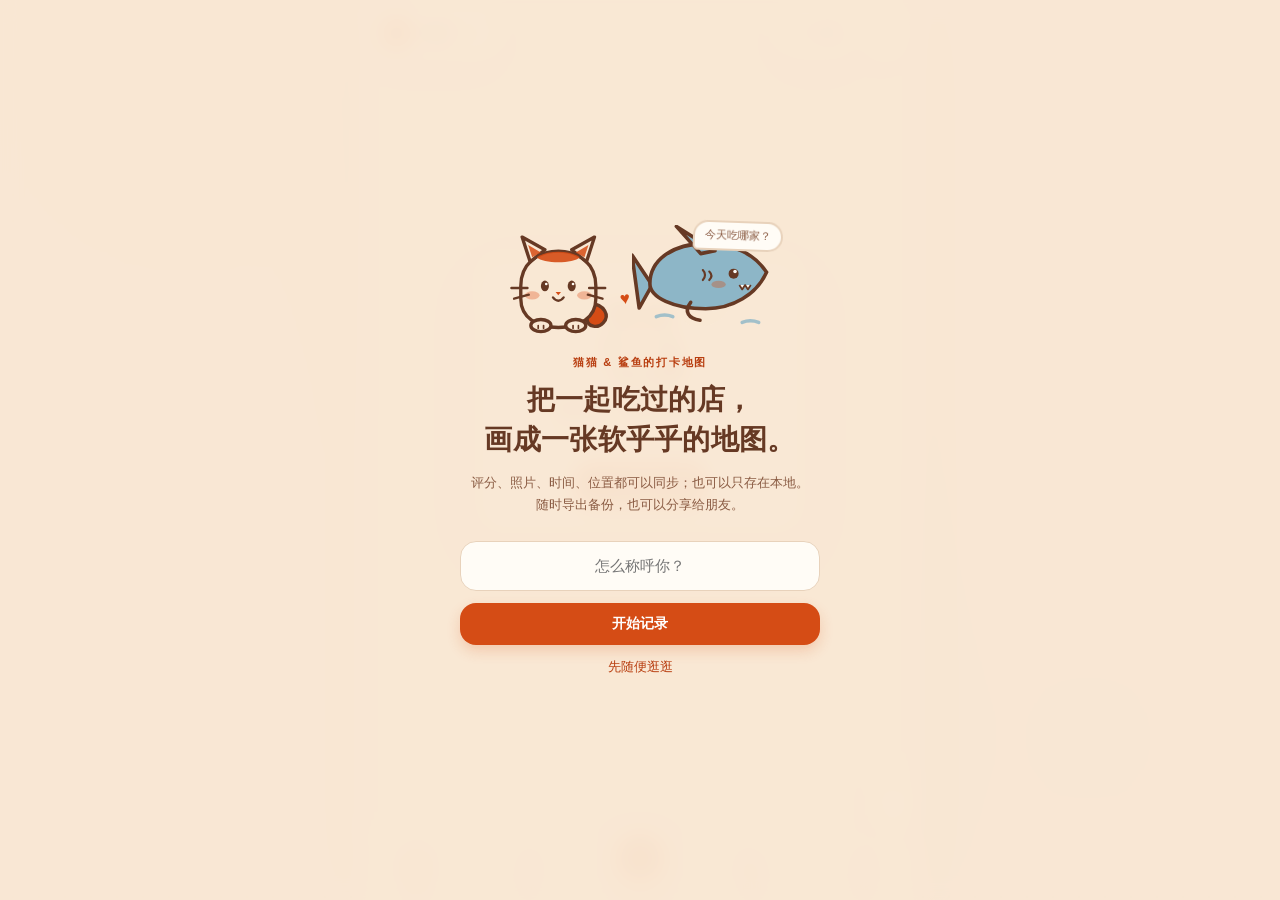
==== commit fbc961a4: "style: show full shark fin" ====
--- a/public-site/index.html
+++ b/public-site/index.html
@@ -16,7 +16,7 @@
     <link rel="manifest" href="./manifest.webmanifest" />
     <link rel="icon" type="image/svg+xml" href="./icon.svg" />
     <link rel="apple-touch-icon" href="./apple-touch-icon.png" />
-    <script type="module" crossorigin src="./assets/index-DY-pYSWS.js"></script>
+    <script type="module" crossorigin src="./assets/index-kALDrN0B.js"></script>
     <link rel="stylesheet" crossorigin href="./assets/index-BOTqKPiv.css">
   </head>
   <body>
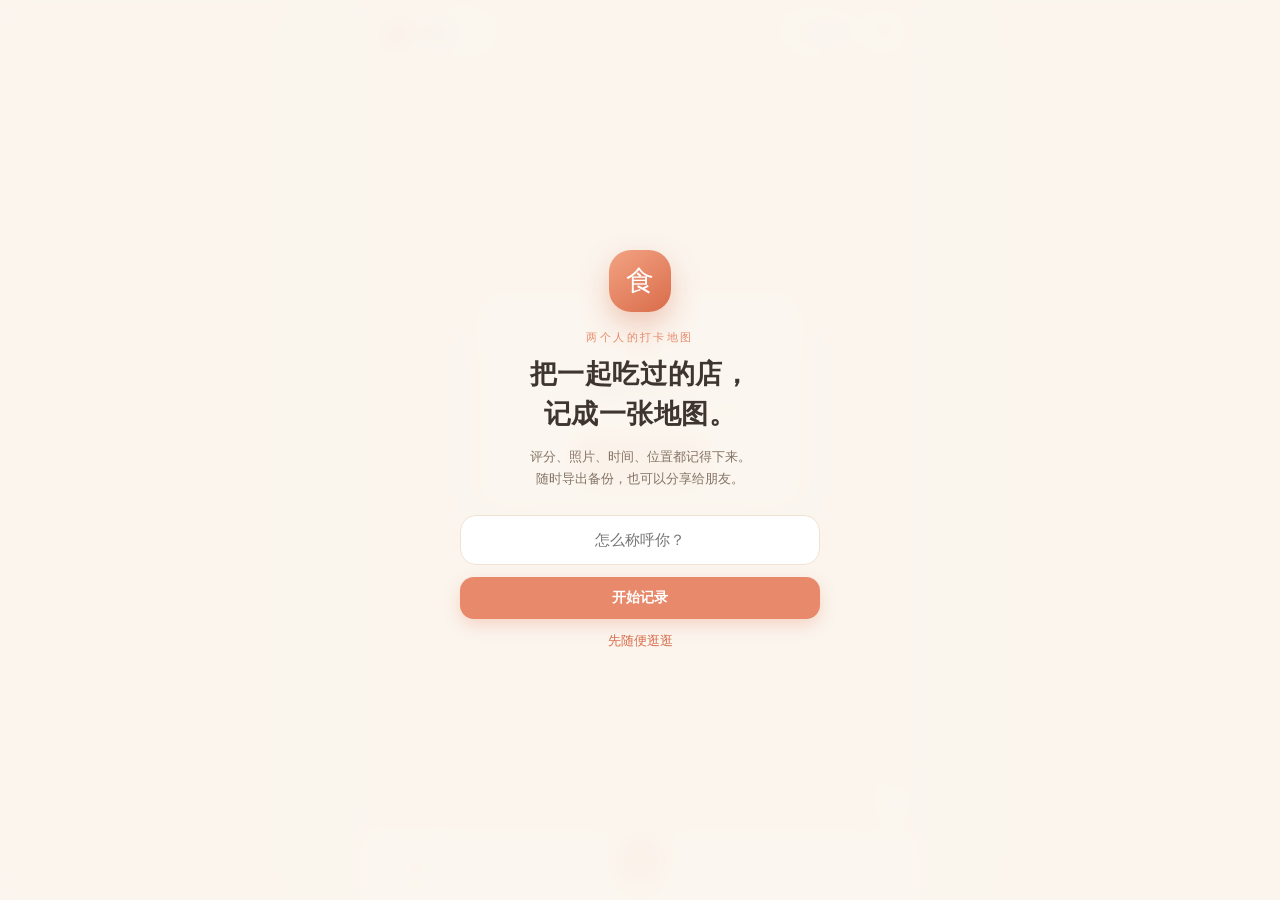
==== commit c87d4c35: "revert: restore original cream-terracotta UI, keep features" ====
--- a/public-site/index.html
+++ b/public-site/index.html
@@ -8,7 +8,7 @@
     />
     <title>食迹 · 两个人的打卡地图</title>
     <meta name="description" content="把每次出门吃过的店、去过的店，记成一张属于你们的地图手账。" />
-    <meta name="theme-color" content="#FFF9F2" />
+    <meta name="theme-color" content="#FBF6EF" />
     <meta name="apple-mobile-web-app-capable" content="yes" />
     <meta name="mobile-web-app-capable" content="yes" />
     <meta name="apple-mobile-web-app-status-bar-style" content="default" />
@@ -16,8 +16,8 @@
     <link rel="manifest" href="./manifest.webmanifest" />
     <link rel="icon" type="image/svg+xml" href="./icon.svg" />
     <link rel="apple-touch-icon" href="./apple-touch-icon.png" />
-    <script type="module" crossorigin src="./assets/index-kALDrN0B.js"></script>
-    <link rel="stylesheet" crossorigin href="./assets/index-BOTqKPiv.css">
+    <script type="module" crossorigin src="./assets/index-B0rR6YEY.js"></script>
+    <link rel="stylesheet" crossorigin href="./assets/index-61aIX-it.css">
   </head>
   <body>
     <div id="root"></div>
--- a/public-site/assets/index-61aIX-it.css
+++ b/public-site/assets/index-61aIX-it.css
@@ -0,0 +1 @@
+.leaflet-pane,.leaflet-tile,.leaflet-marker-icon,.leaflet-marker-shadow,.leaflet-tile-container,.leaflet-pane>svg,.leaflet-pane>canvas,.leaflet-zoom-box,.leaflet-image-layer,.leaflet-layer{position:absolute;left:0;top:0}.leaflet-container{overflow:hidden}.leaflet-tile,.leaflet-marker-icon,.leaflet-marker-shadow{-webkit-user-select:none;-moz-user-select:none;user-select:none;-webkit-user-drag:none}.leaflet-tile::selection{background:transparent}.leaflet-safari .leaflet-tile{image-rendering:-webkit-optimize-contrast}.leaflet-safari .leaflet-tile-container{width:1600px;height:1600px;-webkit-transform-origin:0 0}.leaflet-marker-icon,.leaflet-marker-shadow{display:block}.leaflet-container .leaflet-overlay-pane svg{max-width:none!important;max-height:none!important}.leaflet-container .leaflet-marker-pane img,.leaflet-container .leaflet-shadow-pane img,.leaflet-container .leaflet-tile-pane img,.leaflet-container img.leaflet-image-layer,.leaflet-container .leaflet-tile{max-width:none!important;max-height:none!important;width:auto;padding:0}.leaflet-container img.leaflet-tile{mix-blend-mode:plus-lighter}.leaflet-container.leaflet-touch-zoom{-ms-touch-action:pan-x pan-y;touch-action:pan-x pan-y}.leaflet-container.leaflet-touch-drag{-ms-touch-action:pinch-zoom;touch-action:none;touch-action:pinch-zoom}.leaflet-container.leaflet-touch-drag.leaflet-touch-zoom{-ms-touch-action:none;touch-action:none}.leaflet-container{-webkit-tap-highlight-color:transparent}.leaflet-container a{-webkit-tap-highlight-color:rgba(51,181,229,.4)}.leaflet-tile{filter:inherit;visibility:hidden}.leaflet-tile-loaded{visibility:inherit}.leaflet-zoom-box{width:0;height:0;-moz-box-sizing:border-box;box-sizing:border-box;z-index:800}.leaflet-overlay-pane svg{-moz-user-select:none}.leaflet-pane{z-index:400}.leaflet-tile-pane{z-index:200}.leaflet-overlay-pane{z-index:400}.leaflet-shadow-pane{z-index:500}.leaflet-marker-pane{z-index:600}.leaflet-tooltip-pane{z-index:650}.leaflet-popup-pane{z-index:700}.leaflet-map-pane canvas{z-index:100}.leaflet-map-pane svg{z-index:200}.leaflet-vml-shape{width:1px;height:1px}.lvml{behavior:url(#default#VML);display:inline-block;position:absolute}.leaflet-control{position:relative;z-index:800;pointer-events:visiblePainted;pointer-events:auto}.leaflet-top,.leaflet-bottom{position:absolute;z-index:1000;pointer-events:none}.leaflet-top{top:0}.leaflet-right{right:0}.leaflet-bottom{bottom:0}.leaflet-left{left:0}.leaflet-control{float:left;clear:both}.leaflet-right .leaflet-control{float:right}.leaflet-top .leaflet-control{margin-top:10px}.leaflet-bottom .leaflet-control{margin-bottom:10px}.leaflet-left .leaflet-control{margin-left:10px}.leaflet-right .leaflet-control{margin-right:10px}.leaflet-fade-anim .leaflet-popup{opacity:0;-webkit-transition:opacity .2s linear;-moz-transition:opacity .2s linear;transition:opacity .2s linear}.leaflet-fade-anim .leaflet-map-pane .leaflet-popup{opacity:1}.leaflet-zoom-animated{-webkit-transform-origin:0 0;-ms-transform-origin:0 0;transform-origin:0 0}svg.leaflet-zoom-animated{will-change:transform}.leaflet-zoom-anim .leaflet-zoom-animated{-webkit-transition:-webkit-transform .25s cubic-bezier(0,0,.25,1);-moz-transition:-moz-transform .25s cubic-bezier(0,0,.25,1);transition:transform .25s cubic-bezier(0,0,.25,1)}.leaflet-zoom-anim .leaflet-tile,.leaflet-pan-anim .leaflet-tile{-webkit-transition:none;-moz-transition:none;transition:none}.leaflet-zoom-anim .leaflet-zoom-hide{visibility:hidden}.leaflet-interactive{cursor:pointer}.leaflet-grab{cursor:-webkit-grab;cursor:-moz-grab;cursor:grab}.leaflet-crosshair,.leaflet-crosshair .leaflet-interactive{cursor:crosshair}.leaflet-popup-pane,.leaflet-control{cursor:auto}.leaflet-dragging .leaflet-grab,.leaflet-dragging .leaflet-grab .leaflet-interactive,.leaflet-dragging .leaflet-marker-draggable{cursor:move;cursor:-webkit-grabbing;cursor:-moz-grabbing;cursor:grabbing}.leaflet-marker-icon,.leaflet-marker-shadow,.leaflet-image-layer,.leaflet-pane>svg path,.leaflet-tile-container{pointer-events:none}.leaflet-marker-icon.leaflet-interactive,.leaflet-image-layer.leaflet-interactive,.leaflet-pane>svg path.leaflet-interactive,svg.leaflet-image-layer.leaflet-interactive path{pointer-events:visiblePainted;pointer-events:auto}.leaflet-container{background:#ddd;outline-offset:1px}.leaflet-container a{color:#0078a8}.leaflet-zoom-box{border:2px dotted #38f;background:#ffffff80}.leaflet-container{font-family:Helvetica Neue,Arial,Helvetica,sans-serif;font-size:12px;font-size:.75rem;line-height:1.5}.leaflet-bar{box-shadow:0 1px 5px #000000a6;border-radius:4px}.leaflet-bar a{background-color:#fff;border-bottom:1px solid #ccc;width:26px;height:26px;line-height:26px;display:block;text-align:center;text-decoration:none;color:#000}.leaflet-bar a,.leaflet-control-layers-toggle{background-position:50% 50%;background-repeat:no-repeat;display:block}.leaflet-bar a:hover,.leaflet-bar a:focus{background-color:#f4f4f4}.leaflet-bar a:first-child{border-top-left-radius:4px;border-top-right-radius:4px}.leaflet-bar a:last-child{border-bottom-left-radius:4px;border-bottom-right-radius:4px;border-bottom:none}.leaflet-bar a.leaflet-disabled{cursor:default;background-color:#f4f4f4;color:#bbb}.leaflet-touch .leaflet-bar a{width:30px;height:30px;line-height:30px}.leaflet-touch .leaflet-bar a:first-child{border-top-left-radius:2px;border-top-right-radius:2px}.leaflet-touch .leaflet-bar a:last-child{border-bottom-left-radius:2px;border-bottom-right-radius:2px}.leaflet-control-zoom-in,.leaflet-control-zoom-out{font:700 18px Lucida Console,Monaco,monospace;text-indent:1px}.leaflet-touch .leaflet-control-zoom-in,.leaflet-touch .leaflet-control-zoom-out{font-size:22px}.leaflet-control-layers{box-shadow:0 1px 5px #0006;background:#fff;border-radius:5px}.leaflet-control-layers-toggle{background-image:url([data-uri]);width:36px;height:36px}.leaflet-retina .leaflet-control-layers-toggle{background-image:url([data-uri]);background-size:26px 26px}.leaflet-touch .leaflet-control-layers-toggle{width:44px;height:44px}.leaflet-control-layers .leaflet-control-layers-list,.leaflet-control-layers-expanded .leaflet-control-layers-toggle{display:none}.leaflet-control-layers-expanded .leaflet-control-layers-list{display:block;position:relative}.leaflet-control-layers-expanded{padding:6px 10px 6px 6px;color:#333;background:#fff}.leaflet-control-layers-scrollbar{overflow-y:scroll;overflow-x:hidden;padding-right:5px}.leaflet-control-layers-selector{margin-top:2px;position:relative;top:1px}.leaflet-control-layers label{display:block;font-size:13px;font-size:1.08333em}.leaflet-control-layers-separator{height:0;border-top:1px solid #ddd;margin:5px -10px 5px -6px}.leaflet-default-icon-path{background-image:url([data-uri])}.leaflet-container .leaflet-control-attribution{background:#fff;background:#fffc;margin:0}.leaflet-control-attribution,.leaflet-control-scale-line{padding:0 5px;color:#333;line-height:1.4}.leaflet-control-attribution a{text-decoration:none}.leaflet-control-attribution a:hover,.leaflet-control-attribution a:focus{text-decoration:underline}.leaflet-attribution-flag{display:inline!important;vertical-align:baseline!important;width:1em;height:.6669em}.leaflet-left .leaflet-control-scale{margin-left:5px}.leaflet-bottom .leaflet-control-scale{margin-bottom:5px}.leaflet-control-scale-line{border:2px solid #777;border-top:none;line-height:1.1;padding:2px 5px 1px;white-space:nowrap;-moz-box-sizing:border-box;box-sizing:border-box;background:#fffc;text-shadow:1px 1px #fff}.leaflet-control-scale-line:not(:first-child){border-top:2px solid #777;border-bottom:none;margin-top:-2px}.leaflet-control-scale-line:not(:first-child):not(:last-child){border-bottom:2px solid #777}.leaflet-touch .leaflet-control-attribution,.leaflet-touch .leaflet-control-layers,.leaflet-touch .leaflet-bar{box-shadow:none}.leaflet-touch .leaflet-control-layers,.leaflet-touch .leaflet-bar{border:2px solid rgba(0,0,0,.2);background-clip:padding-box}.leaflet-popup{position:absolute;text-align:center;margin-bottom:20px}.leaflet-popup-content-wrapper{padding:1px;text-align:left;border-radius:12px}.leaflet-popup-content{margin:13px 24px 13px 20px;line-height:1.3;font-size:13px;font-size:1.08333em;min-height:1px}.leaflet-popup-content p{margin:1.3em 0}.leaflet-popup-tip-container{width:40px;height:20px;position:absolute;left:50%;margin-top:-1px;margin-left:-20px;overflow:hidden;pointer-events:none}.leaflet-popup-tip{width:17px;height:17px;padding:1px;margin:-10px auto 0;pointer-events:auto;-webkit-transform:rotate(45deg);-moz-transform:rotate(45deg);-ms-transform:rotate(45deg);transform:rotate(45deg)}.leaflet-popup-content-wrapper,.leaflet-popup-tip{background:#fff;color:#333;box-shadow:0 3px 14px #0006}.leaflet-container a.leaflet-popup-close-button{position:absolute;top:0;right:0;border:none;text-align:center;width:24px;height:24px;font:16px/24px Tahoma,Verdana,sans-serif;color:#757575;text-decoration:none;background:transparent}.leaflet-container a.leaflet-popup-close-button:hover,.leaflet-container a.leaflet-popup-close-button:focus{color:#585858}.leaflet-popup-scrolled{overflow:auto}.leaflet-oldie .leaflet-popup-content-wrapper{-ms-zoom:1}.leaflet-oldie .leaflet-popup-tip{width:24px;margin:0 auto;-ms-filter:"progid:DXImageTransform.Microsoft.Matrix(M11=0.70710678, M12=0.70710678, M21=-0.70710678, M22=0.70710678)";filter:progid:DXImageTransform.Microsoft.Matrix(M11=.70710678,M12=.70710678,M21=-.70710678,M22=.70710678)}.leaflet-oldie .leaflet-control-zoom,.leaflet-oldie .leaflet-control-layers,.leaflet-oldie .leaflet-popup-content-wrapper,.leaflet-oldie .leaflet-popup-tip{border:1px solid #999}.leaflet-div-icon{background:#fff;border:1px solid #666}.leaflet-tooltip{position:absolute;padding:6px;background-color:#fff;border:1px solid #fff;border-radius:3px;color:#222;white-space:nowrap;-webkit-user-select:none;-moz-user-select:none;-ms-user-select:none;user-select:none;pointer-events:none;box-shadow:0 1px 3px #0006}.leaflet-tooltip.leaflet-interactive{cursor:pointer;pointer-events:auto}.leaflet-tooltip-top:before,.leaflet-tooltip-bottom:before,.leaflet-tooltip-left:before,.leaflet-tooltip-right:before{position:absolute;pointer-events:none;border:6px solid transparent;background:transparent;content:""}.leaflet-tooltip-bottom{margin-top:6px}.leaflet-tooltip-top{margin-top:-6px}.leaflet-tooltip-bottom:before,.leaflet-tooltip-top:before{left:50%;margin-left:-6px}.leaflet-tooltip-top:before{bottom:0;margin-bottom:-12px;border-top-color:#fff}.leaflet-tooltip-bottom:before{top:0;margin-top:-12px;margin-left:-6px;border-bottom-color:#fff}.leaflet-tooltip-left{margin-left:-6px}.leaflet-tooltip-right{margin-left:6px}.leaflet-tooltip-left:before,.leaflet-tooltip-right:before{top:50%;margin-top:-6px}.leaflet-tooltip-left:before{right:0;margin-right:-12px;border-left-color:#fff}.leaflet-tooltip-right:before{left:0;margin-left:-12px;border-right-color:#fff}@media print{.leaflet-control{-webkit-print-color-adjust:exact;print-color-adjust:exact}}:root{--bg: #fbf6ef;--bg-2: #f3e9dc;--card: #ffffff;--ink: #3e3530;--ink-2: #857466;--ink-3: #b3a294;--brand: #e8896b;--brand-deep: #d96c4a;--brand-2: #f2c6a0;--brand-soft: #fbe7da;--green: #6f9374;--green-soft: #e9f0e6;--line: #efe2d3;--shadow: 0 8px 24px rgba(120, 90, 60, .08);--tab-h: 62px;--font-display: "Songti SC", "STSong", "Noto Serif SC", "SimSun", serif;--font-body: -apple-system, BlinkMacSystemFont, "PingFang SC", "Helvetica Neue", Arial, "Noto Sans SC", sans-serif}*{box-sizing:border-box;-webkit-tap-highlight-color:transparent}html,body{margin:0;padding:0}body{font-family:var(--font-body);color:var(--ink);background-color:#e9dfd2;background-image:radial-gradient(#dccdbb 1px,transparent 1px);background-size:22px 22px;-webkit-font-smoothing:antialiased;text-rendering:optimizeLegibility}#root{min-height:100dvh}h1,h2,h3,h4,p{margin:0}h1,h2,h3{font-family:var(--font-display);font-weight:600;letter-spacing:.02em}button,input,textarea,select{font-family:inherit}a{color:inherit}.main{position:relative;max-width:560px;min-height:100dvh;margin:0 auto;background:var(--bg)}.main.with-tab{padding-bottom:calc(var(--tab-h) + env(safe-area-inset-bottom))}@media(min-width:640px){.main{box-shadow:0 0 80px #50321e2e}}.page{min-height:100dvh;padding:0 18px 36px}.eyebrow{font-size:11px;letter-spacing:.16em;color:var(--ink-3);margin:0 0 3px}.muted{color:var(--ink-3)}.splash{min-height:100dvh;display:flex;flex-direction:column;align-items:center;justify-content:center;gap:14px;background:var(--bg);color:var(--ink-3);font-size:12px}.splash-mark{font-family:var(--font-display);font-size:30px;color:var(--brand);letter-spacing:.1em}.welcome{position:fixed;top:0;right:0;bottom:0;left:0;z-index:1500;background:#fbf6eff5;-webkit-backdrop-filter:blur(10px);backdrop-filter:blur(10px);display:flex;align-items:center;justify-content:center;padding:24px}.welcome-card{width:100%;max-width:360px;text-align:center}.welcome-mark{width:62px;height:62px;margin:0 auto 18px;border-radius:22px;background:linear-gradient(145deg,#f3a383,var(--brand-deep));color:#fff;display:grid;place-items:center;font-family:var(--font-display);font-size:28px;box-shadow:0 12px 28px #d96c4a59}.welcome-kicker{font-size:11px;letter-spacing:.22em;color:var(--brand);margin-bottom:10px}.welcome-card h1{font-size:27px;line-height:1.45;margin-bottom:12px}.welcome-desc{font-size:12.5px;line-height:1.8;color:var(--ink-2);margin-bottom:24px}.welcome-input{width:100%;height:50px;border-radius:16px;border:1px solid var(--line);background:#fff;padding:0 16px;font-size:15px;color:var(--ink);outline:none;margin-bottom:12px;text-align:center}.welcome-input:focus{border-color:var(--brand-2);box-shadow:0 0 0 4px #f2c6a040}.welcome-card .link-btn{margin-top:14px}.tabbar{position:fixed;bottom:0;left:50%;transform:translate(-50%);width:100%;max-width:560px;height:calc(var(--tab-h) + env(safe-area-inset-bottom));padding-bottom:env(safe-area-inset-bottom);background:#fffcf7f0;-webkit-backdrop-filter:blur(16px);backdrop-filter:blur(16px);border-top:1px solid var(--line);display:grid;grid-template-columns:repeat(5,1fr);align-items:center;z-index:900}.tab{display:flex;flex-direction:column;align-items:center;gap:3px;font-size:10px;color:var(--ink-3);text-decoration:none;padding-top:8px;transition:color .15s}.tab.active{color:var(--brand)}.tab-fab{width:54px;height:54px;margin:-24px auto 0;border-radius:50%;background:linear-gradient(140deg,#f19c7b,#e07a5f);color:#fff;display:flex;align-items:center;justify-content:center;box-shadow:0 10px 22px #e07a5f66;border:4px solid #fffcf7;text-decoration:none}.tab-fab svg{width:24px;height:24px}.btn{display:inline-flex;align-items:center;justify-content:center;gap:6px;border:none;border-radius:14px;padding:12px 18px;font-size:14px;font-weight:600;cursor:pointer;text-decoration:none;transition:transform .12s,opacity .15s,background .15s}.btn:active{transform:scale(.98)}.btn:disabled{opacity:.55;cursor:not-allowed}.btn-primary{background:var(--brand);color:#fff;box-shadow:0 6px 16px #e8896b4d}.btn-ghost{background:#fff;color:var(--ink);border:1px solid var(--line)}.btn-block{width:100%}.btn-sm{padding:9px 14px;font-size:13px;border-radius:12px}.btn-lg{padding:16px;font-size:16px;border-radius:18px}.link-btn{display:inline-block;border:none;background:none;padding:0;color:var(--brand-deep);font-size:12.5px;font-weight:500;cursor:pointer;text-decoration:none}.icon-btn{width:40px;height:40px;border-radius:50%;border:none;background:transparent;color:var(--ink);display:grid;place-items:center;cursor:pointer;flex:none}.round-btn{width:42px;height:42px;border-radius:50%;border:none;background:#fffcf7f5;box-shadow:var(--shadow);color:var(--ink);display:grid;place-items:center;cursor:pointer;position:relative;flex:none}.round-btn.glass{background:#ffffffdb;-webkit-backdrop-filter:blur(10px);backdrop-filter:blur(10px)}.has-badge .round-badge{display:grid}.round-badge{position:absolute;top:-1px;right:-1px;min-width:17px;height:17px;padding:0 4px;border-radius:99px;background:var(--brand);color:#fff;font-size:10px;display:grid;place-items:center;border:2px solid #fffcf7}.chips{display:flex;align-items:center;gap:8px}.chips.wrap{flex-wrap:wrap}.chip{display:inline-flex;align-items:center;gap:4px;padding:7px 12px;border-radius:99px;border:1px solid var(--line);background:#fff;color:var(--ink-2);font-size:13px;white-space:nowrap;cursor:pointer;transition:background .15s,color .15s,border-color .15s}.chip.active{background:var(--brand);border-color:var(--brand);color:#fff}.chip-dashed{border-style:dashed;border-color:#dcc9b6;color:var(--ink-3)}.category-chip span{font-size:14px}.stars{display:inline-flex;align-items:center;gap:1px;line-height:1}.star{position:relative;display:inline-block;width:1em;height:1em;padding:0;border:none;background:none;font-size:inherit;line-height:1;cursor:default}.star-bg{color:#e9dccb}.star-fg{position:absolute;left:0;top:0;overflow:hidden;white-space:nowrap;color:var(--brand)}.stars-input .star{cursor:pointer;transition:transform .1s}.stars-input .star:active{transform:scale(.88)}.dot{width:3px;height:3px;border-radius:50%;background:var(--ink-3);display:inline-block}.badge{font-size:10px;padding:2px 6px;border-radius:6px;flex:none;line-height:1.5}.badge-green{background:var(--green-soft);color:var(--green)}.toast{position:fixed;left:50%;top:calc(18px + env(safe-area-inset-top));transform:translate(-50%);background:#3e3530f0;color:#fffcf7;padding:10px 16px;border-radius:12px;font-size:13px;z-index:2500;max-width:82vw;text-align:center;animation:fade .2s ease;box-shadow:0 8px 24px #0000002e}.empty{display:flex;flex-direction:column;align-items:center;text-align:center;padding:64px 24px;gap:10px}.empty-icon{width:72px;height:72px;border-radius:24px;background:var(--brand-soft);color:var(--brand-deep);display:grid;place-items:center;margin-bottom:6px}.empty h3{font-size:18px}.empty p{font-size:13px;color:var(--ink-2);line-height:1.7;max-width:260px}.empty .btn{margin-top:12px}.skeleton-block{height:60dvh;margin-top:80px;border-radius:24px;background:linear-gradient(100deg,#f4ebdf 20%,#faf3e9,#f4ebdf 60%);background-size:200% 100%;animation:shimmer 1.4s infinite linear}.photo-ph{display:block;background:linear-gradient(135deg,#f4e9db,#efe2d2)}.map-page{position:relative;height:calc(100dvh - var(--tab-h) - env(safe-area-inset-bottom));overflow:hidden;background:#e9e1d5}.map-wrap{position:relative;width:100%;height:100%;overflow:hidden;background:#e9e1d5}.map-canvas,.map-full{position:absolute;top:0;right:0;bottom:0;left:0}.map-wrap .leaflet-container{width:100%;height:100%;background:#ece4d8;font-family:var(--font-body)}.leaflet-control-zoom{border:none!important;box-shadow:var(--shadow)!important;border-radius:12px!important;overflow:hidden}.leaflet-control-zoom a{color:var(--ink)!important;background:#fffcf7!important;border-color:var(--line)!important}.leaflet-control-attribution{background:#fffcf7c7!important;font-size:9px!important;color:#a1907f!important}.leaflet-control-attribution a{color:#a1907f!important}.map-topbar{z-index:700;position:absolute;top:calc(12px + env(safe-area-inset-top));left:16px;right:16px;display:flex;justify-content:space-between;align-items:center;z-index:400}.brand-pill{display:flex;align-items:center;gap:8px;background:#fffcf7f0;-webkit-backdrop-filter:blur(10px);backdrop-filter:blur(10px);padding:6px 12px 6px 6px;border-radius:16px;box-shadow:var(--shadow)}.brand-mark{width:30px;height:30px;border-radius:10px;background:linear-gradient(145deg,#f2a081,var(--brand-deep));color:#fff;display:grid;place-items:center;font-family:var(--font-display);font-size:15px}.brand-name{font-family:var(--font-display);font-size:16px;font-weight:600}.brand-count{font-size:11px;background:var(--brand-soft);color:var(--brand-deep);border-radius:99px;padding:2px 7px}.map-empty-card{z-index:650;position:absolute;left:50%;top:50%;transform:translate(-50%,-58%);width:min(320px,84%);background:#fffcf7f7;-webkit-backdrop-filter:blur(12px);backdrop-filter:blur(12px);border-radius:26px;padding:26px 22px;text-align:center;box-shadow:0 18px 50px #50321e29;z-index:350}.map-empty-card.slim{padding:18px;width:min(280px,80%)}.map-empty-card h3{font-size:18px;margin-bottom:6px}.map-empty-card p{font-size:12.5px;color:var(--ink-2);line-height:1.7;margin-bottom:16px}.map-empty-emoji{font-size:34px;margin-bottom:8px}.map-card{z-index:650;position:absolute;left:14px;right:14px;bottom:16px;background:#fffcf7;border-radius:20px;box-shadow:0 12px 34px #50321e33;z-index:400;overflow:hidden}.map-card-main{display:flex;align-items:center;gap:12px;width:100%;padding:12px 34px 12px 12px;border:none;background:none;text-align:left;cursor:pointer}.map-card-thumb{width:66px;height:66px;border-radius:14px;object-fit:cover;flex:none;background:var(--bg-2)}.map-card-ph{display:grid;place-items:center;color:var(--brand)}.map-card-body{flex:1;min-width:0;display:flex;flex-direction:column;gap:3px}.map-card-title{display:flex;align-items:center;gap:8px}.map-card-title b{font-size:15px;white-space:nowrap;overflow:hidden;text-overflow:ellipsis}.map-card-rating{color:var(--brand);font-size:13px;font-weight:700}.map-card-sub{font-size:11.5px;color:var(--ink-3);white-space:nowrap;overflow:hidden;text-overflow:ellipsis}.map-card-arrow{display:none}.map-card-close{position:absolute;top:8px;right:8px;width:26px;height:26px;border-radius:50%;border:none;background:var(--bg-2);color:var(--ink-2);display:grid;place-items:center;z-index:2;cursor:pointer}.shiji-marker{background:none;border:none}.pin{width:34px;height:34px;border-radius:50% 50% 50% 4px;transform:rotate(-45deg);background:var(--brand);display:grid;place-items:center;box-shadow:0 4px 10px #783c1e59;border:2.5px solid #fff;transition:transform .15s}.pin span{transform:rotate(45deg);color:#fff;font-size:13px;line-height:1}.pin.p5{background:#d96c4a}.pin.p4{background:#e8896b}.pin.p3{background:#efa985}.pin.p2{background:#c9b3a0}.pin.p0{background:#b3a294}.pin.is-selected{transform:rotate(-45deg) scale(1.16);box-shadow:0 0 0 5px #e8896b52,0 6px 14px #783c1e4d}.cluster{width:44px;height:44px;border-radius:50%;background:#e8896bf0;color:#fff;display:grid;place-items:center;border:3px solid #fffcf7;box-shadow:0 6px 16px #783c1e47;font-size:13px}.map-crosshair{position:absolute;left:50%;top:50%;transform:translate(-50%,-100%);z-index:650;pointer-events:none;display:flex;flex-direction:column;align-items:center}.crosshair-pin{width:40px;height:40px;border-radius:50% 50% 50% 4px;transform:rotate(-45deg);background:var(--brand);border:3px solid #fff;box-shadow:0 8px 20px #783c1e59;display:grid;place-items:center}.crosshair-pin span{transform:rotate(45deg);color:#fff;font-size:14px}.crosshair-dot{width:12px;height:5px;border-radius:50%;background:#3c281938;margin-top:6px}.map-pick-box{position:relative;height:300px;border-radius:20px;overflow:hidden;background:var(--bg-2)}.map-locate{position:absolute;right:10px;top:10px;z-index:650;display:inline-flex;align-items:center;gap:5px;border:none;background:#fffcf7;color:var(--ink);border-radius:99px;padding:7px 11px;font-size:11.5px;box-shadow:var(--shadow);cursor:pointer}.map-hint{text-align:center;font-size:11.5px;color:var(--ink-3);margin:10px 0 14px}.list-page{padding-top:0}.list-head{position:sticky;top:0;z-index:300;background:linear-gradient(var(--bg) 82%,rgba(251,246,239,.86));padding:calc(16px + env(safe-area-inset-top)) 0 8px;margin:0 0 6px}.list-title-row{display:flex;justify-content:space-between;align-items:flex-end;margin-bottom:12px}.list-title-row h1{font-size:30px;line-height:1.1}.search-box{display:flex;align-items:center;gap:8px;background:#fff;border:1px solid var(--line);border-radius:14px;padding:0 12px;height:44px;color:var(--ink-3)}.search-box input{flex:1;min-width:0;border:none;outline:none;background:none;font-size:14px;color:var(--ink)}.search-box input::placeholder{color:var(--ink-3)}.group-row{display:flex;gap:6px;overflow-x:auto;padding:10px 18px 4px;margin:0 -18px;scrollbar-width:none}.group-row::-webkit-scrollbar{display:none}.list-meta-row{display:flex;justify-content:space-between;align-items:center;font-size:11.5px;color:var(--ink-3);padding:6px 2px 2px}.list-meta-row b{color:var(--brand-deep)}.sort-select{border:none;background:transparent;color:var(--ink-2);font-size:11.5px;outline:none;padding:4px}.groups{padding-top:8px}.group+.group{margin-top:22px}.group-head{display:flex;align-items:baseline;gap:8px;padding:0 2px 8px}.group-head h2{font-size:16px}.group-head span{font-size:11px;color:var(--ink-3)}.list-foot{text-align:center;font-size:11px;color:var(--ink-3);padding:26px 0 8px}.visit-card{display:flex;align-items:center;gap:12px;background:#fff;border:1px solid rgba(239,228,215,.75);border-radius:18px;padding:10px;box-shadow:0 2px 10px #785a3c0d;cursor:pointer;text-align:left;outline:none;transition:transform .12s,box-shadow .15s}.visit-card:active{transform:scale(.993);box-shadow:0 1px 4px #785a3c0f}.visit-card+.visit-card{margin-top:10px}.visit-card.is-compact{padding:8px}.vc-thumb-wrap{position:relative;flex:none;width:72px;height:72px;border-radius:14px;overflow:hidden;background:var(--bg-2)}.is-compact .vc-thumb-wrap{width:58px;height:58px}.vc-thumb{width:100%;height:100%;object-fit:cover;display:block}.vc-thumb-empty{display:grid;place-items:center;font-size:26px}.vc-count{position:absolute;right:4px;bottom:4px;background:#00000073;color:#fff;font-size:10px;padding:1px 5px;border-radius:8px}.vc-main{flex:1;min-width:0;display:flex;flex-direction:column}.vc-top{display:flex;align-items:center;gap:6px}.vc-name{font-weight:600;font-size:15px;white-space:nowrap;overflow:hidden;text-overflow:ellipsis}.vc-meta{display:flex;align-items:center;gap:6px;font-size:11.5px;color:var(--ink-2);margin-top:4px;flex-wrap:wrap}.vc-meta b{color:var(--brand);font-size:12px}.vc-sub{font-size:11.5px;color:var(--ink-3);margin-top:4px;white-space:nowrap;overflow:hidden;text-overflow:ellipsis}.vc-arrow{color:var(--ink-3);flex:none}.sheet-wrap{position:fixed;top:0;right:0;bottom:0;left:0;z-index:1000;display:flex;align-items:flex-end;justify-content:center}.sheet-backdrop{position:absolute;top:0;right:0;bottom:0;left:0;background:#32231970;-webkit-backdrop-filter:blur(2px);backdrop-filter:blur(2px);animation:fade .2s ease}.sheet{position:relative;width:100%;max-width:560px;background:#fffcf7;border-radius:24px 24px 0 0;max-height:90dvh;display:flex;flex-direction:column;padding-bottom:env(safe-area-inset-bottom);animation:slide-up .28s cubic-bezier(.2,.9,.3,1)}.sheet-full{height:93dvh;max-height:93dvh}.sheet-grab{width:38px;height:4px;border-radius:99px;background:#e4d6c6;margin:10px auto 0;flex:none}.sheet-head{display:flex;align-items:center;justify-content:space-between;padding:8px 18px 4px;flex:none}.sheet-head h3{font-size:18px}.sheet-body{overflow-y:auto;padding:8px 18px 24px;flex:1;overscroll-behavior:contain}.sheet-footer{padding:10px 18px 16px;border-top:1px solid var(--line);background:#fffcf7}.shop-tabs{display:grid;grid-template-columns:repeat(4,1fr);gap:4px;background:var(--bg-2);border-radius:12px;padding:4px;margin:4px 0 14px;flex:none}.shop-tab{border:none;background:transparent;border-radius:9px;padding:8px 4px;font-size:12.5px;color:var(--ink-2);cursor:pointer}.shop-tab.active{background:#fffcf7;color:var(--ink);font-weight:600;box-shadow:0 1px 4px #785a3c1a}.shop-panel{padding-bottom:10px}.search-row{display:flex;gap:8px;align-items:center;margin-bottom:12px}.search-row .search-box{flex:1}.notice{display:flex;gap:10px;padding:12px;border-radius:14px;background:#fdf3e7;border:1px solid #f3e0c9;color:var(--ink-2);margin-bottom:12px}.notice svg{flex:none;color:var(--brand-deep);margin-top:2px}.notice b{font-size:12.5px;color:var(--ink);display:block;margin-bottom:3px}.notice p{font-size:11.5px;line-height:1.6;margin-bottom:4px}.loading-row{text-align:center;font-size:12px;color:var(--ink-3);padding:18px}.poi-list{display:flex;flex-direction:column;gap:2px}.poi-item{display:flex;align-items:flex-start;gap:10px;padding:11px 8px;border:none;background:none;border-bottom:1px solid #f4ebdf;text-align:left;cursor:pointer;border-radius:8px}.poi-item:active{background:#fbf3e8}.poi-pin{width:30px;height:30px;border-radius:10px;background:var(--brand-soft);color:var(--brand-deep);display:grid;place-items:center;flex:none}.poi-main{display:flex;flex-direction:column;gap:3px;min-width:0}.poi-main b{font-size:14px;font-weight:600}.poi-main small{font-size:11.5px;color:var(--ink-3);line-height:1.5}.shop-tip{display:flex;align-items:center;gap:6px;font-size:11.5px;color:var(--ink-3);padding:12px 4px;line-height:1.6}.shop-map-panel{display:flex;flex-direction:column}.parsed-box{margin-top:14px;padding:14px;border-radius:16px;background:#fff;border:1px solid var(--line)}.row-2{display:grid;grid-template-columns:1fr 1fr;gap:8px}.field{display:block;margin-bottom:14px}.field>span{display:flex;align-items:center;gap:5px;font-size:12px;color:var(--ink-2);margin-bottom:6px}.field input,.field textarea,.field select,.textarea{width:100%;border:1px solid var(--line);background:#fff;border-radius:12px;padding:11px 12px;font-size:14px;color:var(--ink);outline:none;transition:border-color .15s,box-shadow .15s}.field input:focus,.field textarea:focus,.textarea:focus{border-color:var(--brand-2);box-shadow:0 0 0 3px #f2c6a040}textarea.textarea{width:100%;border:1px solid var(--line);background:#fff;border-radius:12px;padding:11px 12px;font-size:14px;color:var(--ink);outline:none;resize:vertical;line-height:1.65;min-height:84px}.field-hint{font-size:11px;color:var(--ink-3);line-height:1.6;margin:-4px 0 12px}.field-error{font-size:12px;color:#c0563b;line-height:1.6;margin:8px 0}.form-grid{display:grid;grid-template-columns:1fr 1fr;gap:10px}.form-grid .field{margin-bottom:0}.form-hint{font-size:11.5px;color:var(--ink-3);text-align:center;margin-top:4px}.form-hint-inline{font-size:10.5px;color:var(--ink-3)}.form-card{background:#fff;border:1px solid rgba(239,228,215,.75);border-radius:20px;padding:16px;margin-bottom:12px;box-shadow:0 2px 12px #785a3c0a}.form-card-head{display:flex;align-items:center;justify-content:space-between;margin-bottom:12px}.form-card-head h2{font-size:16px}.rating-card{text-align:center;padding:20px 16px 16px}.rating-card .form-card-head{justify-content:center;gap:10px;margin-bottom:10px}.rating-word{color:var(--brand);font-family:var(--font-display);font-size:20px}.rating-card .stars{justify-content:center}.tag-input{display:flex;flex-wrap:wrap;gap:6px;border:1px solid var(--line);border-radius:12px;padding:8px;background:#fff;min-height:46px;align-items:center}.tag-input input{flex:1;min-width:110px;border:none;outline:none;font-size:14px;padding:4px;color:var(--ink);background:transparent}.tag-chip,.dish-chip,.tag-pill{display:inline-flex;align-items:center;gap:4px;background:var(--brand-soft);color:#b4603f;border-radius:8px;padding:4px 8px;font-size:12px}.tag-chip button{border:none;background:none;padding:0;color:inherit;display:grid;place-items:center;cursor:pointer}.tag-pill{background:#f1eee7;color:var(--ink-2)}.dish-chip{background:#fff3e6;color:#b4603f;font-size:13px;padding:6px 10px;border-radius:10px}.edit-page{padding:0 18px calc(36px + env(safe-area-inset-bottom));background:var(--bg)}.edit-topbar{position:sticky;top:0;z-index:400;display:flex;align-items:center;justify-content:space-between;height:calc(56px + env(safe-area-inset-top));padding-top:env(safe-area-inset-top);margin:0 -18px;padding-left:8px;padding-right:8px;background:#fbf6eff0;-webkit-backdrop-filter:blur(12px);backdrop-filter:blur(12px)}.edit-topbar h1{font-size:17px;font-weight:600}.save-text{border:none;background:none;color:var(--brand-deep);font-size:14px;font-weight:600;padding:10px 12px;cursor:pointer}.edit-body{padding-top:12px}.shop-card{display:flex;align-items:center;gap:12px;width:100%;background:linear-gradient(135deg,#fff9f2,#fdf0e4);border:1px solid #f3e2d2;border-radius:20px;padding:14px;text-align:left;margin-bottom:12px;cursor:pointer}.shop-card-icon{width:46px;height:46px;border-radius:14px;background:#fff;display:grid;place-items:center;color:var(--ink-3);flex:none;box-shadow:0 2px 8px #785a3c14}.shop-card-icon.has-loc{background:linear-gradient(145deg,#f2a081,var(--brand-deep));color:#fff}.shop-card-main{display:flex;flex-direction:column;gap:2px;flex:1;min-width:0}.shop-card-main small{font-size:10.5px;color:var(--ink-3)}.shop-card-main b{font-size:16px;white-space:nowrap;overflow:hidden;text-overflow:ellipsis}.shop-card-main em{font-style:normal;font-size:11.5px;color:var(--ink-2);white-space:nowrap;overflow:hidden;text-overflow:ellipsis}.inline-create{display:flex;gap:8px;margin-top:10px}.inline-create input{flex:1;border:1px solid var(--line);border-radius:12px;padding:10px 12px;font-size:13px;outline:none;background:#fff}.save-note{font-size:10.5px;color:var(--ink-3);text-align:center;padding:12px 0}.photo-grid{display:grid;grid-template-columns:repeat(3,1fr);gap:8px}.photo-item{position:relative;aspect-ratio:1;border-radius:14px;overflow:hidden;background:var(--bg-2)}.photo-thumb{width:100%;height:100%;object-fit:cover;display:block}.photo-add{aspect-ratio:1;border-radius:14px;border:1.5px dashed #e0cdb9;background:#fffdf9;color:var(--ink-3);display:flex;flex-direction:column;align-items:center;justify-content:center;gap:4px;font-size:10.5px;cursor:pointer}.photo-busy{font-size:10.5px}.photo-del{position:absolute;top:4px;right:4px;width:22px;height:22px;border-radius:50%;background:#00000080;color:#fff;border:none;display:grid;place-items:center;cursor:pointer}.photo-cover-tag{position:absolute;left:4px;bottom:4px;background:#e8896bf0;color:#fff;font-size:9px;padding:2px 6px;border-radius:6px}.photo-cover-btn{position:absolute;left:4px;bottom:4px;background:#ffffffeb;color:var(--ink-2);font-size:9px;padding:3px 6px;border-radius:6px;border:none;cursor:pointer}.photo-actions{display:flex;align-items:center;gap:8px;margin-top:10px;flex-wrap:wrap}.mini-btn{display:inline-flex;align-items:center;gap:5px;border:1px solid var(--line);background:#fff;color:var(--ink-2);border-radius:99px;padding:6px 11px;font-size:11.5px;cursor:pointer}.photo-hint{font-size:10.5px;color:var(--ink-3);margin-left:auto}.detail-page{padding-left:0;padding-right:0;background:var(--bg)}.detail-hero{position:relative;height:min(56vh,430px);background:var(--bg-2);overflow:hidden}.carousel{display:flex;overflow-x:auto;scroll-snap-type:x mandatory;height:100%;scrollbar-width:none}.carousel::-webkit-scrollbar{display:none}.carousel-item{flex:0 0 100%;height:100%;scroll-snap-align:center;border:none;padding:0;background:none;cursor:zoom-in}.carousel-img{width:100%;height:100%;object-fit:cover;display:block}.carousel-dots{position:absolute;bottom:18px;left:50%;transform:translate(-50%);display:flex;gap:5px;z-index:6}.carousel-dots span{width:5px;height:5px;border-radius:50%;background:#ffffff8c}.carousel-dots span.active{background:#fff;width:14px;border-radius:99px}.hero-placeholder{height:100%;display:grid;place-items:center;background:linear-gradient(145deg,#f7ead9,#f1ddc6);font-size:64px}.detail-top{position:absolute;top:calc(10px + env(safe-area-inset-top));left:14px;right:14px;display:flex;justify-content:space-between;z-index:10}.detail-sheet{margin:-24px 0 0;background:var(--bg);border-radius:26px 26px 0 0;padding:22px 20px calc(30px + env(safe-area-inset-bottom));position:relative;z-index:5}.detail-title-row{display:flex;justify-content:space-between;gap:12px;align-items:flex-start}.detail-title-row h1{font-size:24px;line-height:1.32}.detail-sub{color:var(--ink-2);font-size:12px;margin-top:6px}.detail-rating{flex:none;display:flex;flex-direction:column;align-items:flex-end;gap:3px}.detail-rating b{font-size:27px;color:var(--brand);line-height:1;font-family:var(--font-display)}.detail-rating span{font-size:10px;color:var(--ink-3)}.detail-addr{display:flex;align-items:flex-start;gap:6px;margin-top:12px;font-size:12.5px;color:var(--ink-2);line-height:1.6}.detail-addr svg{flex:none;margin-top:2px;color:var(--brand)}.detail-actions{display:grid;grid-template-columns:1fr 1fr;gap:8px;margin-top:16px}.detail-facts{display:grid;grid-template-columns:repeat(3,1fr);gap:8px;margin:18px 0 6px;padding:14px 0;border-top:1px solid var(--line);border-bottom:1px solid var(--line)}.detail-facts div{display:flex;flex-direction:column;gap:4px}.detail-facts span{font-size:10.5px;color:var(--ink-3)}.detail-facts b{font-size:14px}.detail-block{margin-top:20px}.detail-block h2{font-size:15px;margin-bottom:9px}.detail-note{font-size:13.5px;line-height:1.85;color:var(--ink-2);white-space:pre-wrap}.detail-map{height:190px;border-radius:18px;overflow:hidden;border:1px solid var(--line)}.trip-link{display:flex;align-items:center;gap:12px;width:100%;margin-top:22px;padding:12px;border-radius:16px;background:#fff;border:1px solid var(--line);cursor:pointer;text-align:left}.trip-link-icon{width:38px;height:38px;border-radius:12px;background:var(--brand-soft);display:grid;place-items:center;font-size:17px;flex:none}.trip-link-main{flex:1;display:flex;flex-direction:column;gap:2px;min-width:0}.trip-link-main small{font-size:10.5px;color:var(--ink-3)}.trip-link-main b{font-size:14px;white-space:nowrap;overflow:hidden;text-overflow:ellipsis}.danger-link{display:block;width:100%;margin:28px 0 0;padding:12px;border:none;background:none;color:#b8543d;font-size:12.5px;cursor:pointer}.lightbox{position:fixed;top:0;right:0;bottom:0;left:0;z-index:2000;background:#140f0cf0;display:flex;align-items:center;justify-content:center;animation:fade .2s ease}.lightbox-img{max-width:100vw;max-height:86dvh;object-fit:contain}.lightbox-close{position:absolute;top:calc(16px + env(safe-area-inset-top));right:16px;width:40px;height:40px;border-radius:50%;border:none;background:#ffffff24;color:#fff;display:grid;place-items:center;cursor:pointer}.lightbox-nav{position:absolute;top:50%;transform:translateY(-50%);width:44px;height:44px;border-radius:50%;border:none;background:#ffffff24;color:#fff;display:grid;place-items:center;cursor:pointer}.lightbox-nav.prev{left:12px}.lightbox-nav.next{right:12px}.stats-page{padding-top:calc(16px + env(safe-area-inset-top))}.page-head{margin-bottom:18px}.page-head h1{font-size:30px;line-height:1.15}.stats-hero{position:relative;overflow:hidden;border-radius:26px;padding:20px;background:linear-gradient(145deg,#3e3530,#5a4a3f);color:#fff8ef;box-shadow:0 14px 34px #3e35303d}.stats-hero:after{content:"";position:absolute;right:-46px;top:-46px;width:150px;height:150px;border-radius:50%;background:#e8896b4d;filter:blur(12px)}.stats-hero-top{display:flex;justify-content:space-between;font-size:11px;letter-spacing:.14em;color:#d9c7b6}.stats-big{display:flex;align-items:baseline;gap:6px;margin:8px 0 2px}.stats-big b{font-family:var(--font-display);font-size:58px;line-height:1}.stats-big span{font-size:14px;color:#d9c7b6}.stats-hero>p{color:#d9c7b6;font-size:12px}.stats-hero-foot{display:flex;gap:28px;margin-top:18px;padding-top:14px;border-top:1px solid rgba(255,255,255,.12)}.stats-hero-foot div{display:flex;flex-direction:column;gap:2px}.stats-hero-foot span{font-size:10.5px;color:#bca998}.stats-hero-foot b{font-size:18px}.stat-grid{display:grid;grid-template-columns:1fr 1fr;gap:10px;margin-top:12px}.stat-card{display:flex;flex-direction:column;gap:3px;background:#fff;border:1px solid rgba(239,228,215,.75);border-radius:18px;padding:14px}.stat-card>span{font-size:10.5px;color:var(--ink-3)}.stat-card b{font-family:var(--font-display);font-size:24px;line-height:1.2}.stat-card-name{font-size:16px!important;white-space:nowrap;overflow:hidden;text-overflow:ellipsis}.stat-card small{font-size:10.5px;color:var(--ink-3)}.panel{background:#fff;border:1px solid rgba(239,228,215,.75);border-radius:22px;padding:16px;margin-top:12px}.panel-head{display:flex;align-items:center;justify-content:space-between;margin-bottom:12px}.panel-head h2{font-size:16px;display:flex;align-items:center;gap:6px}.panel-head>span{font-size:10.5px;color:var(--ink-3)}.panel-desc{font-size:12px;color:var(--ink-2);line-height:1.7;margin-bottom:12px}.panel-desc.small{font-size:11px;margin:10px 0 0;color:var(--ink-3)}.bars{display:flex;align-items:flex-end;gap:6px;height:140px;padding-top:6px;overflow-x:auto}.bar-col{flex:1;min-width:24px;height:100%;display:flex;flex-direction:column;align-items:center;gap:4px}.bar-value{font-size:9.5px;color:var(--ink-3)}.bar-track{flex:1;width:100%;display:flex;align-items:flex-end;background:#f6ede2;border-radius:6px;overflow:hidden}.bar-fill{width:100%;min-height:3px;border-radius:6px;background:linear-gradient(180deg,#f0a184,#e8896b)}.bar-label{font-size:8.5px;color:var(--ink-3);white-space:nowrap}.cat-list{display:flex;flex-direction:column;gap:10px}.cat-row{display:flex;align-items:center;gap:8px;font-size:12.5px}.cat-emoji{width:22px;flex:none;text-align:center}.cat-name{width:54px;flex:none;color:var(--ink-2)}.cat-bar{flex:1;height:8px;border-radius:99px;background:#f6ede2;overflow:hidden}.cat-bar i{display:block;height:100%;border-radius:99px;background:linear-gradient(90deg,#f0b295,#e8896b)}.cat-count{width:24px;text-align:right;color:var(--ink-3);font-size:11px}.rank-list{display:flex;flex-direction:column}.rank-row{display:flex;align-items:center;gap:10px;padding:9px 0;border-bottom:1px solid #f7efe5;font-size:13px}.rank-row:last-child{border-bottom:none}.rank-no{width:22px;height:22px;border-radius:7px;background:#f6ede2;color:var(--ink-3);display:grid;place-items:center;font-size:11px;flex:none}.rank-no.r1{background:#fbe3c9;color:#b4742e}.rank-no.r2{background:#efe9e1;color:#8d7a68}.rank-no.r3{background:#f6e3d6;color:#a5684a}.rank-name{flex:1}.rank-count{font-size:11px;color:var(--ink-3)}.me-page{padding-top:calc(16px + env(safe-area-inset-top))}.profile-card{display:flex;align-items:center;gap:12px;background:linear-gradient(140deg,#fff8f1,#fdefe1);border:1px solid #f3e2d2;border-radius:22px;padding:16px}.avatar{width:54px;height:54px;border-radius:19px;background:linear-gradient(145deg,#f2a081,var(--brand-deep));color:#fff;display:grid;place-items:center;font-family:var(--font-display);font-size:24px;flex:none;box-shadow:0 6px 16px #d96c4a42}.profile-main{flex:1;min-width:0;display:flex;flex-direction:column;gap:2px}.profile-main span{font-size:10.5px;color:var(--ink-3)}.profile-main input{border:none;background:transparent;font-family:var(--font-display);font-size:20px;color:var(--ink);outline:none;padding:0;width:100%}.profile-badge{font-size:10px;color:var(--ink-3);border:1px solid var(--line);border-radius:99px;padding:3px 8px;flex:none}.switch-row{display:flex;align-items:center;justify-content:space-between;gap:12px;padding:10px 0 14px;cursor:pointer}.switch-row>span{display:flex;flex-direction:column;gap:3px;font-size:13px}.switch-row small{font-size:10.5px;color:var(--ink-3)}.switch-row input{width:20px;height:20px;accent-color:var(--brand);flex:none}.share-result{margin-top:12px}.share-result textarea{width:100%;border:1px solid var(--line);border-radius:12px;padding:10px;font-size:11px;color:var(--ink-2);background:#fdfaf6;resize:none;margin-bottom:8px;word-break:break-all}.row-item{display:flex;align-items:center;gap:12px;width:100%;padding:12px 0;border:none;border-bottom:1px solid #f7efe5;background:none;text-align:left;cursor:pointer;color:var(--ink);font:inherit}.row-item:last-child{border-bottom:none}.row-item.danger{color:#b8543d}.row-icon{width:34px;height:34px;border-radius:11px;background:var(--bg-2);display:grid;place-items:center;flex:none;color:var(--brand-deep)}.row-item.danger .row-icon{background:#fbe9e4;color:#b8543d}.row-main{flex:1;min-width:0;display:flex;flex-direction:column;gap:2px}.row-main b{font-size:13.5px;font-weight:600}.row-main small{font-size:10.5px;color:var(--ink-3);line-height:1.5}.row-action{font-size:11px;color:var(--ink-3);flex:none}.key-row{display:flex;gap:8px}.key-row input{flex:1;min-width:0;border:1px solid var(--line);border-radius:12px;padding:10px 12px;font-size:13px;outline:none;background:#fff}.faq details{border-bottom:1px solid #f7efe5;padding:10px 0}.faq details:last-child{border-bottom:none}.faq summary{font-size:12.5px;cursor:pointer;list-style:none;display:flex;justify-content:space-between;align-items:center;color:var(--ink)}.faq summary::-webkit-details-marker{display:none}.faq summary:after{content:"+";color:var(--ink-3);font-size:15px}.faq details[open] summary:after{content:"−"}.faq details p{font-size:11.5px;color:var(--ink-2);line-height:1.75;margin-top:8px}.me-foot{text-align:center;font-size:10.5px;color:var(--ink-3);padding:22px 0 8px}.trip-page{padding-top:0}.trip-hero{padding:8px 2px 18px}.trip-hero h2{font-size:26px;line-height:1.35;margin:2px 0 8px}.trip-meta{display:flex;gap:12px;font-size:12px;color:var(--ink-2)}.trip-note{margin-top:10px;font-size:12.5px;color:var(--ink-2);line-height:1.7}.trip-map{height:220px;border-radius:20px;overflow:hidden;margin-bottom:16px;border:1px solid var(--line)}.trip-list{padding-bottom:20px}.share-page{padding-top:calc(20px + env(safe-area-inset-top));padding-bottom:calc(120px + env(safe-area-inset-bottom));background:var(--bg)}.share-hero{text-align:center;padding:10px 0 18px}.share-badge{display:inline-flex;align-items:center;gap:4px;font-size:10.5px;color:var(--brand-deep);background:var(--brand-soft);border-radius:99px;padding:4px 10px;margin-bottom:10px}.share-hero h1{font-size:27px;margin-bottom:6px}.share-hero p{font-size:11.5px;color:var(--ink-3)}.share-map{height:230px;border-radius:20px;overflow:hidden;margin-bottom:14px;border:1px solid var(--line)}.share-note{font-size:11px;color:var(--ink-3);text-align:center;margin-bottom:10px}.share-list{padding-bottom:10px}.share-card{width:100%;font:inherit;color:inherit}.share-photo-ph{width:100%;height:100%;display:grid;place-items:center;color:var(--ink-3);background:var(--bg-2)}.share-foot{position:fixed;left:50%;transform:translate(-50%);bottom:0;width:100%;max-width:560px;padding:12px 18px calc(14px + env(safe-area-inset-bottom));background:#fbf6eff5;-webkit-backdrop-filter:blur(12px);backdrop-filter:blur(12px);border-top:1px solid var(--line);z-index:800}.share-foot p{text-align:center;font-size:10px;color:var(--ink-3);margin-top:6px}.share-detail{display:flex;flex-direction:column;gap:14px}.share-photo-strip{display:flex;gap:8px;overflow-x:auto;margin:0 -18px;padding:0 18px 4px;scrollbar-width:none}.share-photo-strip::-webkit-scrollbar{display:none}.share-detail-img{width:72%;flex:none;height:220px;object-fit:cover;border-radius:16px}.share-detail-head{display:flex;justify-content:space-between;gap:10px}.share-detail-head h3{font-size:20px}.share-detail-head p{font-size:11.5px;color:var(--ink-2);margin-top:4px}.share-detail-rating{text-align:right;display:flex;flex-direction:column;align-items:flex-end;gap:2px;flex:none}.share-detail-rating b{color:var(--brand);font-family:var(--font-display);font-size:22px;line-height:1}.share-detail-rating span{font-size:10px;color:var(--ink-3)}.share-detail-addr{font-size:12px;color:var(--ink-2);line-height:1.6}.share-detail-facts{display:flex;gap:16px;font-size:12px;color:var(--ink-2);padding:10px 0;border-top:1px solid var(--line);border-bottom:1px solid var(--line)}.filter-footer{position:sticky;bottom:-1px;display:flex;gap:8px;padding:12px 0 4px;margin-top:8px;background:linear-gradient(#fffcf700,#fffcf7 24%);z-index:2}.filter-footer .btn-ghost{flex:0 0 30%}.filter-footer .btn-primary{flex:1}.setup-page{min-height:100dvh;display:flex;align-items:center;justify-content:center;padding:24px 20px calc(24px + env(safe-area-inset-bottom))}.setup-card{width:100%;max-width:370px;background:#fff;border:1px solid var(--line);border-radius:28px;padding:30px 24px 24px;text-align:center;box-shadow:0 18px 50px #785a3c1f}.setup-icon{width:64px;height:64px;margin:0 auto 16px;border-radius:22px;background:var(--brand-soft);color:var(--brand-deep);display:grid;place-items:center}.setup-icon.is-done{background:var(--green-soft);color:var(--green)}.setup-card h1{font-size:23px;margin:4px 0 10px}.setup-desc{font-size:12.5px;line-height:1.8;color:var(--ink-2);margin-bottom:18px}.setup-key{font-family:ui-monospace,SFMono-Regular,Menlo,monospace;background:var(--bg-2);border-radius:12px;padding:12px;font-size:13px;letter-spacing:.05em;margin-bottom:16px;color:var(--ink-2);word-break:break-all}.setup-input{width:100%;height:48px;border:1px solid var(--line);border-radius:14px;padding:0 14px;font-size:14px;color:var(--ink);outline:none;margin-bottom:12px;text-align:center}.setup-input:focus{border-color:var(--brand-2);box-shadow:0 0 0 4px #f2c6a040}.setup-note{font-size:10.5px;color:var(--ink-3);line-height:1.7;margin-top:14px}.setup-clear{margin-top:16px;color:var(--ink-3)}.map-top-actions{display:flex;gap:8px}.route-toggle{display:inline-flex;align-items:center;gap:5px;height:42px;padding:0 13px;border:none;border-radius:99px;background:#fffcf7f5;box-shadow:var(--shadow);color:var(--ink);font-size:12px;font-weight:600;cursor:pointer}.route-toggle.active{background:var(--brand);color:#fff;box-shadow:0 8px 20px #e8896b59}.pin.is-number{width:26px;height:26px;border-radius:50%;transform:none;border-width:2.5px}.pin.is-number span{transform:none;font-family:var(--font-body);font-size:11px;font-weight:700;letter-spacing:0}.pin.is-number.is-selected{transform:scale(1.15)}.poi-extra{font-style:normal;font-size:10.5px;color:var(--brand-deep);background:var(--brand-soft);border-radius:6px;padding:2px 6px;align-self:flex-start}.detail-amap{display:flex;flex-wrap:wrap;align-items:center;gap:8px;margin-top:10px;font-size:11px;color:var(--ink-2)}.amap-badge{background:#eef3fb;color:#3d6ea8;border-radius:6px;padding:3px 7px;font-weight:600}.amap-tel{color:var(--brand-deep);text-decoration:none}.review-head{display:flex;align-items:baseline;justify-content:space-between;gap:10px;margin-bottom:9px}.review-head h2{margin:0}.review-links{display:grid;grid-template-columns:1fr 1fr;gap:8px}.review-link{display:flex;flex-direction:column;gap:2px;padding:10px 12px;border:1px solid var(--line);border-radius:14px;background:#fff;text-decoration:none;color:var(--ink)}.review-link span{font-size:13px;font-weight:600}.review-link small{font-size:10px;color:var(--ink-3)}.review-link:active{background:var(--bg-2)}.route-preview{height:210px;border-radius:16px;overflow:hidden;border:1px solid var(--line)}.route-preview .map-wrap{height:100%}.route-preview-meta{display:flex;align-items:baseline;justify-content:space-between;gap:10px;padding-top:10px}.route-preview-meta b{font-size:14px}.route-preview-meta span{font-size:11px;color:var(--ink-3);flex:none}.trip-stop{display:flex;align-items:flex-start;gap:10px}.trip-stop+.trip-stop{margin-top:10px}.trip-stop .visit-card{flex:1;min-width:0;margin-top:0}.trip-stop-no{width:28px;height:28px;margin-top:14px;flex:none;display:flex;align-items:center;justify-content:center;font-family:var(--font-display);font-size:13px;color:var(--brand-deep);background:var(--brand-soft);border-radius:50%}.backup-line{font-size:11px;color:var(--ink-3);margin:-4px 0 8px}.backup-line.is-warn{color:#b4603f}.advanced{border-top:1px solid #f7efe5;padding-top:10px}.advanced summary{font-size:12px;color:var(--ink-2);cursor:pointer;list-style:none;display:flex;justify-content:space-between;align-items:center}.advanced summary::-webkit-details-marker{display:none}.advanced summary:after{content:"+";color:var(--ink-3)}.advanced[open] summary:after{content:"−"}.advanced .key-row,.advanced .link-btn{margin-top:10px}.subtype-field{margin-top:14px;margin-bottom:0}.badge-muted{background:#f1eee7;color:var(--ink-3)}.join-row{display:flex;gap:8px;margin-top:10px}.join-row input{flex:1;min-width:0;border:1px solid var(--line);border-radius:12px;padding:10px 12px;font-size:13px;outline:none;background:#fff;text-transform:uppercase;letter-spacing:.08em}.space-head{display:flex;align-items:flex-start;justify-content:space-between;gap:10px;padding:2px 0 10px}.space-head>div{display:flex;flex-direction:column;gap:3px;min-width:0}.space-head b{font-size:15px;white-space:nowrap;overflow:hidden;text-overflow:ellipsis}.space-head span{font-size:11px;color:var(--ink-3);letter-spacing:.08em}.cloud-members{display:flex;flex-wrap:wrap;gap:6px;margin-bottom:8px}.member-pill{font-size:11px;background:var(--brand-soft);color:var(--brand-deep);border-radius:99px;padding:4px 9px}.sync-line{font-size:11px;color:var(--ink-3);margin:2px 0 10px;line-height:1.6}.sync-line.is-error{color:#b8543d}.join-page{min-height:100dvh;display:flex;align-items:center;justify-content:center;padding:24px 20px calc(24px + env(safe-area-inset-bottom))}.join-card{width:100%;max-width:370px;background:#fff;border:1px solid var(--line);border-radius:28px;padding:30px 24px 24px;text-align:center;box-shadow:0 18px 50px #785a3c1f}.join-card h1{font-size:21px;line-height:1.4;margin:4px 0 10px}.join-code{font-family:ui-monospace,SFMono-Regular,Menlo,monospace;font-size:26px;letter-spacing:.18em;color:var(--ink);background:var(--bg-2);border-radius:14px;padding:14px 10px;margin:4px 0 18px}@keyframes fade{0%{opacity:0}to{opacity:1}}@keyframes slide-up{0%{transform:translateY(24px);opacity:.6}to{transform:translateY(0);opacity:1}}@keyframes shimmer{0%{background-position:150% 0}to{background-position:-50% 0}}@media(prefers-reduced-motion:reduce){*{animation-duration:.01ms!important;transition-duration:.01ms!important}}.map-topbar{z-index:700}.map-empty-card,.map-card{z-index:650}.btn-meituan{margin-top:9px;background:#fff3e6;color:#b4603f;border:1px solid #f3d9c6;box-shadow:none}.btn-meituan:active{background:#fbe7d8}.meituan-help{font-size:12.5px;line-height:1.8;color:var(--ink-2);margin-bottom:12px}.copy-shop{display:flex;align-items:center;justify-content:space-between;gap:10px;padding:12px;margin-bottom:14px;background:#fff8f1;border:1px solid var(--line);border-radius:14px}.copy-shop b{font-size:15px;min-width:0;overflow:hidden;text-overflow:ellipsis;white-space:nowrap}.review-link{font:inherit;text-align:left;cursor:pointer}.map-empty-card{z-index:650}.group-row{gap:6px}.group-row .chip{padding:6px 8px;font-size:12px}
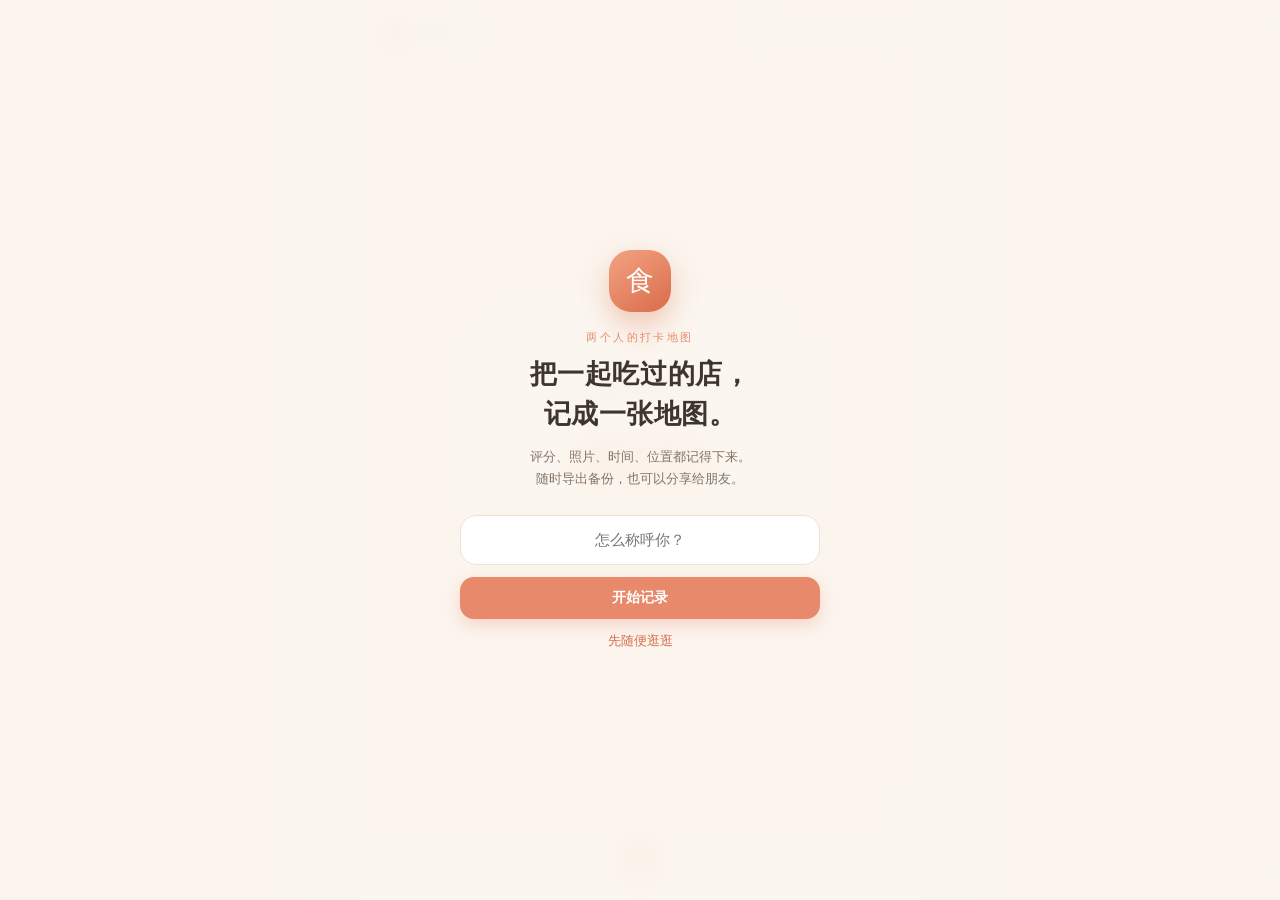
==== commit e3e1d677: "feat: wishlist, must-eat ranking, grouped routes with month/area filters" ====
--- a/public-site/index.html
+++ b/public-site/index.html
@@ -16,8 +16,8 @@
     <link rel="manifest" href="./manifest.webmanifest" />
     <link rel="icon" type="image/svg+xml" href="./icon.svg" />
     <link rel="apple-touch-icon" href="./apple-touch-icon.png" />
-    <script type="module" crossorigin src="./assets/index-B0rR6YEY.js"></script>
-    <link rel="stylesheet" crossorigin href="./assets/index-61aIX-it.css">
+    <script type="module" crossorigin src="./assets/index-nt-yimU5.js"></script>
+    <link rel="stylesheet" crossorigin href="./assets/index-BzKQmQWg.css">
   </head>
   <body>
     <div id="root"></div>
--- a/public-site/assets/index-BzKQmQWg.css
+++ b/public-site/assets/index-BzKQmQWg.css
@@ -0,0 +1 @@
+.leaflet-pane,.leaflet-tile,.leaflet-marker-icon,.leaflet-marker-shadow,.leaflet-tile-container,.leaflet-pane>svg,.leaflet-pane>canvas,.leaflet-zoom-box,.leaflet-image-layer,.leaflet-layer{position:absolute;left:0;top:0}.leaflet-container{overflow:hidden}.leaflet-tile,.leaflet-marker-icon,.leaflet-marker-shadow{-webkit-user-select:none;-moz-user-select:none;user-select:none;-webkit-user-drag:none}.leaflet-tile::selection{background:transparent}.leaflet-safari .leaflet-tile{image-rendering:-webkit-optimize-contrast}.leaflet-safari .leaflet-tile-container{width:1600px;height:1600px;-webkit-transform-origin:0 0}.leaflet-marker-icon,.leaflet-marker-shadow{display:block}.leaflet-container .leaflet-overlay-pane svg{max-width:none!important;max-height:none!important}.leaflet-container .leaflet-marker-pane img,.leaflet-container .leaflet-shadow-pane img,.leaflet-container .leaflet-tile-pane img,.leaflet-container img.leaflet-image-layer,.leaflet-container .leaflet-tile{max-width:none!important;max-height:none!important;width:auto;padding:0}.leaflet-container img.leaflet-tile{mix-blend-mode:plus-lighter}.leaflet-container.leaflet-touch-zoom{-ms-touch-action:pan-x pan-y;touch-action:pan-x pan-y}.leaflet-container.leaflet-touch-drag{-ms-touch-action:pinch-zoom;touch-action:none;touch-action:pinch-zoom}.leaflet-container.leaflet-touch-drag.leaflet-touch-zoom{-ms-touch-action:none;touch-action:none}.leaflet-container{-webkit-tap-highlight-color:transparent}.leaflet-container a{-webkit-tap-highlight-color:rgba(51,181,229,.4)}.leaflet-tile{filter:inherit;visibility:hidden}.leaflet-tile-loaded{visibility:inherit}.leaflet-zoom-box{width:0;height:0;-moz-box-sizing:border-box;box-sizing:border-box;z-index:800}.leaflet-overlay-pane svg{-moz-user-select:none}.leaflet-pane{z-index:400}.leaflet-tile-pane{z-index:200}.leaflet-overlay-pane{z-index:400}.leaflet-shadow-pane{z-index:500}.leaflet-marker-pane{z-index:600}.leaflet-tooltip-pane{z-index:650}.leaflet-popup-pane{z-index:700}.leaflet-map-pane canvas{z-index:100}.leaflet-map-pane svg{z-index:200}.leaflet-vml-shape{width:1px;height:1px}.lvml{behavior:url(#default#VML);display:inline-block;position:absolute}.leaflet-control{position:relative;z-index:800;pointer-events:visiblePainted;pointer-events:auto}.leaflet-top,.leaflet-bottom{position:absolute;z-index:1000;pointer-events:none}.leaflet-top{top:0}.leaflet-right{right:0}.leaflet-bottom{bottom:0}.leaflet-left{left:0}.leaflet-control{float:left;clear:both}.leaflet-right .leaflet-control{float:right}.leaflet-top .leaflet-control{margin-top:10px}.leaflet-bottom .leaflet-control{margin-bottom:10px}.leaflet-left .leaflet-control{margin-left:10px}.leaflet-right .leaflet-control{margin-right:10px}.leaflet-fade-anim .leaflet-popup{opacity:0;-webkit-transition:opacity .2s linear;-moz-transition:opacity .2s linear;transition:opacity .2s linear}.leaflet-fade-anim .leaflet-map-pane .leaflet-popup{opacity:1}.leaflet-zoom-animated{-webkit-transform-origin:0 0;-ms-transform-origin:0 0;transform-origin:0 0}svg.leaflet-zoom-animated{will-change:transform}.leaflet-zoom-anim .leaflet-zoom-animated{-webkit-transition:-webkit-transform .25s cubic-bezier(0,0,.25,1);-moz-transition:-moz-transform .25s cubic-bezier(0,0,.25,1);transition:transform .25s cubic-bezier(0,0,.25,1)}.leaflet-zoom-anim .leaflet-tile,.leaflet-pan-anim .leaflet-tile{-webkit-transition:none;-moz-transition:none;transition:none}.leaflet-zoom-anim .leaflet-zoom-hide{visibility:hidden}.leaflet-interactive{cursor:pointer}.leaflet-grab{cursor:-webkit-grab;cursor:-moz-grab;cursor:grab}.leaflet-crosshair,.leaflet-crosshair .leaflet-interactive{cursor:crosshair}.leaflet-popup-pane,.leaflet-control{cursor:auto}.leaflet-dragging .leaflet-grab,.leaflet-dragging .leaflet-grab .leaflet-interactive,.leaflet-dragging .leaflet-marker-draggable{cursor:move;cursor:-webkit-grabbing;cursor:-moz-grabbing;cursor:grabbing}.leaflet-marker-icon,.leaflet-marker-shadow,.leaflet-image-layer,.leaflet-pane>svg path,.leaflet-tile-container{pointer-events:none}.leaflet-marker-icon.leaflet-interactive,.leaflet-image-layer.leaflet-interactive,.leaflet-pane>svg path.leaflet-interactive,svg.leaflet-image-layer.leaflet-interactive path{pointer-events:visiblePainted;pointer-events:auto}.leaflet-container{background:#ddd;outline-offset:1px}.leaflet-container a{color:#0078a8}.leaflet-zoom-box{border:2px dotted #38f;background:#ffffff80}.leaflet-container{font-family:Helvetica Neue,Arial,Helvetica,sans-serif;font-size:12px;font-size:.75rem;line-height:1.5}.leaflet-bar{box-shadow:0 1px 5px #000000a6;border-radius:4px}.leaflet-bar a{background-color:#fff;border-bottom:1px solid #ccc;width:26px;height:26px;line-height:26px;display:block;text-align:center;text-decoration:none;color:#000}.leaflet-bar a,.leaflet-control-layers-toggle{background-position:50% 50%;background-repeat:no-repeat;display:block}.leaflet-bar a:hover,.leaflet-bar a:focus{background-color:#f4f4f4}.leaflet-bar a:first-child{border-top-left-radius:4px;border-top-right-radius:4px}.leaflet-bar a:last-child{border-bottom-left-radius:4px;border-bottom-right-radius:4px;border-bottom:none}.leaflet-bar a.leaflet-disabled{cursor:default;background-color:#f4f4f4;color:#bbb}.leaflet-touch .leaflet-bar a{width:30px;height:30px;line-height:30px}.leaflet-touch .leaflet-bar a:first-child{border-top-left-radius:2px;border-top-right-radius:2px}.leaflet-touch .leaflet-bar a:last-child{border-bottom-left-radius:2px;border-bottom-right-radius:2px}.leaflet-control-zoom-in,.leaflet-control-zoom-out{font:700 18px Lucida Console,Monaco,monospace;text-indent:1px}.leaflet-touch .leaflet-control-zoom-in,.leaflet-touch .leaflet-control-zoom-out{font-size:22px}.leaflet-control-layers{box-shadow:0 1px 5px #0006;background:#fff;border-radius:5px}.leaflet-control-layers-toggle{background-image:url([data-uri]);width:36px;height:36px}.leaflet-retina .leaflet-control-layers-toggle{background-image:url([data-uri]);background-size:26px 26px}.leaflet-touch .leaflet-control-layers-toggle{width:44px;height:44px}.leaflet-control-layers .leaflet-control-layers-list,.leaflet-control-layers-expanded .leaflet-control-layers-toggle{display:none}.leaflet-control-layers-expanded .leaflet-control-layers-list{display:block;position:relative}.leaflet-control-layers-expanded{padding:6px 10px 6px 6px;color:#333;background:#fff}.leaflet-control-layers-scrollbar{overflow-y:scroll;overflow-x:hidden;padding-right:5px}.leaflet-control-layers-selector{margin-top:2px;position:relative;top:1px}.leaflet-control-layers label{display:block;font-size:13px;font-size:1.08333em}.leaflet-control-layers-separator{height:0;border-top:1px solid #ddd;margin:5px -10px 5px -6px}.leaflet-default-icon-path{background-image:url([data-uri])}.leaflet-container .leaflet-control-attribution{background:#fff;background:#fffc;margin:0}.leaflet-control-attribution,.leaflet-control-scale-line{padding:0 5px;color:#333;line-height:1.4}.leaflet-control-attribution a{text-decoration:none}.leaflet-control-attribution a:hover,.leaflet-control-attribution a:focus{text-decoration:underline}.leaflet-attribution-flag{display:inline!important;vertical-align:baseline!important;width:1em;height:.6669em}.leaflet-left .leaflet-control-scale{margin-left:5px}.leaflet-bottom .leaflet-control-scale{margin-bottom:5px}.leaflet-control-scale-line{border:2px solid #777;border-top:none;line-height:1.1;padding:2px 5px 1px;white-space:nowrap;-moz-box-sizing:border-box;box-sizing:border-box;background:#fffc;text-shadow:1px 1px #fff}.leaflet-control-scale-line:not(:first-child){border-top:2px solid #777;border-bottom:none;margin-top:-2px}.leaflet-control-scale-line:not(:first-child):not(:last-child){border-bottom:2px solid #777}.leaflet-touch .leaflet-control-attribution,.leaflet-touch .leaflet-control-layers,.leaflet-touch .leaflet-bar{box-shadow:none}.leaflet-touch .leaflet-control-layers,.leaflet-touch .leaflet-bar{border:2px solid rgba(0,0,0,.2);background-clip:padding-box}.leaflet-popup{position:absolute;text-align:center;margin-bottom:20px}.leaflet-popup-content-wrapper{padding:1px;text-align:left;border-radius:12px}.leaflet-popup-content{margin:13px 24px 13px 20px;line-height:1.3;font-size:13px;font-size:1.08333em;min-height:1px}.leaflet-popup-content p{margin:1.3em 0}.leaflet-popup-tip-container{width:40px;height:20px;position:absolute;left:50%;margin-top:-1px;margin-left:-20px;overflow:hidden;pointer-events:none}.leaflet-popup-tip{width:17px;height:17px;padding:1px;margin:-10px auto 0;pointer-events:auto;-webkit-transform:rotate(45deg);-moz-transform:rotate(45deg);-ms-transform:rotate(45deg);transform:rotate(45deg)}.leaflet-popup-content-wrapper,.leaflet-popup-tip{background:#fff;color:#333;box-shadow:0 3px 14px #0006}.leaflet-container a.leaflet-popup-close-button{position:absolute;top:0;right:0;border:none;text-align:center;width:24px;height:24px;font:16px/24px Tahoma,Verdana,sans-serif;color:#757575;text-decoration:none;background:transparent}.leaflet-container a.leaflet-popup-close-button:hover,.leaflet-container a.leaflet-popup-close-button:focus{color:#585858}.leaflet-popup-scrolled{overflow:auto}.leaflet-oldie .leaflet-popup-content-wrapper{-ms-zoom:1}.leaflet-oldie .leaflet-popup-tip{width:24px;margin:0 auto;-ms-filter:"progid:DXImageTransform.Microsoft.Matrix(M11=0.70710678, M12=0.70710678, M21=-0.70710678, M22=0.70710678)";filter:progid:DXImageTransform.Microsoft.Matrix(M11=.70710678,M12=.70710678,M21=-.70710678,M22=.70710678)}.leaflet-oldie .leaflet-control-zoom,.leaflet-oldie .leaflet-control-layers,.leaflet-oldie .leaflet-popup-content-wrapper,.leaflet-oldie .leaflet-popup-tip{border:1px solid #999}.leaflet-div-icon{background:#fff;border:1px solid #666}.leaflet-tooltip{position:absolute;padding:6px;background-color:#fff;border:1px solid #fff;border-radius:3px;color:#222;white-space:nowrap;-webkit-user-select:none;-moz-user-select:none;-ms-user-select:none;user-select:none;pointer-events:none;box-shadow:0 1px 3px #0006}.leaflet-tooltip.leaflet-interactive{cursor:pointer;pointer-events:auto}.leaflet-tooltip-top:before,.leaflet-tooltip-bottom:before,.leaflet-tooltip-left:before,.leaflet-tooltip-right:before{position:absolute;pointer-events:none;border:6px solid transparent;background:transparent;content:""}.leaflet-tooltip-bottom{margin-top:6px}.leaflet-tooltip-top{margin-top:-6px}.leaflet-tooltip-bottom:before,.leaflet-tooltip-top:before{left:50%;margin-left:-6px}.leaflet-tooltip-top:before{bottom:0;margin-bottom:-12px;border-top-color:#fff}.leaflet-tooltip-bottom:before{top:0;margin-top:-12px;margin-left:-6px;border-bottom-color:#fff}.leaflet-tooltip-left{margin-left:-6px}.leaflet-tooltip-right{margin-left:6px}.leaflet-tooltip-left:before,.leaflet-tooltip-right:before{top:50%;margin-top:-6px}.leaflet-tooltip-left:before{right:0;margin-right:-12px;border-left-color:#fff}.leaflet-tooltip-right:before{left:0;margin-left:-12px;border-right-color:#fff}@media print{.leaflet-control{-webkit-print-color-adjust:exact;print-color-adjust:exact}}:root{--bg: #fbf6ef;--bg-2: #f3e9dc;--card: #ffffff;--ink: #3e3530;--ink-2: #857466;--ink-3: #b3a294;--brand: #e8896b;--brand-deep: #d96c4a;--brand-2: #f2c6a0;--brand-soft: #fbe7da;--green: #6f9374;--green-soft: #e9f0e6;--line: #efe2d3;--shadow: 0 8px 24px rgba(120, 90, 60, .08);--tab-h: 62px;--font-display: "Songti SC", "STSong", "Noto Serif SC", "SimSun", serif;--font-body: -apple-system, BlinkMacSystemFont, "PingFang SC", "Helvetica Neue", Arial, "Noto Sans SC", sans-serif}*{box-sizing:border-box;-webkit-tap-highlight-color:transparent}html,body{margin:0;padding:0}body{font-family:var(--font-body);color:var(--ink);background-color:#e9dfd2;background-image:radial-gradient(#dccdbb 1px,transparent 1px);background-size:22px 22px;-webkit-font-smoothing:antialiased;text-rendering:optimizeLegibility}#root{min-height:100dvh}h1,h2,h3,h4,p{margin:0}h1,h2,h3{font-family:var(--font-display);font-weight:600;letter-spacing:.02em}button,input,textarea,select{font-family:inherit}a{color:inherit}.main{position:relative;max-width:560px;min-height:100dvh;margin:0 auto;background:var(--bg)}.main.with-tab{padding-bottom:calc(var(--tab-h) + env(safe-area-inset-bottom))}@media(min-width:640px){.main{box-shadow:0 0 80px #50321e2e}}.page{min-height:100dvh;padding:0 18px 36px}.eyebrow{font-size:11px;letter-spacing:.16em;color:var(--ink-3);margin:0 0 3px}.muted{color:var(--ink-3)}.splash{min-height:100dvh;display:flex;flex-direction:column;align-items:center;justify-content:center;gap:14px;background:var(--bg);color:var(--ink-3);font-size:12px}.splash-mark{font-family:var(--font-display);font-size:30px;color:var(--brand);letter-spacing:.1em}.welcome{position:fixed;top:0;right:0;bottom:0;left:0;z-index:1500;background:#fbf6eff5;-webkit-backdrop-filter:blur(10px);backdrop-filter:blur(10px);display:flex;align-items:center;justify-content:center;padding:24px}.welcome-card{width:100%;max-width:360px;text-align:center}.welcome-mark{width:62px;height:62px;margin:0 auto 18px;border-radius:22px;background:linear-gradient(145deg,#f3a383,var(--brand-deep));color:#fff;display:grid;place-items:center;font-family:var(--font-display);font-size:28px;box-shadow:0 12px 28px #d96c4a59}.welcome-kicker{font-size:11px;letter-spacing:.22em;color:var(--brand);margin-bottom:10px}.welcome-card h1{font-size:27px;line-height:1.45;margin-bottom:12px}.welcome-desc{font-size:12.5px;line-height:1.8;color:var(--ink-2);margin-bottom:24px}.welcome-input{width:100%;height:50px;border-radius:16px;border:1px solid var(--line);background:#fff;padding:0 16px;font-size:15px;color:var(--ink);outline:none;margin-bottom:12px;text-align:center}.welcome-input:focus{border-color:var(--brand-2);box-shadow:0 0 0 4px #f2c6a040}.welcome-card .link-btn{margin-top:14px}.tabbar{position:fixed;bottom:0;left:50%;transform:translate(-50%);width:100%;max-width:560px;height:calc(var(--tab-h) + env(safe-area-inset-bottom));padding-bottom:env(safe-area-inset-bottom);background:#fffcf7f0;-webkit-backdrop-filter:blur(16px);backdrop-filter:blur(16px);border-top:1px solid var(--line);display:grid;grid-template-columns:repeat(5,1fr);align-items:center;z-index:900}.tab{display:flex;flex-direction:column;align-items:center;gap:3px;font-size:10px;color:var(--ink-3);text-decoration:none;padding-top:8px;transition:color .15s}.tab.active{color:var(--brand)}.tab-fab{width:54px;height:54px;margin:-24px auto 0;border-radius:50%;background:linear-gradient(140deg,#f19c7b,#e07a5f);color:#fff;display:flex;align-items:center;justify-content:center;box-shadow:0 10px 22px #e07a5f66;border:4px solid #fffcf7;text-decoration:none}.tab-fab svg{width:24px;height:24px}.btn{display:inline-flex;align-items:center;justify-content:center;gap:6px;border:none;border-radius:14px;padding:12px 18px;font-size:14px;font-weight:600;cursor:pointer;text-decoration:none;transition:transform .12s,opacity .15s,background .15s}.btn:active{transform:scale(.98)}.btn:disabled{opacity:.55;cursor:not-allowed}.btn-primary{background:var(--brand);color:#fff;box-shadow:0 6px 16px #e8896b4d}.btn-ghost{background:#fff;color:var(--ink);border:1px solid var(--line)}.btn-block{width:100%}.btn-sm{padding:9px 14px;font-size:13px;border-radius:12px}.btn-lg{padding:16px;font-size:16px;border-radius:18px}.link-btn{display:inline-block;border:none;background:none;padding:0;color:var(--brand-deep);font-size:12.5px;font-weight:500;cursor:pointer;text-decoration:none}.icon-btn{width:40px;height:40px;border-radius:50%;border:none;background:transparent;color:var(--ink);display:grid;place-items:center;cursor:pointer;flex:none}.round-btn{width:42px;height:42px;border-radius:50%;border:none;background:#fffcf7f5;box-shadow:var(--shadow);color:var(--ink);display:grid;place-items:center;cursor:pointer;position:relative;flex:none}.round-btn.glass{background:#ffffffdb;-webkit-backdrop-filter:blur(10px);backdrop-filter:blur(10px)}.has-badge .round-badge{display:grid}.round-badge{position:absolute;top:-1px;right:-1px;min-width:17px;height:17px;padding:0 4px;border-radius:99px;background:var(--brand);color:#fff;font-size:10px;display:grid;place-items:center;border:2px solid #fffcf7}.chips{display:flex;align-items:center;gap:8px}.chips.wrap{flex-wrap:wrap}.chip{display:inline-flex;align-items:center;gap:4px;padding:7px 12px;border-radius:99px;border:1px solid var(--line);background:#fff;color:var(--ink-2);font-size:13px;white-space:nowrap;cursor:pointer;transition:background .15s,color .15s,border-color .15s}.chip.active{background:var(--brand);border-color:var(--brand);color:#fff}.chip-dashed{border-style:dashed;border-color:#dcc9b6;color:var(--ink-3)}.category-chip span{font-size:14px}.stars{display:inline-flex;align-items:center;gap:1px;line-height:1}.star{position:relative;display:inline-block;width:1em;height:1em;padding:0;border:none;background:none;font-size:inherit;line-height:1;cursor:default}.star-bg{color:#e9dccb}.star-fg{position:absolute;left:0;top:0;overflow:hidden;white-space:nowrap;color:var(--brand)}.stars-input .star{cursor:pointer;transition:transform .1s}.stars-input .star:active{transform:scale(.88)}.dot{width:3px;height:3px;border-radius:50%;background:var(--ink-3);display:inline-block}.badge{font-size:10px;padding:2px 6px;border-radius:6px;flex:none;line-height:1.5}.badge-green{background:var(--green-soft);color:var(--green)}.toast{position:fixed;left:50%;top:calc(18px + env(safe-area-inset-top));transform:translate(-50%);background:#3e3530f0;color:#fffcf7;padding:10px 16px;border-radius:12px;font-size:13px;z-index:2500;max-width:82vw;text-align:center;animation:fade .2s ease;box-shadow:0 8px 24px #0000002e}.empty{display:flex;flex-direction:column;align-items:center;text-align:center;padding:64px 24px;gap:10px}.empty-icon{width:72px;height:72px;border-radius:24px;background:var(--brand-soft);color:var(--brand-deep);display:grid;place-items:center;margin-bottom:6px}.empty h3{font-size:18px}.empty p{font-size:13px;color:var(--ink-2);line-height:1.7;max-width:260px}.empty .btn{margin-top:12px}.skeleton-block{height:60dvh;margin-top:80px;border-radius:24px;background:linear-gradient(100deg,#f4ebdf 20%,#faf3e9,#f4ebdf 60%);background-size:200% 100%;animation:shimmer 1.4s infinite linear}.photo-ph{display:block;background:linear-gradient(135deg,#f4e9db,#efe2d2)}.map-page{position:relative;height:calc(100dvh - var(--tab-h) - env(safe-area-inset-bottom));overflow:hidden;background:#e9e1d5}.map-wrap{position:relative;width:100%;height:100%;overflow:hidden;background:#e9e1d5}.map-canvas,.map-full{position:absolute;top:0;right:0;bottom:0;left:0}.map-wrap .leaflet-container{width:100%;height:100%;background:#ece4d8;font-family:var(--font-body)}.leaflet-control-zoom{border:none!important;box-shadow:var(--shadow)!important;border-radius:12px!important;overflow:hidden}.leaflet-control-zoom a{color:var(--ink)!important;background:#fffcf7!important;border-color:var(--line)!important}.leaflet-control-attribution{background:#fffcf7c7!important;font-size:9px!important;color:#a1907f!important}.leaflet-control-attribution a{color:#a1907f!important}.map-topbar{z-index:700;position:absolute;top:calc(12px + env(safe-area-inset-top));left:16px;right:16px;display:flex;justify-content:space-between;align-items:center;z-index:400}.brand-pill{display:flex;align-items:center;gap:8px;background:#fffcf7f0;-webkit-backdrop-filter:blur(10px);backdrop-filter:blur(10px);padding:6px 12px 6px 6px;border-radius:16px;box-shadow:var(--shadow)}.brand-mark{width:30px;height:30px;border-radius:10px;background:linear-gradient(145deg,#f2a081,var(--brand-deep));color:#fff;display:grid;place-items:center;font-family:var(--font-display);font-size:15px}.brand-name{font-family:var(--font-display);font-size:16px;font-weight:600}.brand-count{font-size:11px;background:var(--brand-soft);color:var(--brand-deep);border-radius:99px;padding:2px 7px}.map-empty-card{z-index:650;position:absolute;left:50%;top:50%;transform:translate(-50%,-58%);width:min(320px,84%);background:#fffcf7f7;-webkit-backdrop-filter:blur(12px);backdrop-filter:blur(12px);border-radius:26px;padding:26px 22px;text-align:center;box-shadow:0 18px 50px #50321e29;z-index:350}.map-empty-card.slim{padding:18px;width:min(280px,80%)}.map-empty-card h3{font-size:18px;margin-bottom:6px}.map-empty-card p{font-size:12.5px;color:var(--ink-2);line-height:1.7;margin-bottom:16px}.map-empty-emoji{font-size:34px;margin-bottom:8px}.map-card{z-index:650;position:absolute;left:14px;right:14px;bottom:16px;background:#fffcf7;border-radius:20px;box-shadow:0 12px 34px #50321e33;z-index:400;overflow:hidden}.map-card-main{display:flex;align-items:center;gap:12px;width:100%;padding:12px 34px 12px 12px;border:none;background:none;text-align:left;cursor:pointer}.map-card-thumb{width:66px;height:66px;border-radius:14px;object-fit:cover;flex:none;background:var(--bg-2)}.map-card-ph{display:grid;place-items:center;color:var(--brand)}.map-card-body{flex:1;min-width:0;display:flex;flex-direction:column;gap:3px}.map-card-title{display:flex;align-items:center;gap:8px}.map-card-title b{font-size:15px;white-space:nowrap;overflow:hidden;text-overflow:ellipsis}.map-card-rating{color:var(--brand);font-size:13px;font-weight:700}.map-card-sub{font-size:11.5px;color:var(--ink-3);white-space:nowrap;overflow:hidden;text-overflow:ellipsis}.map-card-arrow{display:none}.map-card-close{position:absolute;top:8px;right:8px;width:26px;height:26px;border-radius:50%;border:none;background:var(--bg-2);color:var(--ink-2);display:grid;place-items:center;z-index:2;cursor:pointer}.shiji-marker{background:none;border:none}.pin{width:34px;height:34px;border-radius:50% 50% 50% 4px;transform:rotate(-45deg);background:var(--brand);display:grid;place-items:center;box-shadow:0 4px 10px #783c1e59;border:2.5px solid #fff;transition:transform .15s}.pin span{transform:rotate(45deg);color:#fff;font-size:13px;line-height:1}.pin.p5{background:#d96c4a}.pin.p4{background:#e8896b}.pin.p3{background:#efa985}.pin.p2{background:#c9b3a0}.pin.p0{background:#b3a294}.pin.is-selected{transform:rotate(-45deg) scale(1.16);box-shadow:0 0 0 5px #e8896b52,0 6px 14px #783c1e4d}.cluster{width:44px;height:44px;border-radius:50%;background:#e8896bf0;color:#fff;display:grid;place-items:center;border:3px solid #fffcf7;box-shadow:0 6px 16px #783c1e47;font-size:13px}.map-crosshair{position:absolute;left:50%;top:50%;transform:translate(-50%,-100%);z-index:650;pointer-events:none;display:flex;flex-direction:column;align-items:center}.crosshair-pin{width:40px;height:40px;border-radius:50% 50% 50% 4px;transform:rotate(-45deg);background:var(--brand);border:3px solid #fff;box-shadow:0 8px 20px #783c1e59;display:grid;place-items:center}.crosshair-pin span{transform:rotate(45deg);color:#fff;font-size:14px}.crosshair-dot{width:12px;height:5px;border-radius:50%;background:#3c281938;margin-top:6px}.map-pick-box{position:relative;height:300px;border-radius:20px;overflow:hidden;background:var(--bg-2)}.map-locate{position:absolute;right:10px;top:10px;z-index:650;display:inline-flex;align-items:center;gap:5px;border:none;background:#fffcf7;color:var(--ink);border-radius:99px;padding:7px 11px;font-size:11.5px;box-shadow:var(--shadow);cursor:pointer}.map-hint{text-align:center;font-size:11.5px;color:var(--ink-3);margin:10px 0 14px}.list-page{padding-top:0}.list-head{position:sticky;top:0;z-index:300;background:linear-gradient(var(--bg) 82%,rgba(251,246,239,.86));padding:calc(16px + env(safe-area-inset-top)) 0 8px;margin:0 0 6px}.list-title-row{display:flex;justify-content:space-between;align-items:flex-end;margin-bottom:12px}.list-title-row h1{font-size:30px;line-height:1.1}.search-box{display:flex;align-items:center;gap:8px;background:#fff;border:1px solid var(--line);border-radius:14px;padding:0 12px;height:44px;color:var(--ink-3)}.search-box input{flex:1;min-width:0;border:none;outline:none;background:none;font-size:14px;color:var(--ink)}.search-box input::placeholder{color:var(--ink-3)}.group-row{display:flex;gap:6px;overflow-x:auto;padding:10px 18px 4px;margin:0 -18px;scrollbar-width:none}.group-row::-webkit-scrollbar{display:none}.list-meta-row{display:flex;justify-content:space-between;align-items:center;font-size:11.5px;color:var(--ink-3);padding:6px 2px 2px}.list-meta-row b{color:var(--brand-deep)}.sort-select{border:none;background:transparent;color:var(--ink-2);font-size:11.5px;outline:none;padding:4px}.groups{padding-top:8px}.group+.group{margin-top:22px}.group-head{display:flex;align-items:baseline;gap:8px;padding:0 2px 8px}.group-head h2{font-size:16px}.group-head span{font-size:11px;color:var(--ink-3)}.list-foot{text-align:center;font-size:11px;color:var(--ink-3);padding:26px 0 8px}.visit-card{display:flex;align-items:center;gap:12px;background:#fff;border:1px solid rgba(239,228,215,.75);border-radius:18px;padding:10px;box-shadow:0 2px 10px #785a3c0d;cursor:pointer;text-align:left;outline:none;transition:transform .12s,box-shadow .15s}.visit-card:active{transform:scale(.993);box-shadow:0 1px 4px #785a3c0f}.visit-card+.visit-card{margin-top:10px}.visit-card.is-compact{padding:8px}.vc-thumb-wrap{position:relative;flex:none;width:72px;height:72px;border-radius:14px;overflow:hidden;background:var(--bg-2)}.is-compact .vc-thumb-wrap{width:58px;height:58px}.vc-thumb{width:100%;height:100%;object-fit:cover;display:block}.vc-thumb-empty{display:grid;place-items:center;font-size:26px}.vc-count{position:absolute;right:4px;bottom:4px;background:#00000073;color:#fff;font-size:10px;padding:1px 5px;border-radius:8px}.vc-main{flex:1;min-width:0;display:flex;flex-direction:column}.vc-top{display:flex;align-items:center;gap:6px}.vc-name{font-weight:600;font-size:15px;white-space:nowrap;overflow:hidden;text-overflow:ellipsis}.vc-meta{display:flex;align-items:center;gap:6px;font-size:11.5px;color:var(--ink-2);margin-top:4px;flex-wrap:wrap}.vc-meta b{color:var(--brand);font-size:12px}.vc-sub{font-size:11.5px;color:var(--ink-3);margin-top:4px;white-space:nowrap;overflow:hidden;text-overflow:ellipsis}.vc-arrow{color:var(--ink-3);flex:none}.sheet-wrap{position:fixed;top:0;right:0;bottom:0;left:0;z-index:1000;display:flex;align-items:flex-end;justify-content:center}.sheet-backdrop{position:absolute;top:0;right:0;bottom:0;left:0;background:#32231970;-webkit-backdrop-filter:blur(2px);backdrop-filter:blur(2px);animation:fade .2s ease}.sheet{position:relative;width:100%;max-width:560px;background:#fffcf7;border-radius:24px 24px 0 0;max-height:90dvh;display:flex;flex-direction:column;padding-bottom:env(safe-area-inset-bottom);animation:slide-up .28s cubic-bezier(.2,.9,.3,1)}.sheet-full{height:93dvh;max-height:93dvh}.sheet-grab{width:38px;height:4px;border-radius:99px;background:#e4d6c6;margin:10px auto 0;flex:none}.sheet-head{display:flex;align-items:center;justify-content:space-between;padding:8px 18px 4px;flex:none}.sheet-head h3{font-size:18px}.sheet-body{overflow-y:auto;padding:8px 18px 24px;flex:1;overscroll-behavior:contain}.sheet-footer{padding:10px 18px 16px;border-top:1px solid var(--line);background:#fffcf7}.shop-tabs{display:grid;grid-template-columns:repeat(4,1fr);gap:4px;background:var(--bg-2);border-radius:12px;padding:4px;margin:4px 0 14px;flex:none}.shop-tab{border:none;background:transparent;border-radius:9px;padding:8px 4px;font-size:12.5px;color:var(--ink-2);cursor:pointer}.shop-tab.active{background:#fffcf7;color:var(--ink);font-weight:600;box-shadow:0 1px 4px #785a3c1a}.shop-panel{padding-bottom:10px}.search-row{display:flex;gap:8px;align-items:center;margin-bottom:12px}.search-row .search-box{flex:1}.notice{display:flex;gap:10px;padding:12px;border-radius:14px;background:#fdf3e7;border:1px solid #f3e0c9;color:var(--ink-2);margin-bottom:12px}.notice svg{flex:none;color:var(--brand-deep);margin-top:2px}.notice b{font-size:12.5px;color:var(--ink);display:block;margin-bottom:3px}.notice p{font-size:11.5px;line-height:1.6;margin-bottom:4px}.loading-row{text-align:center;font-size:12px;color:var(--ink-3);padding:18px}.poi-list{display:flex;flex-direction:column;gap:2px}.poi-item{display:flex;align-items:flex-start;gap:10px;padding:11px 8px;border:none;background:none;border-bottom:1px solid #f4ebdf;text-align:left;cursor:pointer;border-radius:8px}.poi-item:active{background:#fbf3e8}.poi-pin{width:30px;height:30px;border-radius:10px;background:var(--brand-soft);color:var(--brand-deep);display:grid;place-items:center;flex:none}.poi-main{display:flex;flex-direction:column;gap:3px;min-width:0}.poi-main b{font-size:14px;font-weight:600}.poi-main small{font-size:11.5px;color:var(--ink-3);line-height:1.5}.shop-tip{display:flex;align-items:center;gap:6px;font-size:11.5px;color:var(--ink-3);padding:12px 4px;line-height:1.6}.shop-map-panel{display:flex;flex-direction:column}.parsed-box{margin-top:14px;padding:14px;border-radius:16px;background:#fff;border:1px solid var(--line)}.row-2{display:grid;grid-template-columns:1fr 1fr;gap:8px}.field{display:block;margin-bottom:14px}.field>span{display:flex;align-items:center;gap:5px;font-size:12px;color:var(--ink-2);margin-bottom:6px}.field input,.field textarea,.field select,.textarea{width:100%;border:1px solid var(--line);background:#fff;border-radius:12px;padding:11px 12px;font-size:14px;color:var(--ink);outline:none;transition:border-color .15s,box-shadow .15s}.field input:focus,.field textarea:focus,.textarea:focus{border-color:var(--brand-2);box-shadow:0 0 0 3px #f2c6a040}textarea.textarea{width:100%;border:1px solid var(--line);background:#fff;border-radius:12px;padding:11px 12px;font-size:14px;color:var(--ink);outline:none;resize:vertical;line-height:1.65;min-height:84px}.field-hint{font-size:11px;color:var(--ink-3);line-height:1.6;margin:-4px 0 12px}.field-error{font-size:12px;color:#c0563b;line-height:1.6;margin:8px 0}.form-grid{display:grid;grid-template-columns:1fr 1fr;gap:10px}.form-grid .field{margin-bottom:0}.form-hint{font-size:11.5px;color:var(--ink-3);text-align:center;margin-top:4px}.form-hint-inline{font-size:10.5px;color:var(--ink-3)}.form-card{background:#fff;border:1px solid rgba(239,228,215,.75);border-radius:20px;padding:16px;margin-bottom:12px;box-shadow:0 2px 12px #785a3c0a}.form-card-head{display:flex;align-items:center;justify-content:space-between;margin-bottom:12px}.form-card-head h2{font-size:16px}.rating-card{text-align:center;padding:20px 16px 16px}.rating-card .form-card-head{justify-content:center;gap:10px;margin-bottom:10px}.rating-word{color:var(--brand);font-family:var(--font-display);font-size:20px}.rating-card .stars{justify-content:center}.tag-input{display:flex;flex-wrap:wrap;gap:6px;border:1px solid var(--line);border-radius:12px;padding:8px;background:#fff;min-height:46px;align-items:center}.tag-input input{flex:1;min-width:110px;border:none;outline:none;font-size:14px;padding:4px;color:var(--ink);background:transparent}.tag-chip,.dish-chip,.tag-pill{display:inline-flex;align-items:center;gap:4px;background:var(--brand-soft);color:#b4603f;border-radius:8px;padding:4px 8px;font-size:12px}.tag-chip button{border:none;background:none;padding:0;color:inherit;display:grid;place-items:center;cursor:pointer}.tag-pill{background:#f1eee7;color:var(--ink-2)}.dish-chip{background:#fff3e6;color:#b4603f;font-size:13px;padding:6px 10px;border-radius:10px}.edit-page{padding:0 18px calc(36px + env(safe-area-inset-bottom));background:var(--bg)}.edit-topbar{position:sticky;top:0;z-index:400;display:flex;align-items:center;justify-content:space-between;height:calc(56px + env(safe-area-inset-top));padding-top:env(safe-area-inset-top);margin:0 -18px;padding-left:8px;padding-right:8px;background:#fbf6eff0;-webkit-backdrop-filter:blur(12px);backdrop-filter:blur(12px)}.edit-topbar h1{font-size:17px;font-weight:600}.save-text{border:none;background:none;color:var(--brand-deep);font-size:14px;font-weight:600;padding:10px 12px;cursor:pointer}.edit-body{padding-top:12px}.shop-card{display:flex;align-items:center;gap:12px;width:100%;background:linear-gradient(135deg,#fff9f2,#fdf0e4);border:1px solid #f3e2d2;border-radius:20px;padding:14px;text-align:left;margin-bottom:12px;cursor:pointer}.shop-card-icon{width:46px;height:46px;border-radius:14px;background:#fff;display:grid;place-items:center;color:var(--ink-3);flex:none;box-shadow:0 2px 8px #785a3c14}.shop-card-icon.has-loc{background:linear-gradient(145deg,#f2a081,var(--brand-deep));color:#fff}.shop-card-main{display:flex;flex-direction:column;gap:2px;flex:1;min-width:0}.shop-card-main small{font-size:10.5px;color:var(--ink-3)}.shop-card-main b{font-size:16px;white-space:nowrap;overflow:hidden;text-overflow:ellipsis}.shop-card-main em{font-style:normal;font-size:11.5px;color:var(--ink-2);white-space:nowrap;overflow:hidden;text-overflow:ellipsis}.inline-create{display:flex;gap:8px;margin-top:10px}.inline-create input{flex:1;border:1px solid var(--line);border-radius:12px;padding:10px 12px;font-size:13px;outline:none;background:#fff}.save-note{font-size:10.5px;color:var(--ink-3);text-align:center;padding:12px 0}.photo-grid{display:grid;grid-template-columns:repeat(3,1fr);gap:8px}.photo-item{position:relative;aspect-ratio:1;border-radius:14px;overflow:hidden;background:var(--bg-2)}.photo-thumb{width:100%;height:100%;object-fit:cover;display:block}.photo-add{aspect-ratio:1;border-radius:14px;border:1.5px dashed #e0cdb9;background:#fffdf9;color:var(--ink-3);display:flex;flex-direction:column;align-items:center;justify-content:center;gap:4px;font-size:10.5px;cursor:pointer}.photo-busy{font-size:10.5px}.photo-del{position:absolute;top:4px;right:4px;width:22px;height:22px;border-radius:50%;background:#00000080;color:#fff;border:none;display:grid;place-items:center;cursor:pointer}.photo-cover-tag{position:absolute;left:4px;bottom:4px;background:#e8896bf0;color:#fff;font-size:9px;padding:2px 6px;border-radius:6px}.photo-cover-btn{position:absolute;left:4px;bottom:4px;background:#ffffffeb;color:var(--ink-2);font-size:9px;padding:3px 6px;border-radius:6px;border:none;cursor:pointer}.photo-actions{display:flex;align-items:center;gap:8px;margin-top:10px;flex-wrap:wrap}.mini-btn{display:inline-flex;align-items:center;gap:5px;border:1px solid var(--line);background:#fff;color:var(--ink-2);border-radius:99px;padding:6px 11px;font-size:11.5px;cursor:pointer}.photo-hint{font-size:10.5px;color:var(--ink-3);margin-left:auto}.detail-page{padding-left:0;padding-right:0;background:var(--bg)}.detail-hero{position:relative;height:min(56vh,430px);background:var(--bg-2);overflow:hidden}.carousel{display:flex;overflow-x:auto;scroll-snap-type:x mandatory;height:100%;scrollbar-width:none}.carousel::-webkit-scrollbar{display:none}.carousel-item{flex:0 0 100%;height:100%;scroll-snap-align:center;border:none;padding:0;background:none;cursor:zoom-in}.carousel-img{width:100%;height:100%;object-fit:cover;display:block}.carousel-dots{position:absolute;bottom:18px;left:50%;transform:translate(-50%);display:flex;gap:5px;z-index:6}.carousel-dots span{width:5px;height:5px;border-radius:50%;background:#ffffff8c}.carousel-dots span.active{background:#fff;width:14px;border-radius:99px}.hero-placeholder{height:100%;display:grid;place-items:center;background:linear-gradient(145deg,#f7ead9,#f1ddc6);font-size:64px}.detail-top{position:absolute;top:calc(10px + env(safe-area-inset-top));left:14px;right:14px;display:flex;justify-content:space-between;z-index:10}.detail-sheet{margin:-24px 0 0;background:var(--bg);border-radius:26px 26px 0 0;padding:22px 20px calc(30px + env(safe-area-inset-bottom));position:relative;z-index:5}.detail-title-row{display:flex;justify-content:space-between;gap:12px;align-items:flex-start}.detail-title-row h1{font-size:24px;line-height:1.32}.detail-sub{color:var(--ink-2);font-size:12px;margin-top:6px}.detail-rating{flex:none;display:flex;flex-direction:column;align-items:flex-end;gap:3px}.detail-rating b{font-size:27px;color:var(--brand);line-height:1;font-family:var(--font-display)}.detail-rating span{font-size:10px;color:var(--ink-3)}.detail-addr{display:flex;align-items:flex-start;gap:6px;margin-top:12px;font-size:12.5px;color:var(--ink-2);line-height:1.6}.detail-addr svg{flex:none;margin-top:2px;color:var(--brand)}.detail-actions{display:grid;grid-template-columns:1fr 1fr;gap:8px;margin-top:16px}.detail-facts{display:grid;grid-template-columns:repeat(3,1fr);gap:8px;margin:18px 0 6px;padding:14px 0;border-top:1px solid var(--line);border-bottom:1px solid var(--line)}.detail-facts div{display:flex;flex-direction:column;gap:4px}.detail-facts span{font-size:10.5px;color:var(--ink-3)}.detail-facts b{font-size:14px}.detail-block{margin-top:20px}.detail-block h2{font-size:15px;margin-bottom:9px}.detail-note{font-size:13.5px;line-height:1.85;color:var(--ink-2);white-space:pre-wrap}.detail-map{height:190px;border-radius:18px;overflow:hidden;border:1px solid var(--line)}.trip-link{display:flex;align-items:center;gap:12px;width:100%;margin-top:22px;padding:12px;border-radius:16px;background:#fff;border:1px solid var(--line);cursor:pointer;text-align:left}.trip-link-icon{width:38px;height:38px;border-radius:12px;background:var(--brand-soft);display:grid;place-items:center;font-size:17px;flex:none}.trip-link-main{flex:1;display:flex;flex-direction:column;gap:2px;min-width:0}.trip-link-main small{font-size:10.5px;color:var(--ink-3)}.trip-link-main b{font-size:14px;white-space:nowrap;overflow:hidden;text-overflow:ellipsis}.danger-link{display:block;width:100%;margin:28px 0 0;padding:12px;border:none;background:none;color:#b8543d;font-size:12.5px;cursor:pointer}.lightbox{position:fixed;top:0;right:0;bottom:0;left:0;z-index:2000;background:#140f0cf0;display:flex;align-items:center;justify-content:center;animation:fade .2s ease}.lightbox-img{max-width:100vw;max-height:86dvh;object-fit:contain}.lightbox-close{position:absolute;top:calc(16px + env(safe-area-inset-top));right:16px;width:40px;height:40px;border-radius:50%;border:none;background:#ffffff24;color:#fff;display:grid;place-items:center;cursor:pointer}.lightbox-nav{position:absolute;top:50%;transform:translateY(-50%);width:44px;height:44px;border-radius:50%;border:none;background:#ffffff24;color:#fff;display:grid;place-items:center;cursor:pointer}.lightbox-nav.prev{left:12px}.lightbox-nav.next{right:12px}.stats-page{padding-top:calc(16px + env(safe-area-inset-top))}.page-head{margin-bottom:18px}.page-head h1{font-size:30px;line-height:1.15}.stats-hero{position:relative;overflow:hidden;border-radius:26px;padding:20px;background:linear-gradient(145deg,#3e3530,#5a4a3f);color:#fff8ef;box-shadow:0 14px 34px #3e35303d}.stats-hero:after{content:"";position:absolute;right:-46px;top:-46px;width:150px;height:150px;border-radius:50%;background:#e8896b4d;filter:blur(12px)}.stats-hero-top{display:flex;justify-content:space-between;font-size:11px;letter-spacing:.14em;color:#d9c7b6}.stats-big{display:flex;align-items:baseline;gap:6px;margin:8px 0 2px}.stats-big b{font-family:var(--font-display);font-size:58px;line-height:1}.stats-big span{font-size:14px;color:#d9c7b6}.stats-hero>p{color:#d9c7b6;font-size:12px}.stats-hero-foot{display:flex;gap:28px;margin-top:18px;padding-top:14px;border-top:1px solid rgba(255,255,255,.12)}.stats-hero-foot div{display:flex;flex-direction:column;gap:2px}.stats-hero-foot span{font-size:10.5px;color:#bca998}.stats-hero-foot b{font-size:18px}.stat-grid{display:grid;grid-template-columns:1fr 1fr;gap:10px;margin-top:12px}.stat-card{display:flex;flex-direction:column;gap:3px;background:#fff;border:1px solid rgba(239,228,215,.75);border-radius:18px;padding:14px}.stat-card>span{font-size:10.5px;color:var(--ink-3)}.stat-card b{font-family:var(--font-display);font-size:24px;line-height:1.2}.stat-card-name{font-size:16px!important;white-space:nowrap;overflow:hidden;text-overflow:ellipsis}.stat-card small{font-size:10.5px;color:var(--ink-3)}.panel{background:#fff;border:1px solid rgba(239,228,215,.75);border-radius:22px;padding:16px;margin-top:12px}.panel-head{display:flex;align-items:center;justify-content:space-between;margin-bottom:12px}.panel-head h2{font-size:16px;display:flex;align-items:center;gap:6px}.panel-head>span{font-size:10.5px;color:var(--ink-3)}.panel-desc{font-size:12px;color:var(--ink-2);line-height:1.7;margin-bottom:12px}.panel-desc.small{font-size:11px;margin:10px 0 0;color:var(--ink-3)}.bars{display:flex;align-items:flex-end;gap:6px;height:140px;padding-top:6px;overflow-x:auto}.bar-col{flex:1;min-width:24px;height:100%;display:flex;flex-direction:column;align-items:center;gap:4px}.bar-value{font-size:9.5px;color:var(--ink-3)}.bar-track{flex:1;width:100%;display:flex;align-items:flex-end;background:#f6ede2;border-radius:6px;overflow:hidden}.bar-fill{width:100%;min-height:3px;border-radius:6px;background:linear-gradient(180deg,#f0a184,#e8896b)}.bar-label{font-size:8.5px;color:var(--ink-3);white-space:nowrap}.cat-list{display:flex;flex-direction:column;gap:10px}.cat-row{display:flex;align-items:center;gap:8px;font-size:12.5px}.cat-emoji{width:22px;flex:none;text-align:center}.cat-name{width:54px;flex:none;color:var(--ink-2)}.cat-bar{flex:1;height:8px;border-radius:99px;background:#f6ede2;overflow:hidden}.cat-bar i{display:block;height:100%;border-radius:99px;background:linear-gradient(90deg,#f0b295,#e8896b)}.cat-count{width:24px;text-align:right;color:var(--ink-3);font-size:11px}.rank-list{display:flex;flex-direction:column}.rank-row{display:flex;align-items:center;gap:10px;padding:9px 0;border-bottom:1px solid #f7efe5;font-size:13px}.rank-row:last-child{border-bottom:none}.rank-no{width:22px;height:22px;border-radius:7px;background:#f6ede2;color:var(--ink-3);display:grid;place-items:center;font-size:11px;flex:none}.rank-no.r1{background:#fbe3c9;color:#b4742e}.rank-no.r2{background:#efe9e1;color:#8d7a68}.rank-no.r3{background:#f6e3d6;color:#a5684a}.rank-name{flex:1}.rank-count{font-size:11px;color:var(--ink-3)}.me-page{padding-top:calc(16px + env(safe-area-inset-top))}.profile-card{display:flex;align-items:center;gap:12px;background:linear-gradient(140deg,#fff8f1,#fdefe1);border:1px solid #f3e2d2;border-radius:22px;padding:16px}.avatar{width:54px;height:54px;border-radius:19px;background:linear-gradient(145deg,#f2a081,var(--brand-deep));color:#fff;display:grid;place-items:center;font-family:var(--font-display);font-size:24px;flex:none;box-shadow:0 6px 16px #d96c4a42}.profile-main{flex:1;min-width:0;display:flex;flex-direction:column;gap:2px}.profile-main span{font-size:10.5px;color:var(--ink-3)}.profile-main input{border:none;background:transparent;font-family:var(--font-display);font-size:20px;color:var(--ink);outline:none;padding:0;width:100%}.profile-badge{font-size:10px;color:var(--ink-3);border:1px solid var(--line);border-radius:99px;padding:3px 8px;flex:none}.switch-row{display:flex;align-items:center;justify-content:space-between;gap:12px;padding:10px 0 14px;cursor:pointer}.switch-row>span{display:flex;flex-direction:column;gap:3px;font-size:13px}.switch-row small{font-size:10.5px;color:var(--ink-3)}.switch-row input{width:20px;height:20px;accent-color:var(--brand);flex:none}.share-result{margin-top:12px}.share-result textarea{width:100%;border:1px solid var(--line);border-radius:12px;padding:10px;font-size:11px;color:var(--ink-2);background:#fdfaf6;resize:none;margin-bottom:8px;word-break:break-all}.row-item{display:flex;align-items:center;gap:12px;width:100%;padding:12px 0;border:none;border-bottom:1px solid #f7efe5;background:none;text-align:left;cursor:pointer;color:var(--ink);font:inherit}.row-item:last-child{border-bottom:none}.row-item.danger{color:#b8543d}.row-icon{width:34px;height:34px;border-radius:11px;background:var(--bg-2);display:grid;place-items:center;flex:none;color:var(--brand-deep)}.row-item.danger .row-icon{background:#fbe9e4;color:#b8543d}.row-main{flex:1;min-width:0;display:flex;flex-direction:column;gap:2px}.row-main b{font-size:13.5px;font-weight:600}.row-main small{font-size:10.5px;color:var(--ink-3);line-height:1.5}.row-action{font-size:11px;color:var(--ink-3);flex:none}.key-row{display:flex;gap:8px}.key-row input{flex:1;min-width:0;border:1px solid var(--line);border-radius:12px;padding:10px 12px;font-size:13px;outline:none;background:#fff}.faq details{border-bottom:1px solid #f7efe5;padding:10px 0}.faq details:last-child{border-bottom:none}.faq summary{font-size:12.5px;cursor:pointer;list-style:none;display:flex;justify-content:space-between;align-items:center;color:var(--ink)}.faq summary::-webkit-details-marker{display:none}.faq summary:after{content:"+";color:var(--ink-3);font-size:15px}.faq details[open] summary:after{content:"−"}.faq details p{font-size:11.5px;color:var(--ink-2);line-height:1.75;margin-top:8px}.me-foot{text-align:center;font-size:10.5px;color:var(--ink-3);padding:22px 0 8px}.trip-page{padding-top:0}.trip-hero{padding:8px 2px 18px}.trip-hero h2{font-size:26px;line-height:1.35;margin:2px 0 8px}.trip-meta{display:flex;gap:12px;font-size:12px;color:var(--ink-2)}.trip-note{margin-top:10px;font-size:12.5px;color:var(--ink-2);line-height:1.7}.trip-map{height:220px;border-radius:20px;overflow:hidden;margin-bottom:16px;border:1px solid var(--line)}.trip-list{padding-bottom:20px}.share-page{padding-top:calc(20px + env(safe-area-inset-top));padding-bottom:calc(120px + env(safe-area-inset-bottom));background:var(--bg)}.share-hero{text-align:center;padding:10px 0 18px}.share-badge{display:inline-flex;align-items:center;gap:4px;font-size:10.5px;color:var(--brand-deep);background:var(--brand-soft);border-radius:99px;padding:4px 10px;margin-bottom:10px}.share-hero h1{font-size:27px;margin-bottom:6px}.share-hero p{font-size:11.5px;color:var(--ink-3)}.share-map{height:230px;border-radius:20px;overflow:hidden;margin-bottom:14px;border:1px solid var(--line)}.share-note{font-size:11px;color:var(--ink-3);text-align:center;margin-bottom:10px}.share-list{padding-bottom:10px}.share-card{width:100%;font:inherit;color:inherit}.share-photo-ph{width:100%;height:100%;display:grid;place-items:center;color:var(--ink-3);background:var(--bg-2)}.share-foot{position:fixed;left:50%;transform:translate(-50%);bottom:0;width:100%;max-width:560px;padding:12px 18px calc(14px + env(safe-area-inset-bottom));background:#fbf6eff5;-webkit-backdrop-filter:blur(12px);backdrop-filter:blur(12px);border-top:1px solid var(--line);z-index:800}.share-foot p{text-align:center;font-size:10px;color:var(--ink-3);margin-top:6px}.share-detail{display:flex;flex-direction:column;gap:14px}.share-photo-strip{display:flex;gap:8px;overflow-x:auto;margin:0 -18px;padding:0 18px 4px;scrollbar-width:none}.share-photo-strip::-webkit-scrollbar{display:none}.share-detail-img{width:72%;flex:none;height:220px;object-fit:cover;border-radius:16px}.share-detail-head{display:flex;justify-content:space-between;gap:10px}.share-detail-head h3{font-size:20px}.share-detail-head p{font-size:11.5px;color:var(--ink-2);margin-top:4px}.share-detail-rating{text-align:right;display:flex;flex-direction:column;align-items:flex-end;gap:2px;flex:none}.share-detail-rating b{color:var(--brand);font-family:var(--font-display);font-size:22px;line-height:1}.share-detail-rating span{font-size:10px;color:var(--ink-3)}.share-detail-addr{font-size:12px;color:var(--ink-2);line-height:1.6}.share-detail-facts{display:flex;gap:16px;font-size:12px;color:var(--ink-2);padding:10px 0;border-top:1px solid var(--line);border-bottom:1px solid var(--line)}.filter-footer{position:sticky;bottom:-1px;display:flex;gap:8px;padding:12px 0 4px;margin-top:8px;background:linear-gradient(#fffcf700,#fffcf7 24%);z-index:2}.filter-footer .btn-ghost{flex:0 0 30%}.filter-footer .btn-primary{flex:1}.setup-page{min-height:100dvh;display:flex;align-items:center;justify-content:center;padding:24px 20px calc(24px + env(safe-area-inset-bottom))}.setup-card{width:100%;max-width:370px;background:#fff;border:1px solid var(--line);border-radius:28px;padding:30px 24px 24px;text-align:center;box-shadow:0 18px 50px #785a3c1f}.setup-icon{width:64px;height:64px;margin:0 auto 16px;border-radius:22px;background:var(--brand-soft);color:var(--brand-deep);display:grid;place-items:center}.setup-icon.is-done{background:var(--green-soft);color:var(--green)}.setup-card h1{font-size:23px;margin:4px 0 10px}.setup-desc{font-size:12.5px;line-height:1.8;color:var(--ink-2);margin-bottom:18px}.setup-key{font-family:ui-monospace,SFMono-Regular,Menlo,monospace;background:var(--bg-2);border-radius:12px;padding:12px;font-size:13px;letter-spacing:.05em;margin-bottom:16px;color:var(--ink-2);word-break:break-all}.setup-input{width:100%;height:48px;border:1px solid var(--line);border-radius:14px;padding:0 14px;font-size:14px;color:var(--ink);outline:none;margin-bottom:12px;text-align:center}.setup-input:focus{border-color:var(--brand-2);box-shadow:0 0 0 4px #f2c6a040}.setup-note{font-size:10.5px;color:var(--ink-3);line-height:1.7;margin-top:14px}.setup-clear{margin-top:16px;color:var(--ink-3)}.map-top-actions{display:flex;gap:8px}.route-toggle{display:inline-flex;align-items:center;gap:5px;height:42px;padding:0 13px;border:none;border-radius:99px;background:#fffcf7f5;box-shadow:var(--shadow);color:var(--ink);font-size:12px;font-weight:600;cursor:pointer}.route-toggle.active{background:var(--brand);color:#fff;box-shadow:0 8px 20px #e8896b59}.pin.is-number{width:26px;height:26px;border-radius:50%;transform:none;border-width:2.5px}.pin.is-number span{transform:none;font-family:var(--font-body);font-size:11px;font-weight:700;letter-spacing:0}.pin.is-number.is-selected{transform:scale(1.15)}.poi-extra{font-style:normal;font-size:10.5px;color:var(--brand-deep);background:var(--brand-soft);border-radius:6px;padding:2px 6px;align-self:flex-start}.detail-amap{display:flex;flex-wrap:wrap;align-items:center;gap:8px;margin-top:10px;font-size:11px;color:var(--ink-2)}.amap-badge{background:#eef3fb;color:#3d6ea8;border-radius:6px;padding:3px 7px;font-weight:600}.amap-tel{color:var(--brand-deep);text-decoration:none}.review-head{display:flex;align-items:baseline;justify-content:space-between;gap:10px;margin-bottom:9px}.review-head h2{margin:0}.review-links{display:grid;grid-template-columns:1fr 1fr;gap:8px}.review-link{display:flex;flex-direction:column;gap:2px;padding:10px 12px;border:1px solid var(--line);border-radius:14px;background:#fff;text-decoration:none;color:var(--ink)}.review-link span{font-size:13px;font-weight:600}.review-link small{font-size:10px;color:var(--ink-3)}.review-link:active{background:var(--bg-2)}.route-preview{height:210px;border-radius:16px;overflow:hidden;border:1px solid var(--line)}.route-preview .map-wrap{height:100%}.route-preview-meta{display:flex;align-items:baseline;justify-content:space-between;gap:10px;padding-top:10px}.route-preview-meta b{font-size:14px}.route-preview-meta span{font-size:11px;color:var(--ink-3);flex:none}.trip-stop{display:flex;align-items:flex-start;gap:10px}.trip-stop+.trip-stop{margin-top:10px}.trip-stop .visit-card{flex:1;min-width:0;margin-top:0}.trip-stop-no{width:28px;height:28px;margin-top:14px;flex:none;display:flex;align-items:center;justify-content:center;font-family:var(--font-display);font-size:13px;color:var(--brand-deep);background:var(--brand-soft);border-radius:50%}.backup-line{font-size:11px;color:var(--ink-3);margin:-4px 0 8px}.backup-line.is-warn{color:#b4603f}.advanced{border-top:1px solid #f7efe5;padding-top:10px}.advanced summary{font-size:12px;color:var(--ink-2);cursor:pointer;list-style:none;display:flex;justify-content:space-between;align-items:center}.advanced summary::-webkit-details-marker{display:none}.advanced summary:after{content:"+";color:var(--ink-3)}.advanced[open] summary:after{content:"−"}.advanced .key-row,.advanced .link-btn{margin-top:10px}.subtype-field{margin-top:14px;margin-bottom:0}.badge-muted{background:#f1eee7;color:var(--ink-3)}.join-row{display:flex;gap:8px;margin-top:10px}.join-row input{flex:1;min-width:0;border:1px solid var(--line);border-radius:12px;padding:10px 12px;font-size:13px;outline:none;background:#fff;text-transform:uppercase;letter-spacing:.08em}.space-head{display:flex;align-items:flex-start;justify-content:space-between;gap:10px;padding:2px 0 10px}.space-head>div{display:flex;flex-direction:column;gap:3px;min-width:0}.space-head b{font-size:15px;white-space:nowrap;overflow:hidden;text-overflow:ellipsis}.space-head span{font-size:11px;color:var(--ink-3);letter-spacing:.08em}.cloud-members{display:flex;flex-wrap:wrap;gap:6px;margin-bottom:8px}.member-pill{font-size:11px;background:var(--brand-soft);color:var(--brand-deep);border-radius:99px;padding:4px 9px}.sync-line{font-size:11px;color:var(--ink-3);margin:2px 0 10px;line-height:1.6}.sync-line.is-error{color:#b8543d}.join-page{min-height:100dvh;display:flex;align-items:center;justify-content:center;padding:24px 20px calc(24px + env(safe-area-inset-bottom))}.join-card{width:100%;max-width:370px;background:#fff;border:1px solid var(--line);border-radius:28px;padding:30px 24px 24px;text-align:center;box-shadow:0 18px 50px #785a3c1f}.join-card h1{font-size:21px;line-height:1.4;margin:4px 0 10px}.join-code{font-family:ui-monospace,SFMono-Regular,Menlo,monospace;font-size:26px;letter-spacing:.18em;color:var(--ink);background:var(--bg-2);border-radius:14px;padding:14px 10px;margin:4px 0 18px}@keyframes fade{0%{opacity:0}to{opacity:1}}@keyframes slide-up{0%{transform:translateY(24px);opacity:.6}to{transform:translateY(0);opacity:1}}@keyframes shimmer{0%{background-position:150% 0}to{background-position:-50% 0}}@media(prefers-reduced-motion:reduce){*{animation-duration:.01ms!important;transition-duration:.01ms!important}}.map-topbar{z-index:700}.map-empty-card,.map-card{z-index:650}.btn-meituan{margin-top:9px;background:#fff3e6;color:#b4603f;border:1px solid #f3d9c6;box-shadow:none}.btn-meituan:active{background:#fbe7d8}.meituan-help{font-size:12.5px;line-height:1.8;color:var(--ink-2);margin-bottom:12px}.copy-shop{display:flex;align-items:center;justify-content:space-between;gap:10px;padding:12px;margin-bottom:14px;background:#fff8f1;border:1px solid var(--line);border-radius:14px}.copy-shop b{font-size:15px;min-width:0;overflow:hidden;text-overflow:ellipsis;white-space:nowrap}.review-link{font:inherit;text-align:left;cursor:pointer}.map-empty-card{z-index:650}.group-row{gap:6px}.group-row .chip{padding:6px 8px;font-size:12px}.list-actions{display:flex;gap:8px}.ranks-page{padding:0 18px 120px}.ranks-topbar{position:sticky;top:0;z-index:400;display:flex;align-items:center;gap:8px;margin:0 -18px;padding:calc(8px + env(safe-area-inset-top)) 10px 8px;background:#fbf6eff2;-webkit-backdrop-filter:blur(12px);backdrop-filter:blur(12px)}.ranks-title{flex:1;text-align:center}.ranks-title h1{font-size:25px;line-height:1.1}.ranks-title .eyebrow{justify-content:center;margin:0 0 2px}.ranks-title .eyebrow:before{display:none}.ranks-count{min-width:40px;text-align:right;font-size:11px;color:var(--ink-3)}.rank-tabs{display:grid;grid-template-columns:1fr 1fr;gap:4px;margin:12px 0 2px;padding:4px;background:var(--bg-2);border-radius:14px}.rank-tab{display:flex;align-items:center;justify-content:center;gap:5px;padding:9px 6px;border:none;border-radius:10px;background:transparent;color:var(--ink-2);font:inherit;font-size:13px;cursor:pointer}.rank-tab b{font-size:10px;padding:1px 5px;border-radius:99px;background:#3e35300f}.rank-tab.active{background:#fff;color:var(--brand-deep);font-weight:650;box-shadow:0 2px 6px #785a3c1a}.rank-desc{font-size:11.5px;line-height:1.65;color:var(--ink-3);margin:9px 2px 10px}.rank-list{display:flex;flex-direction:column;gap:10px}.wish-card{display:flex;gap:10px;padding:12px;background:#fff;border:1px solid rgba(239,228,215,.85);border-radius:18px;box-shadow:0 2px 10px #785a3c0d}.wish-rank{width:24px;flex:none;padding-top:2px;font-family:var(--font-display);font-size:17px;color:var(--brand);text-align:center}.wish-body{flex:1;min-width:0;padding:0;border:none;background:none;color:inherit;font:inherit;text-align:left;cursor:pointer}.wish-title{display:flex;align-items:center;gap:6px;flex-wrap:wrap}.wish-title b{font-size:15px}.wish-tag{font-size:9.5px;color:#b4603f;background:var(--brand-soft);border-radius:6px;padding:2px 5px}.wish-meta{margin-top:3px;font-size:10.5px;color:var(--ink-2)}.wish-reason{display:-webkit-box;-webkit-box-orient:vertical;-webkit-line-clamp:2;overflow:hidden;margin:7px 0 5px;font-size:12.5px;line-height:1.6;color:var(--ink-2)}.wish-scenes{gap:5px;margin-top:4px}.wish-scene{font-size:9.5px;color:var(--ink-2);background:var(--bg-2);border-radius:6px;padding:2px 6px}.wish-foot{display:flex;align-items:center;gap:8px;margin-top:8px;font-size:10px;color:var(--ink-3)}.wish-actions{display:flex;flex:none;flex-direction:column;justify-content:center;gap:6px}.wish-go,.wish-edit{padding:6px 8px;border:1px solid var(--line);border-radius:9px;background:#fff;color:var(--ink-2);font:inherit;font-size:10px;white-space:nowrap;cursor:pointer}.wish-go{border-color:var(--brand);background:var(--brand);color:#fff}.ranks-add{position:fixed;left:50%;bottom:calc(16px + env(safe-area-inset-bottom));transform:translate(-50%);width:calc(100% - 36px);max-width:524px;z-index:600;box-shadow:0 10px 24px #e8896b59}.must-card{display:flex;align-items:center;gap:10px;width:100%;padding:10px;border:1px solid rgba(239,228,215,.85);border-radius:18px;background:#fff;color:inherit;font:inherit;text-align:left;cursor:pointer;box-shadow:0 2px 10px #785a3c0d}.must-rank{width:26px;flex:none;text-align:center;font-family:var(--font-display);font-size:15px;color:var(--ink-3)}.must-rank.top-1,.must-rank.top-2,.must-rank.top-3{font-size:21px}.must-thumb{width:64px;height:64px;flex:none;border-radius:14px;object-fit:cover;background:var(--bg-2)}.must-ph{display:grid;place-items:center;font-size:26px}.must-body{display:flex;flex:1;min-width:0;flex-direction:column;gap:3px}.must-title{display:flex;align-items:center;gap:6px}.must-title b{overflow:hidden;text-overflow:ellipsis;white-space:nowrap;font-size:15px}.must-meta{display:flex;align-items:center;gap:5px;flex-wrap:wrap;font-size:10.5px;color:var(--ink-2)}.must-meta b{color:var(--brand)}.must-sub{font-size:10px;color:var(--ink-3)}.must-badge{align-self:flex-start;flex:none;padding:3px 6px;border-radius:7px;background:var(--brand-soft);color:var(--brand-deep);font-size:9.5px}.wish-form{padding-bottom:10px}.wish-form .shop-card{margin-bottom:12px}.wish-form .detail-actions{margin-top:0}.wish-form .danger-link{margin-top:10px}.route-filters{position:absolute;top:calc(62px + env(safe-area-inset-top));left:14px;right:14px;z-index:500;padding:8px;background:#fffcf7f7;border:1px solid var(--line);border-radius:16px;box-shadow:0 8px 22px #785a3c1f;-webkit-backdrop-filter:blur(10px);backdrop-filter:blur(10px)}.route-filters .chips{gap:5px}.route-filters .chip{padding:5px 9px;font-size:11px}.route-month-select{height:28px;padding:0 8px;border:1px solid var(--line);border-radius:9px;background:#fff;color:var(--ink-2);font:inherit;font-size:11px;outline:none}.route-area{margin-top:6px;padding-bottom:2px;overflow-x:auto;scrollbar-width:none;flex-wrap:nowrap}.route-area::-webkit-scrollbar{display:none}.route-area .chip{flex:none}.route-bottom{position:absolute;left:14px;right:14px;bottom:14px;z-index:500;display:flex;flex-direction:column;gap:7px}.route-strip-head{display:flex;align-items:center;justify-content:space-between;gap:8px;padding:7px 10px;background:#fffcf7f5;border:1px solid var(--line);border-radius:13px;box-shadow:0 4px 14px #785a3c14}.route-strip-head>span{display:flex;flex-direction:column;gap:1px}.route-strip-head b{font-size:12px}.route-strip-head em{font-style:normal;font-size:9.5px;color:var(--ink-3)}.route-strip{display:flex;gap:7px;overflow-x:auto;padding-bottom:2px;scrollbar-width:none}.route-strip::-webkit-scrollbar{display:none}.route-card{display:flex;align-items:center;gap:8px;flex:0 0 auto;min-width:168px;max-width:230px;padding:9px 11px;border:1px solid var(--line);border-radius:14px;background:#fff;color:var(--ink);font:inherit;text-align:left;cursor:pointer;box-shadow:0 4px 14px #785a3c14}.route-card.active{border-color:var(--brand);box-shadow:0 0 0 1px var(--brand),0 6px 18px #e8896b33}.route-dot{width:10px;height:10px;flex:none;border-radius:50%}.route-card-main{display:flex;flex-direction:column;gap:2px;min-width:0}.route-card-main b{max-width:190px;overflow:hidden;text-overflow:ellipsis;white-space:nowrap;font-size:12.5px}.route-card-main small{font-size:9.5px;color:var(--ink-3);white-space:nowrap}.route-empty{padding:14px;border:1px solid var(--line);border-radius:16px;background:#fffcf7f7;text-align:center;box-shadow:0 8px 22px #785a3c1f}.route-empty b{font-size:13px}.route-empty p{margin:5px 0 10px;font-size:11px;color:var(--ink-3);line-height:1.6}@media(max-width:360px){.brand-pill{gap:6px;padding:6px 8px 6px 6px}.brand-name{font-size:15px}.map-top-actions{gap:6px}.map-top-actions .round-btn{width:38px;height:38px}.route-toggle{padding:0 9px;font-size:11px}}
